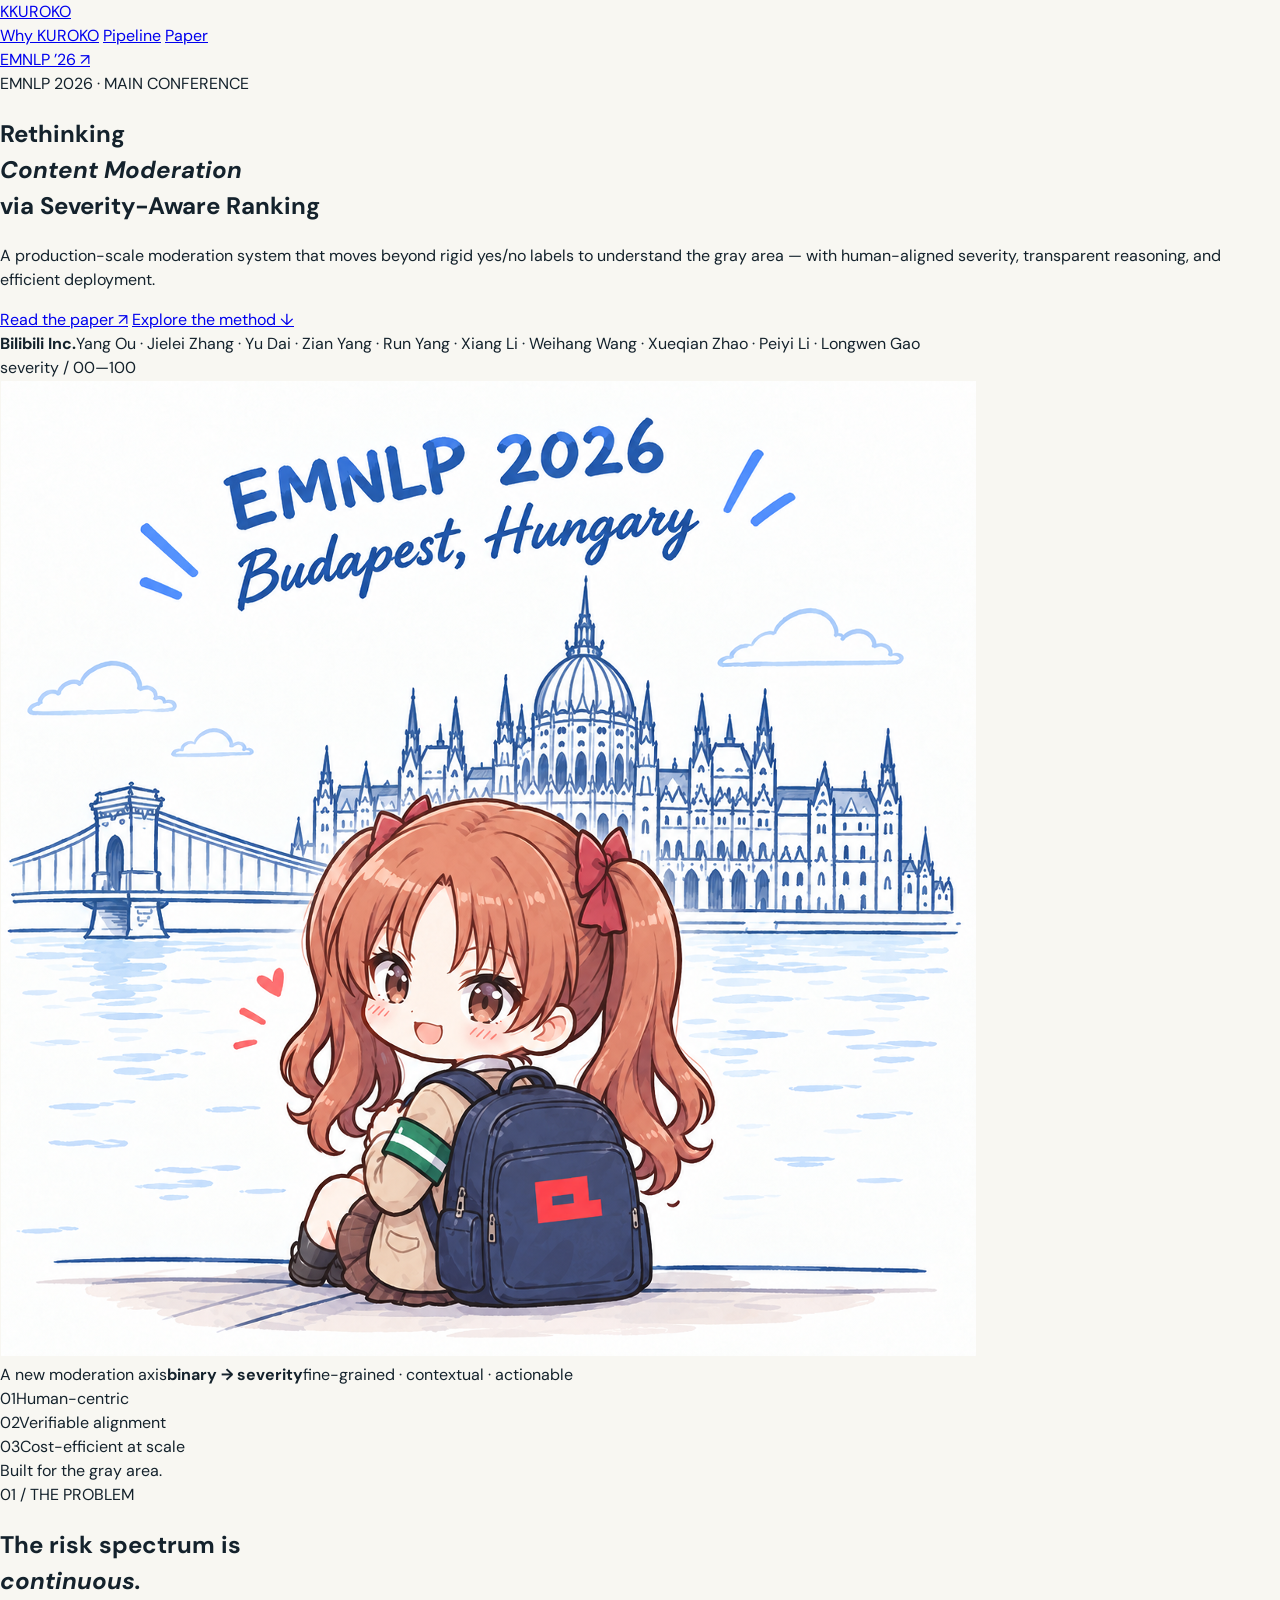
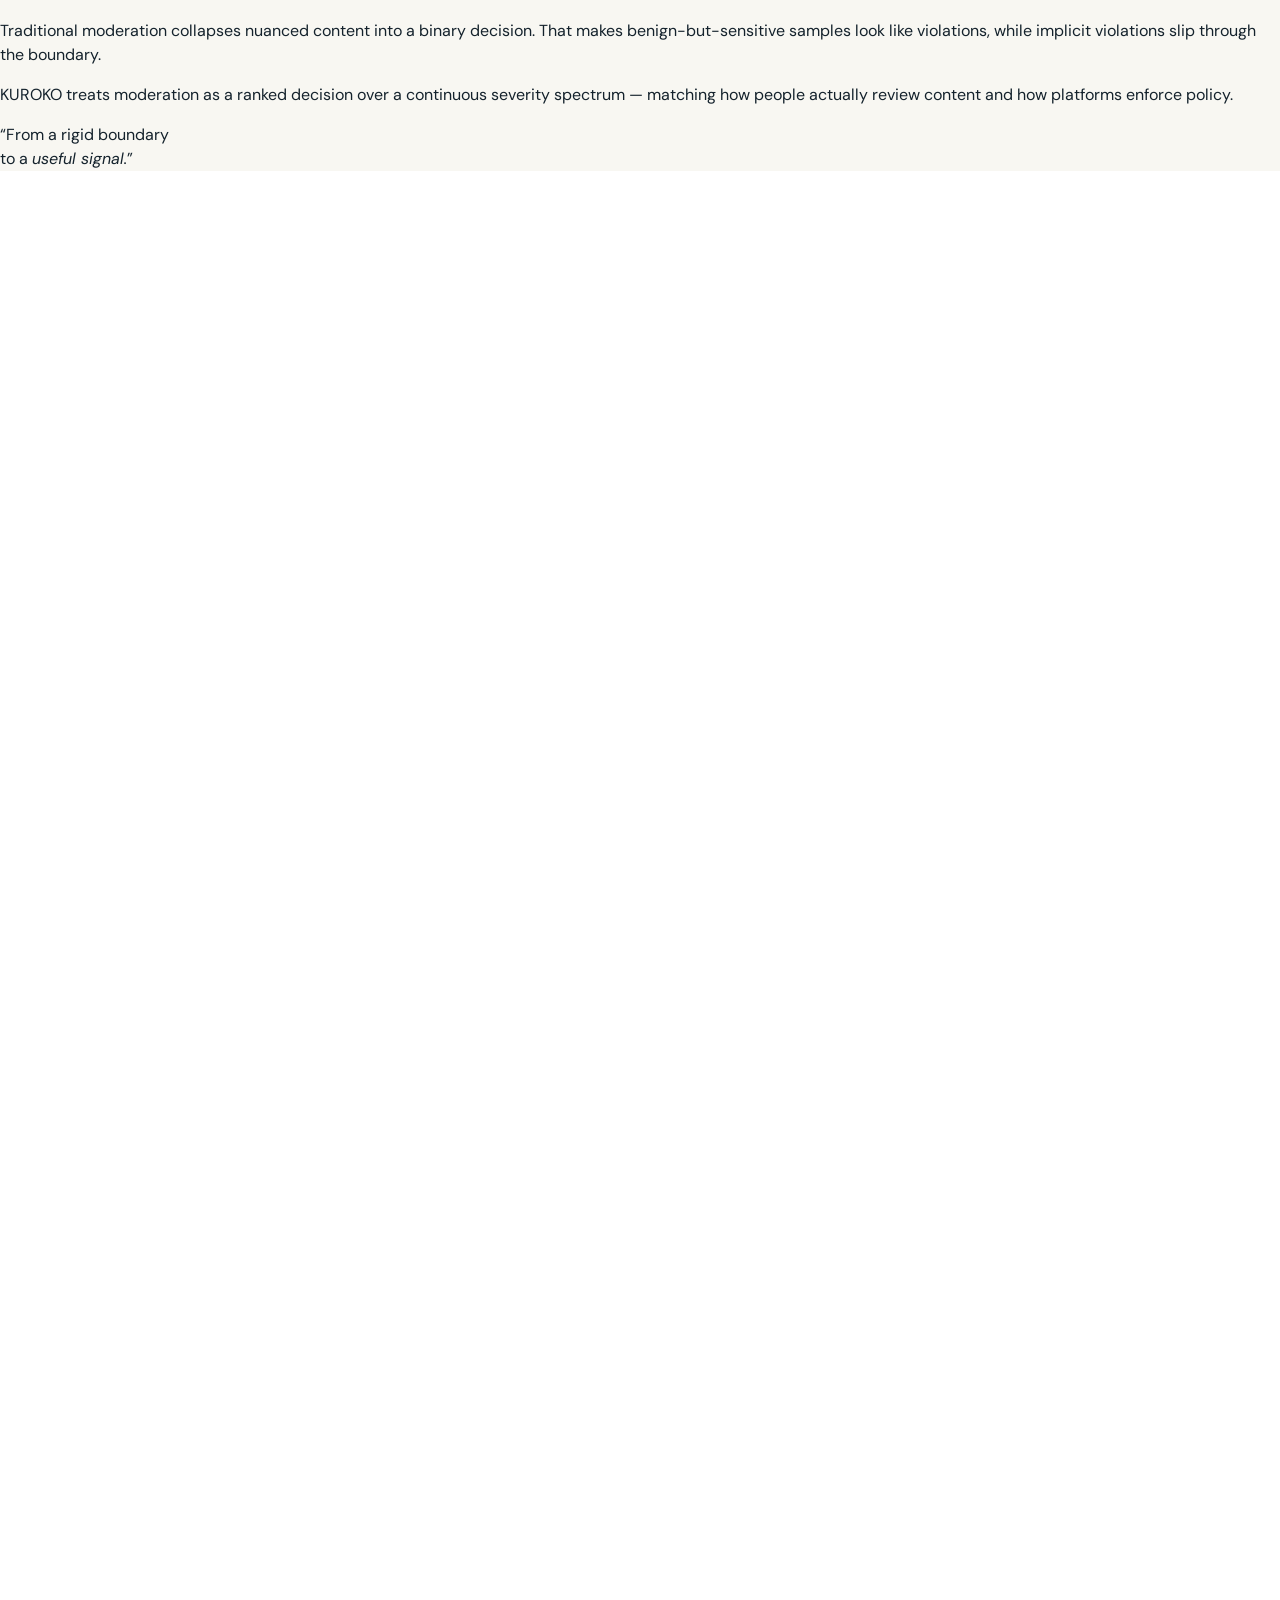
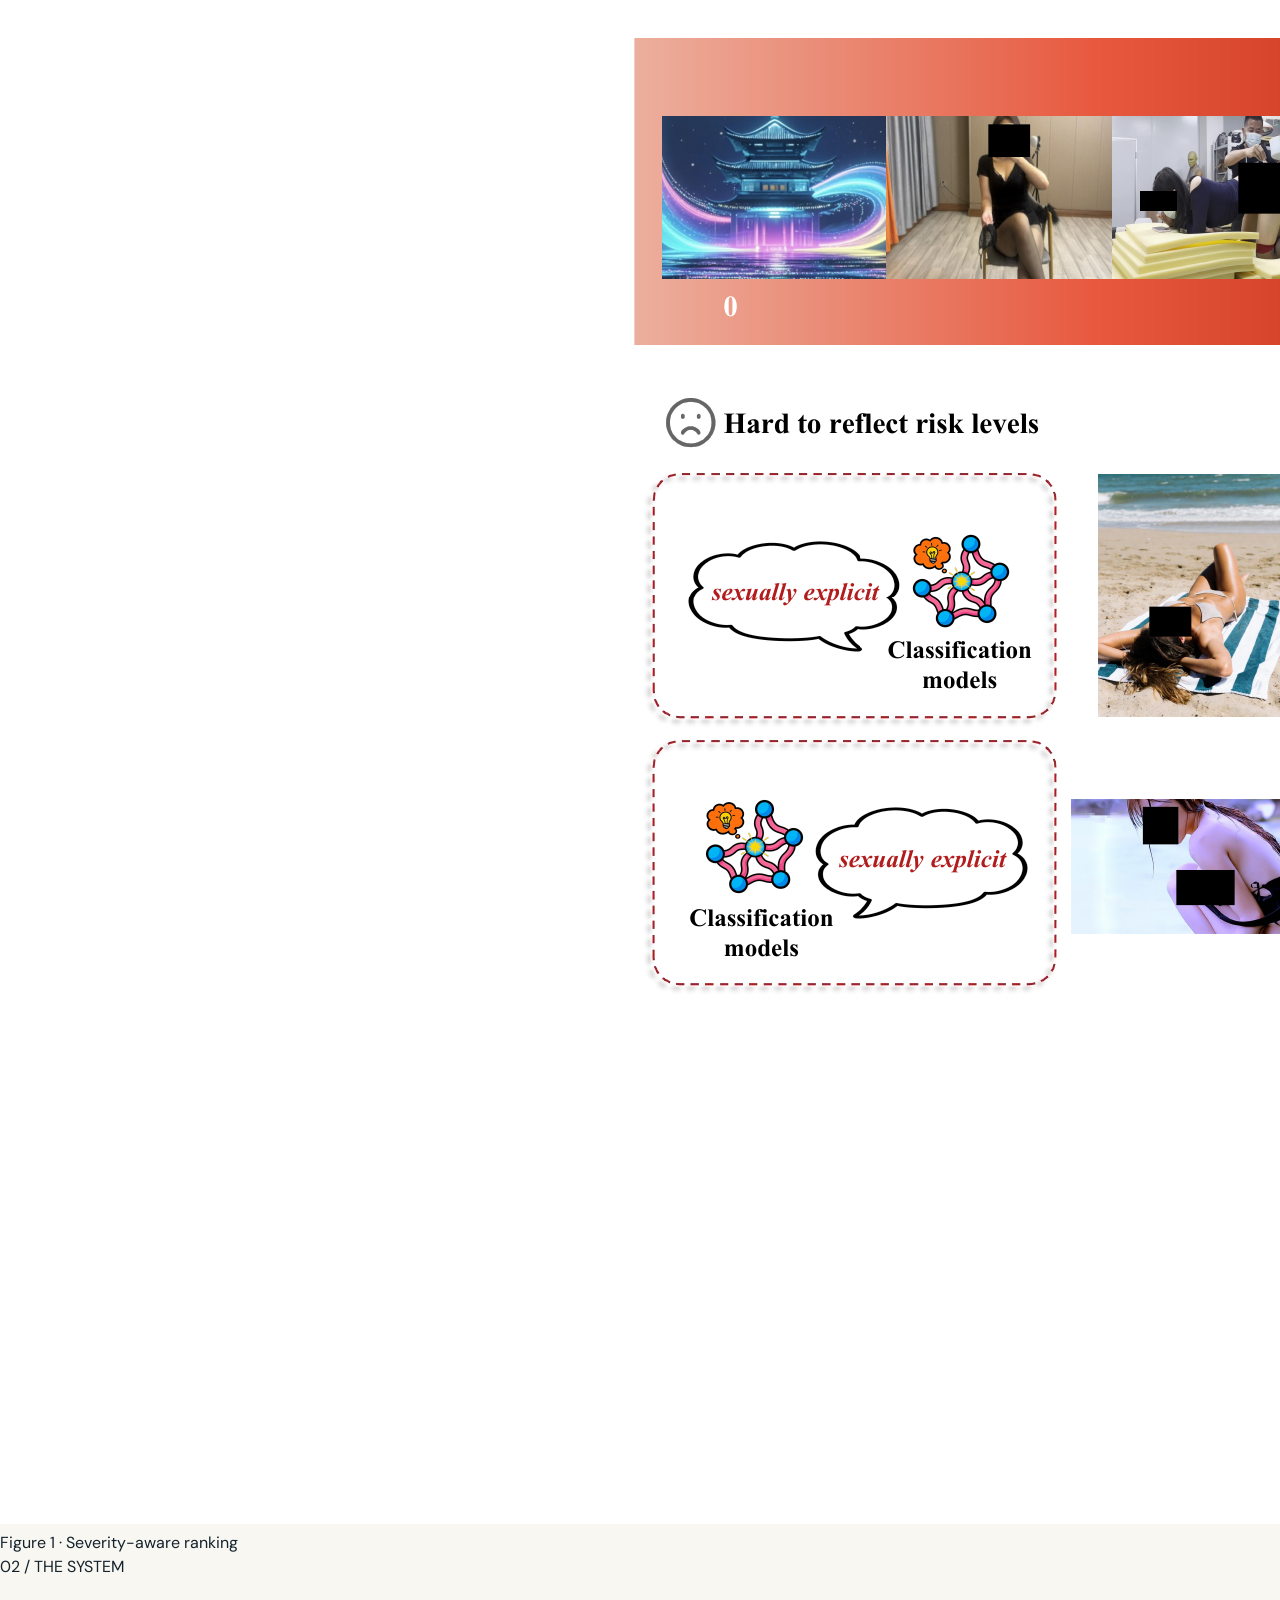
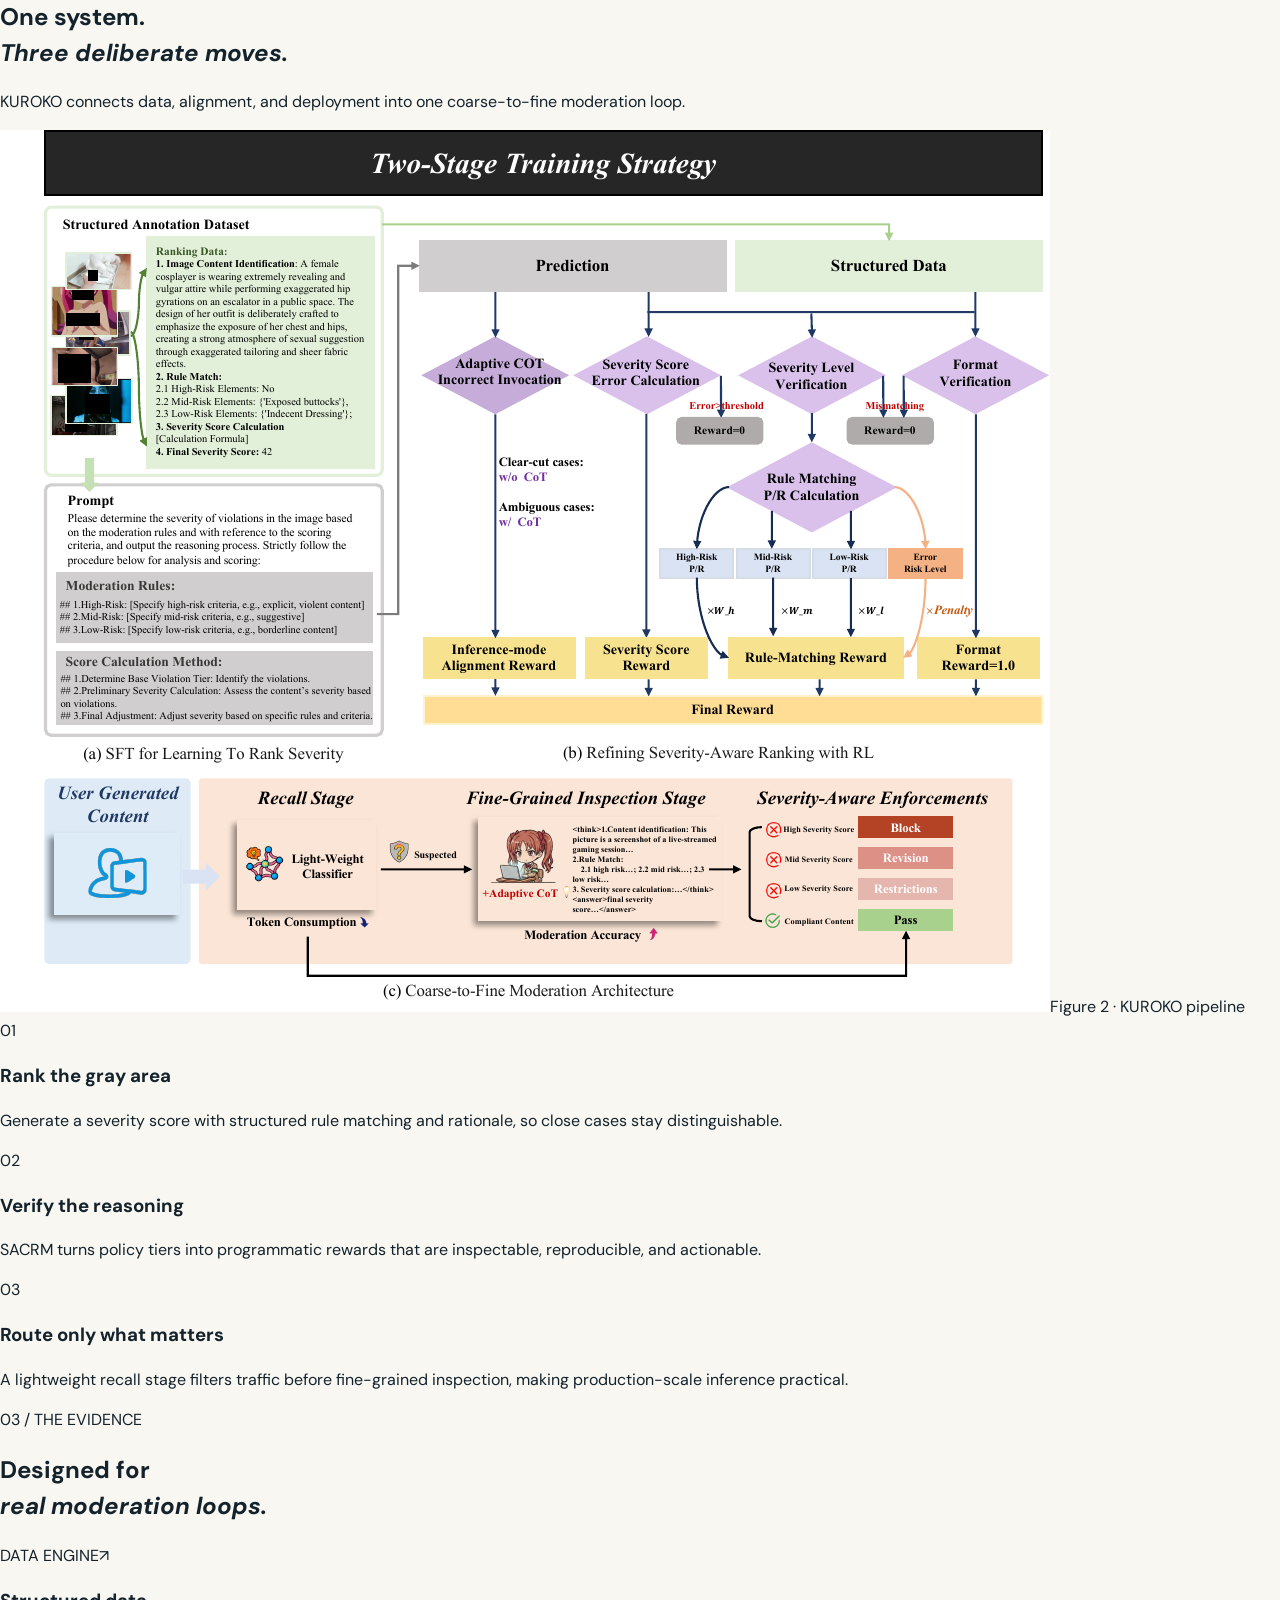
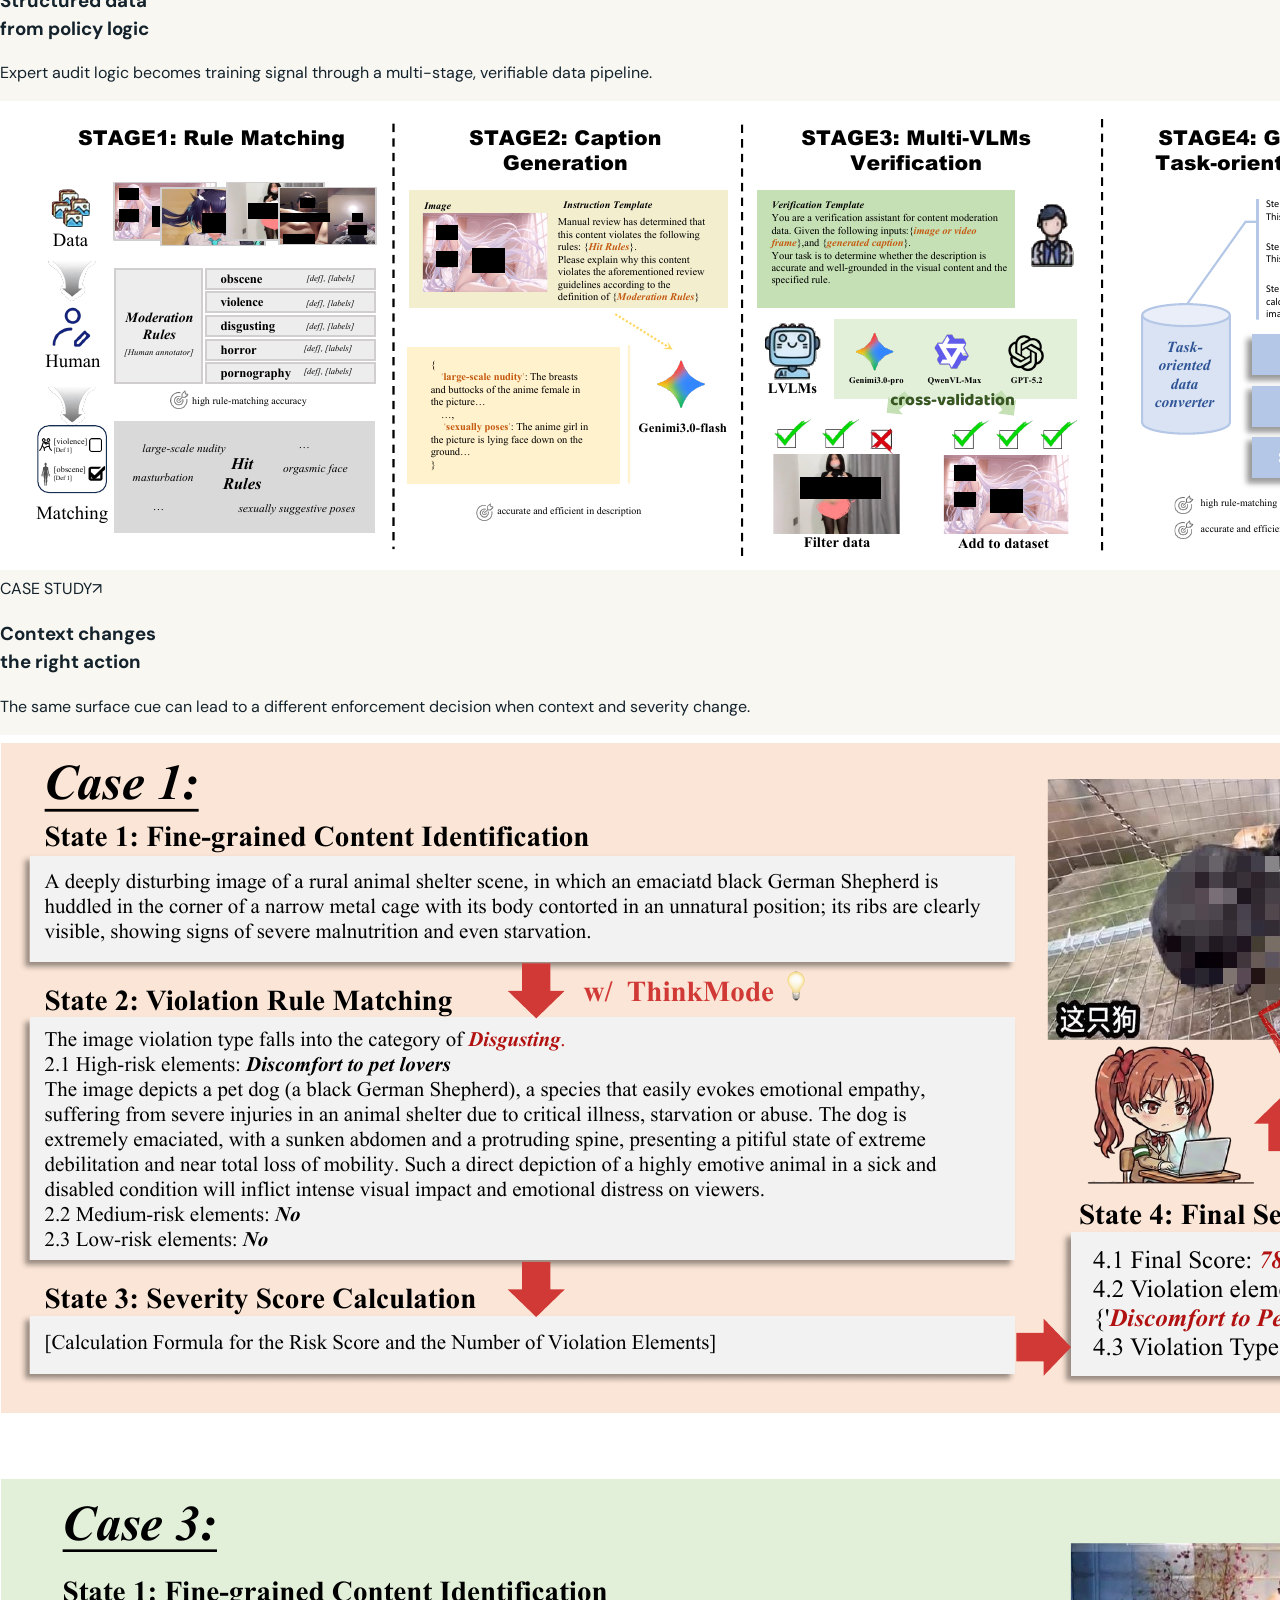
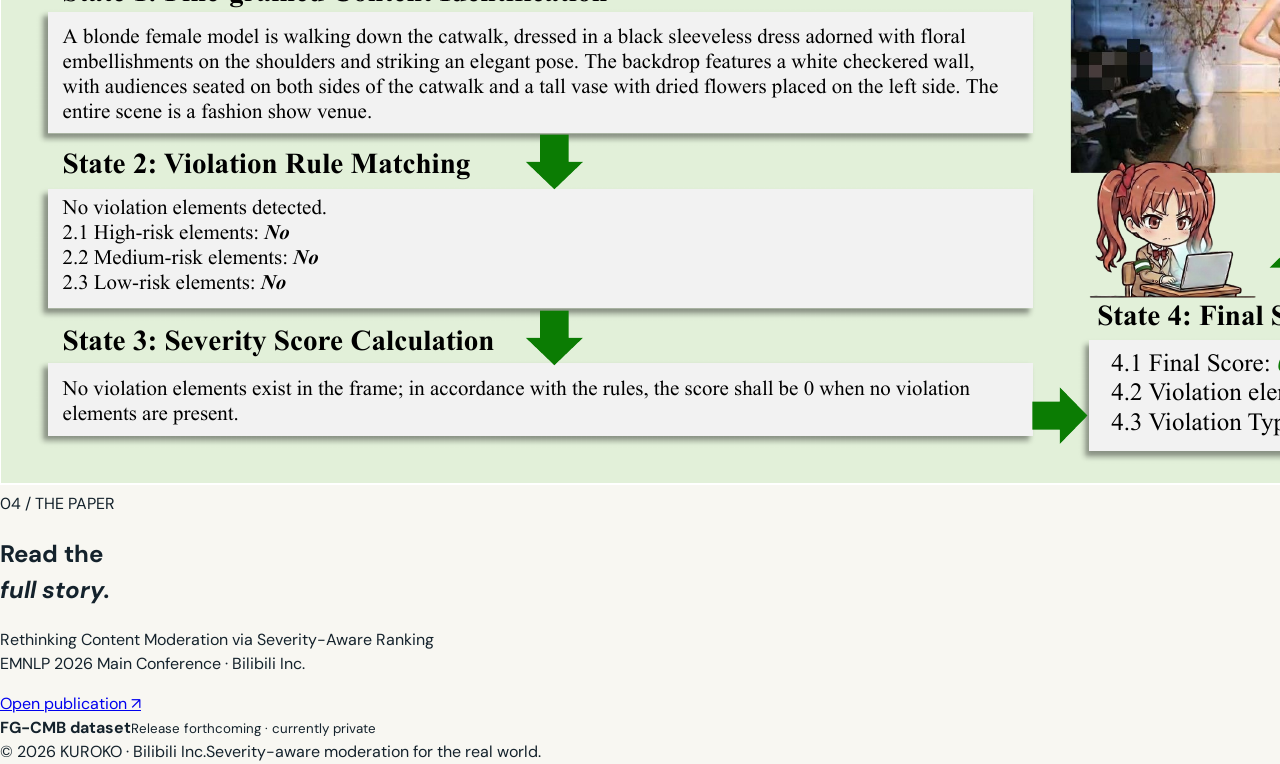
==== index.html @ e73a4240 "[update]" ====
<!doctype html>
<html lang="en">
<head>
  <meta charset="utf-8">
  <meta name="viewport" content="width=device-width, initial-scale=1">
  <meta name="description" content="KUROKO — Rethinking Content Moderation via Severity-Aware Ranking. EMNLP 2026 Main Conference paper by Bilibili Inc.">
  <title>KUROKO · Severity-Aware Content Moderation</title>
  <link rel="preconnect" href="https://fonts.googleapis.com">
  <link rel="preconnect" href="https://fonts.gstatic.com" crossorigin>
  <link href="https://fonts.googleapis.com/css2?family=DM+Mono:wght@400;500&family=DM+Sans:wght@400;500;600;700&family=Space+Grotesk:wght@500;600;700&display=swap" rel="stylesheet">
  <link rel="stylesheet" type="text/css" href="/style.css?v=2"><style id="kuroko-inline-style">:root{--ink:#14222c;--muted:#63727a;--line:#d7ddd9;--paper:#f8f7f2;--cream:#f1eee6;--teal:#0b746d;--teal-dark:#07534f;--coral:#f2765d;--yellow:#f8cf67;--white:#fffdfa}*{box-sizing:border-box}html{scroll-behavior:smooth}body{margin:0;background:var(--paper);color:var(--ink);font-family:'DM Sans',sans-serif;line-height:1.5}.noise{position:fixed;inset:0;pointer-events:none;opacity:.035;z-index:10;background-image:url("data:image/svg+xml,%3Csvg viewBox='0 0 180 180' xmlns='http://www.w3.org/2000/svg'%3E%3Cfilter id='n'%3E%3CfeTurbulence type='fractalNoise' baseFrequency='.9' numOctaves='4' stitchTiles='stitch'/%3E%3C/filter%3E%3Crect width='100%25' height='100%25' filter='url(%23n)' opacity='.55'/%3E%3C/svg%3E')}.section-wrap{width:min(1160px,calc(100% - 64px));margin:0 auto}.site-header{height:78px;display:flex;align-items:center;justify-content:space-between;width:min(1280px,calc(100% - 64px));margin:auto;border-bottom:1px solid var(--line);font-size:13px}.brand{display:flex;align-items:center;gap:10px;text-decoration:none;color:var(--ink);font:700 16px 'Space Grotesk';letter-spacing:.13em}.brand-mark{display:grid;place-items:center;background:var(--teal);color:#fff;width:27px;height:27px;border-radius:50%;font-size:15px;letter-spacing:0}.site-header nav{display:flex;gap:35px}.site-header nav a,.header-cta{color:var(--muted);text-decoration:none}.site-header nav a:hover{color:var(--teal)}.header-cta{border:1px solid #b7c3bd;padding:9px 14px;border-radius:99px;color:var(--ink)}.header-cta span,.button span{margin-left:8px}.hero{min-height:640px;display:grid;grid-template-columns:1.05fr .95fr;align-items:center;padding:68px 0 78px;gap:40px}.eyebrow,.section-index,.evidence-tag{font:500 11px 'DM Mono',monospace;letter-spacing:.12em;color:var(--teal)}.dot{display:inline-block;width:7px;height:7px;background:var(--coral);border-radius:50%;margin-right:8px}.hero h1{font:600 clamp(44px,5.1vw,74px)/1.02 'Space Grotesk';letter-spacing:-.055em;margin:22px 0 25px}.hero h1 em,.section-heading h2 em,.quote em,.paper-inner h2 em{color:var(--teal);font-style:normal}.lede{font-size:17px;line-height:1.65;color:var(--muted);max-width:590px}.hero-actions{display:flex;gap:12px;margin-top:32px}.button{display:inline-flex;align-items:center;text-decoration:none;border-radius:5px;padding:13px 18px;font-weight:600;font-size:14px}.button-primary{background:var(--teal);color:white;box-shadow:0 5px 15px #0b746d2e}.button-primary:hover{background:var(--teal-dark);transform:translateY(-1px)}.button-quiet{color:var(--ink);border:1px solid var(--line)}.button-quiet:hover{border-color:var(--teal);color:var(--teal)}.author-line{display:flex;align-items:center;gap:13px;color:var(--muted);font-size:11px;margin-top:48px;max-width:570px}.author-line strong{color:var(--ink);font-size:12px}.rule{width:1px;height:17px;background:var(--line);flex:none}.hero-art{height:490px;position:relative;display:flex;align-items:center;justify-content:center}.hero-art:before{content:'';position:absolute;width:390px;height:390px;border-radius:50%;background:#f7d88755;right:7%;top:8%;filter:blur(1px)}.orb{position:absolute;border-radius:50%;border:1px solid #0b746d35}.orb-one{width:440px;height:440px}.orb-two{width:315px;height:315px;border-style:dashed}.hero-character{height:420px;max-width:90%;object-fit:contain;position:relative;z-index:1;filter:drop-shadow(0 19px 14px #173b3922)}.art-label{position:absolute;right:3%;top:35px;font:11px 'DM Mono';color:var(--teal);letter-spacing:.09em}.score-card{position:absolute;z-index:2;bottom:20px;left:1%;padding:16px 20px;background:#fffdf8e8;border:1px solid #d0d8d2;border-radius:4px;box-shadow:0 10px 26px #153d3914;display:flex;flex-direction:column}.score-kicker,.score-caption{font:10px 'DM Mono';color:var(--muted);letter-spacing:.08em}.score-card strong{font:600 20px 'Space Grotesk';margin:4px 0}.score-card strong span{color:var(--coral)}.signal-strip{background:var(--teal);color:white}.signal-inner{display:flex;justify-content:space-between;align-items:center;min-height:75px}.signal-inner>div{display:flex;gap:13px;align-items:center;font-size:13px}.signal-number{font:11px 'DM Mono';color:#9bd7c8}.signal-note{font:italic 13px Georgia;color:#d1eee5}.section{padding:120px 0}.section-heading h2{font:600 clamp(38px,4.2vw,59px)/1.04 'Space Grotesk';letter-spacing:-.045em;margin:20px 0 50px}.why-section{padding-bottom:128px}.why-grid{display:grid;grid-template-columns:.75fr 1.25fr;gap:78px;align-items:center}.why-copy>p{font-size:17px;line-height:1.7;color:var(--muted)}.quote{font:500 24px/1.2 'Space Grotesk';padding:22px 0 0;border-top:1px solid var(--line);margin-top:32px}.visual-frame{background:white;border:1px solid var(--line);padding:20px;position:relative}.visual-frame img{display:block;width:100%;height:auto}.frame-caption{display:block;font:10px 'DM Mono';letter-spacing:.06em;color:var(--muted);padding-top:13px}.section-tint{background:var(--cream)}.pipeline-heading{display:flex;align-items:baseline;gap:27px;flex-wrap:wrap}.pipeline-heading h2{margin-bottom:58px}.pipeline-heading p{color:var(--muted);max-width:300px;margin-left:auto}.pipeline-layout{display:grid;grid-template-columns:1.2fr .8fr;gap:62px;align-items:center}.moves{display:flex;flex-direction:column;gap:0}.move{display:grid;grid-template-columns:44px 1fr;gap:15px;padding:23px 0;border-top:1px solid #cbd4ce}.move:last-child{border-bottom:1px solid #cbd4ce}.move-no{font:12px 'DM Mono';color:var(--coral);padding-top:4px}.move h3{font:600 21px 'Space Grotesk';margin:0 0 7px}.move p{font-size:14px;color:var(--muted);margin:0;line-height:1.6}.evidence-section{padding-bottom:132px}.evidence-grid{display:grid;grid-template-columns:.86fr 1.14fr;gap:20px}.evidence-card{background:#fff;border:1px solid var(--line);padding:25px 25px 0;overflow:hidden}.evidence-card-wide{background:#e8f0e9}.evidence-top{display:flex;justify-content:space-between}.evidence-arrow{color:var(--teal);font-size:18px}.evidence-card h3{font:600 29px/1.05 'Space Grotesk';letter-spacing:-.035em;margin:22px 0 13px}.evidence-card p{font-size:14px;color:var(--muted);max-width:380px}.evidence-card img{width:100%;display:block;margin:22px auto 0;mix-blend-mode:multiply}.paper-section{background:var(--teal-dark);color:white;padding:88px 0}.paper-inner{display:flex;justify-content:space-between;align-items:end;gap:40px}.paper-inner .section-index{color:#8fd0c1}.paper-inner h2{font:600 clamp(42px,5vw,67px)/1.02 'Space Grotesk';letter-spacing:-.05em;margin:20px 0 25px}.paper-inner p{color:#c4e0d8;line-height:1.6}.paper-meta{font:11px 'DM Mono';letter-spacing:.04em;color:#90cbbd}.paper-actions{display:flex;flex-direction:column;align-items:flex-start;gap:29px}.paper-actions .button-primary{background:var(--yellow);color:var(--ink);box-shadow:none}.availability{display:flex;gap:10px;align-items:center}.availability-dot{width:8px;height:8px;border:1px solid #8fd0c1;border-radius:50%}.availability strong,.availability small{display:block}.availability strong{font-size:13px}.availability small{font-size:11px;color:#a9cdc4;margin-top:2px}.site-footer{display:flex;justify-content:space-between;padding:22px 0;color:var(--muted);font:10px 'DM Mono';letter-spacing:.03em}@media(max-width:850px){.site-header nav{display:none}.hero{grid-template-columns:1fr;padding-top:53px}.hero-art{height:400px;order:-1}.hero-character{height:350px}.hero h1{font-size:49px}.signal-inner{gap:20px;overflow:auto}.signal-note{display:none}.why-grid,.pipeline-layout,.evidence-grid{grid-template-columns:1fr;gap:35px}.pipeline-heading{display:block}.pipeline-heading p{margin:0}.paper-inner{display:block}.paper-actions{margin-top:35px}.site-footer{gap:20px;flex-direction:column}.section-wrap{width:min(100% - 36px,1160px)}}@media(max-width:480px){.site-header{width:calc(100% - 36px)}.header-cta{font-size:11px;padding:8px 10px}.hero{min-height:0;padding:42px 0 60px}.hero-art{height:325px}.hero-character{height:285px}.orb-one{width:290px;height:290px}.orb-two{width:220px;height:220px}.hero-art:before{width:270px;height:270px}.score-card{bottom:0;left:0;padding:11px 13px}.score-card strong{font-size:16px}.art-label{top:5px}.author-line{align-items:flex-start}.hero-actions{flex-wrap:wrap}.section{padding:78px 0}.section-heading h2{margin-bottom:35px}.signal-inner{min-height:60px}.signal-inner>div{font-size:11px}.visual-frame{padding:10px}.evidence-card h3{font-size:26px}}
</style>
</head>
<body>
  <div class="noise"></div>
  <header class="site-header">
    <a class="brand" href="#top" aria-label="KUROKO home"><span class="brand-mark">K</span><span>KUROKO</span></a>
    <nav>
      <a href="#why">Why KUROKO</a>
      <a href="#pipeline">Pipeline</a>
      <a href="#paper">Paper</a>
    </nav>
    <a class="header-cta" href="paper.pdf" target="_blank" rel="noreferrer">EMNLP ’26 <span>↗</span></a>
  </header>

  <main id="top">
    <section class="hero section-wrap">
      <div class="hero-copy">
        <div class="eyebrow"><span class="dot"></span> EMNLP 2026 · MAIN CONFERENCE</div>
        <h1>Rethinking<br><em>Content Moderation</em><br>via Severity-Aware Ranking</h1>
        <p class="lede">A production-scale moderation system that moves beyond rigid yes/no labels to understand the gray area — with human-aligned severity, transparent reasoning, and efficient deployment.</p>
        <div class="hero-actions">
          <a class="button button-primary" href="#paper">Read the paper <span>↗</span></a>
          <a class="button button-quiet" href="#pipeline">Explore the method <span>↓</span></a>
        </div>
        <div class="author-line"><strong>Bilibili Inc.</strong><span class="rule"></span><span>Yang Ou · Jielei Zhang · Yu Dai · Zian Yang · Run Yang · Xiang Li · Weihang Wang · Xueqian Zhao · Peiyi Li · Longwen Gao</span></div>
      </div>
      <div class="hero-art">
        <div class="orb orb-one"></div><div class="orb orb-two"></div>
        <div class="art-label label-top">severity / 00—100</div>
        <img src="images/kuroko1.png" alt="KUROKO character at EMNLP 2026" class="hero-character">
        <div class="score-card"><span class="score-kicker">A new moderation axis</span><strong><span>binary</span> → severity</strong><span class="score-caption">fine-grained · contextual · actionable</span></div>
      </div>
    </section>

    <section class="signal-strip"><div class="section-wrap signal-inner"><div><span class="signal-number">01</span><span>Human-centric</span></div><div><span class="signal-number">02</span><span>Verifiable alignment</span></div><div><span class="signal-number">03</span><span>Cost-efficient at scale</span></div><div class="signal-note">Built for the gray area.</div></div></section>

    <section id="why" class="section-wrap section why-section">
      <div class="section-heading"><span class="section-index">01 / THE PROBLEM</span><h2>The risk spectrum is<br><em>continuous.</em></h2></div>
      <div class="why-grid"><div class="why-copy"><p>Traditional moderation collapses nuanced content into a binary decision. That makes benign-but-sensitive samples look like violations, while implicit violations slip through the boundary.</p><p>KUROKO treats moderation as a ranked decision over a continuous severity spectrum — matching how people actually review content and how platforms enforce policy.</p><div class="quote">“From a rigid boundary<br>to a <em>useful signal.</em>”</div></div><div class="visual-frame"><img src="images/matters3.png" alt="Severity-aware ranking compared with binary classification"><span class="frame-caption">Figure 1 · Severity-aware ranking</span></div></div>
    </section>

    <section id="pipeline" class="section section-tint">
      <div class="section-wrap"><div class="section-heading pipeline-heading"><span class="section-index">02 / THE SYSTEM</span><h2>One system.<br><em>Three deliberate moves.</em></h2><p>KUROKO connects data, alignment, and deployment into one coarse-to-fine moderation loop.</p></div><div class="pipeline-layout"><div class="pipeline-visual visual-frame"><img src="images/fig2.png" alt="KUROKO two-stage training and coarse-to-fine deployment pipeline"><span class="frame-caption">Figure 2 · KUROKO pipeline</span></div><div class="moves"><article class="move"><span class="move-no">01</span><div><h3>Rank the gray area</h3><p>Generate a severity score with structured rule matching and rationale, so close cases stay distinguishable.</p></div></article><article class="move"><span class="move-no">02</span><div><h3>Verify the reasoning</h3><p>SACRM turns policy tiers into programmatic rewards that are inspectable, reproducible, and actionable.</p></div></article><article class="move"><span class="move-no">03</span><div><h3>Route only what matters</h3><p>A lightweight recall stage filters traffic before fine-grained inspection, making production-scale inference practical.</p></div></article></div></div></div>
    </section>

    <section class="section-wrap section evidence-section"><div class="section-heading"><span class="section-index">03 / THE EVIDENCE</span><h2>Designed for<br><em>real moderation loops.</em></h2></div><div class="evidence-grid"><div class="evidence-card"><div class="evidence-top"><span class="evidence-tag">DATA ENGINE</span><span class="evidence-arrow">↗</span></div><h3>Structured data<br>from policy logic</h3><p>Expert audit logic becomes training signal through a multi-stage, verifiable data pipeline.</p><img src="images/data_pipe.png" alt="KUROKO structured data pipeline"></div><div class="evidence-card evidence-card-wide"><div class="evidence-top"><span class="evidence-tag">CASE STUDY</span><span class="evidence-arrow">↗</span></div><h3>Context changes<br>the right action</h3><p>The same surface cue can lead to a different enforcement decision when context and severity change.</p><img src="images/case_study.png" alt="KUROKO case studies showing different moderation outcomes"></div></div></section>

    <section id="paper" class="paper-section"><div class="section-wrap paper-inner"><div><span class="section-index">04 / THE PAPER</span><h2>Read the<br><em>full story.</em></h2><p>Rethinking Content Moderation via Severity-Aware Ranking<br><span class="paper-meta">EMNLP 2026 Main Conference · Bilibili Inc.</span></p></div><div class="paper-actions"><a class="button button-primary" href="paper.pdf" target="_blank" rel="noreferrer">Open publication <span>↗</span></a><div class="availability"><span class="availability-dot"></span><div><strong>FG-CMB dataset</strong><small>Release forthcoming · currently private</small></div></div></div></div></section>
  </main>
  <footer class="site-footer section-wrap"><span>© 2026 KUROKO · Bilibili Inc.</span><span>Severity-aware moderation for the real world.</span></footer>
</body>
</html>
---- style.css ----
:root{--ink:#14222c;--muted:#63727a;--line:#d7ddd9;--paper:#f8f7f2;--cream:#f1eee6;--teal:#0b746d;--teal-dark:#07534f;--coral:#f2765d;--yellow:#f8cf67;--white:#fffdfa}*{box-sizing:border-box}html{scroll-behavior:smooth}body{margin:0;background:var(--paper);color:var(--ink);font-family:'DM Sans',sans-serif;line-height:1.5}.noise{position:fixed;inset:0;pointer-events:none;opacity:.035;z-index:10;background-image:url("data:image/svg+xml,%3Csvg viewBox='0 0 180 180' xmlns='http://www.w3.org/2000/svg'%3E%3Cfilter id='n'%3E%3CfeTurbulence type='fractalNoise' baseFrequency='.9' numOctaves='4' stitchTiles='stitch'/%3E%3C/filter%3E%3Crect width='100%25' height='100%25' filter='url(%23n)' opacity='.55'/%3E%3C/svg%3E')}.section-wrap{width:min(1160px,calc(100% - 64px));margin:0 auto}.site-header{height:78px;display:flex;align-items:center;justify-content:space-between;width:min(1280px,calc(100% - 64px));margin:auto;border-bottom:1px solid var(--line);font-size:13px}.brand{display:flex;align-items:center;gap:10px;text-decoration:none;color:var(--ink);font:700 16px 'Space Grotesk';letter-spacing:.13em}.brand-mark{display:grid;place-items:center;background:var(--teal);color:#fff;width:27px;height:27px;border-radius:50%;font-size:15px;letter-spacing:0}.site-header nav{display:flex;gap:35px}.site-header nav a,.header-cta{color:var(--muted);text-decoration:none}.site-header nav a:hover{color:var(--teal)}.header-cta{border:1px solid #b7c3bd;padding:9px 14px;border-radius:99px;color:var(--ink)}.header-cta span,.button span{margin-left:8px}.hero{min-height:640px;display:grid;grid-template-columns:1.05fr .95fr;align-items:center;padding:68px 0 78px;gap:40px}.eyebrow,.section-index,.evidence-tag{font:500 11px 'DM Mono',monospace;letter-spacing:.12em;color:var(--teal)}.dot{display:inline-block;width:7px;height:7px;background:var(--coral);border-radius:50%;margin-right:8px}.hero h1{font:600 clamp(44px,5.1vw,74px)/1.02 'Space Grotesk';letter-spacing:-.055em;margin:22px 0 25px}.hero h1 em,.section-heading h2 em,.quote em,.paper-inner h2 em{color:var(--teal);font-style:normal}.lede{font-size:17px;line-height:1.65;color:var(--muted);max-width:590px}.hero-actions{display:flex;gap:12px;margin-top:32px}.button{display:inline-flex;align-items:center;text-decoration:none;border-radius:5px;padding:13px 18px;font-weight:600;font-size:14px}.button-primary{background:var(--teal);color:white;box-shadow:0 5px 15px #0b746d2e}.button-primary:hover{background:var(--teal-dark);transform:translateY(-1px)}.button-quiet{color:var(--ink);border:1px solid var(--line)}.button-quiet:hover{border-color:var(--teal);color:var(--teal)}.author-line{display:flex;align-items:center;gap:13px;color:var(--muted);font-size:11px;margin-top:48px;max-width:570px}.author-line strong{color:var(--ink);font-size:12px}.rule{width:1px;height:17px;background:var(--line);flex:none}.hero-art{height:490px;position:relative;display:flex;align-items:center;justify-content:center}.hero-art:before{content:'';position:absolute;width:390px;height:390px;border-radius:50%;background:#f7d88755;right:7%;top:8%;filter:blur(1px)}.orb{position:absolute;border-radius:50%;border:1px solid #0b746d35}.orb-one{width:440px;height:440px}.orb-two{width:315px;height:315px;border-style:dashed}.hero-character{height:420px;max-width:90%;object-fit:contain;position:relative;z-index:1;filter:drop-shadow(0 19px 14px #173b3922)}.art-label{position:absolute;right:3%;top:35px;font:11px 'DM Mono';color:var(--teal);letter-spacing:.09em}.score-card{position:absolute;z-index:2;bottom:20px;left:1%;padding:16px 20px;background:#fffdf8e8;border:1px solid #d0d8d2;border-radius:4px;box-shadow:0 10px 26px #153d3914;display:flex;flex-direction:column}.score-kicker,.score-caption{font:10px 'DM Mono';color:var(--muted);letter-spacing:.08em}.score-card strong{font:600 20px 'Space Grotesk';margin:4px 0}.score-card strong span{color:var(--coral)}.signal-strip{background:var(--teal);color:white}.signal-inner{display:flex;justify-content:space-between;align-items:center;min-height:75px}.signal-inner>div{display:flex;gap:13px;align-items:center;font-size:13px}.signal-number{font:11px 'DM Mono';color:#9bd7c8}.signal-note{font:italic 13px Georgia;color:#d1eee5}.section{padding:120px 0}.section-heading h2{font:600 clamp(38px,4.2vw,59px)/1.04 'Space Grotesk';letter-spacing:-.045em;margin:20px 0 50px}.why-section{padding-bottom:128px}.why-grid{display:grid;grid-template-columns:.75fr 1.25fr;gap:78px;align-items:center}.why-copy>p{font-size:17px;line-height:1.7;color:var(--muted)}.quote{font:500 24px/1.2 'Space Grotesk';padding:22px 0 0;border-top:1px solid var(--line);margin-top:32px}.visual-frame{background:white;border:1px solid var(--line);padding:20px;position:relative}.visual-frame img{display:block;width:100%;height:auto}.frame-caption{display:block;font:10px 'DM Mono';letter-spacing:.06em;color:var(--muted);padding-top:13px}.section-tint{background:var(--cream)}.pipeline-heading{display:flex;align-items:baseline;gap:27px;flex-wrap:wrap}.pipeline-heading h2{margin-bottom:58px}.pipeline-heading p{color:var(--muted);max-width:300px;margin-left:auto}.pipeline-layout{display:grid;grid-template-columns:1.2fr .8fr;gap:62px;align-items:center}.moves{display:flex;flex-direction:column;gap:0}.move{display:grid;grid-template-columns:44px 1fr;gap:15px;padding:23px 0;border-top:1px solid #cbd4ce}.move:last-child{border-bottom:1px solid #cbd4ce}.move-no{font:12px 'DM Mono';color:var(--coral);padding-top:4px}.move h3{font:600 21px 'Space Grotesk';margin:0 0 7px}.move p{font-size:14px;color:var(--muted);margin:0;line-height:1.6}.evidence-section{padding-bottom:132px}.evidence-grid{display:grid;grid-template-columns:.86fr 1.14fr;gap:20px}.evidence-card{background:#fff;border:1px solid var(--line);padding:25px 25px 0;overflow:hidden}.evidence-card-wide{background:#e8f0e9}.evidence-top{display:flex;justify-content:space-between}.evidence-arrow{color:var(--teal);font-size:18px}.evidence-card h3{font:600 29px/1.05 'Space Grotesk';letter-spacing:-.035em;margin:22px 0 13px}.evidence-card p{font-size:14px;color:var(--muted);max-width:380px}.evidence-card img{width:100%;display:block;margin:22px auto 0;mix-blend-mode:multiply}.paper-section{background:var(--teal-dark);color:white;padding:88px 0}.paper-inner{display:flex;justify-content:space-between;align-items:end;gap:40px}.paper-inner .section-index{color:#8fd0c1}.paper-inner h2{font:600 clamp(42px,5vw,67px)/1.02 'Space Grotesk';letter-spacing:-.05em;margin:20px 0 25px}.paper-inner p{color:#c4e0d8;line-height:1.6}.paper-meta{font:11px 'DM Mono';letter-spacing:.04em;color:#90cbbd}.paper-actions{display:flex;flex-direction:column;align-items:flex-start;gap:29px}.paper-actions .button-primary{background:var(--yellow);color:var(--ink);box-shadow:none}.availability{display:flex;gap:10px;align-items:center}.availability-dot{width:8px;height:8px;border:1px solid #8fd0c1;border-radius:50%}.availability strong,.availability small{display:block}.availability strong{font-size:13px}.availability small{font-size:11px;color:#a9cdc4;margin-top:2px}.site-footer{display:flex;justify-content:space-between;padding:22px 0;color:var(--muted);font:10px 'DM Mono';letter-spacing:.03em}@media(max-width:850px){.site-header nav{display:none}.hero{grid-template-columns:1fr;padding-top:53px}.hero-art{height:400px;order:-1}.hero-character{height:350px}.hero h1{font-size:49px}.signal-inner{gap:20px;overflow:auto}.signal-note{display:none}.why-grid,.pipeline-layout,.evidence-grid{grid-template-columns:1fr;gap:35px}.pipeline-heading{display:block}.pipeline-heading p{margin:0}.paper-inner{display:block}.paper-actions{margin-top:35px}.site-footer{gap:20px;flex-direction:column}.section-wrap{width:min(100% - 36px,1160px)}}@media(max-width:480px){.site-header{width:calc(100% - 36px)}.header-cta{font-size:11px;padding:8px 10px}.hero{min-height:0;padding:42px 0 60px}.hero-art{height:325px}.hero-character{height:285px}.orb-one{width:290px;height:290px}.orb-two{width:220px;height:220px}.hero-art:before{width:270px;height:270px}.score-card{bottom:0;left:0;padding:11px 13px}.score-card strong{font-size:16px}.art-label{top:5px}.author-line{align-items:flex-start}.hero-actions{flex-wrap:wrap}.section{padding:78px 0}.section-heading h2{margin-bottom:35px}.signal-inner{min-height:60px}.signal-inner>div{font-size:11px}.visual-frame{padding:10px}.evidence-card h3{font-size:26px}}
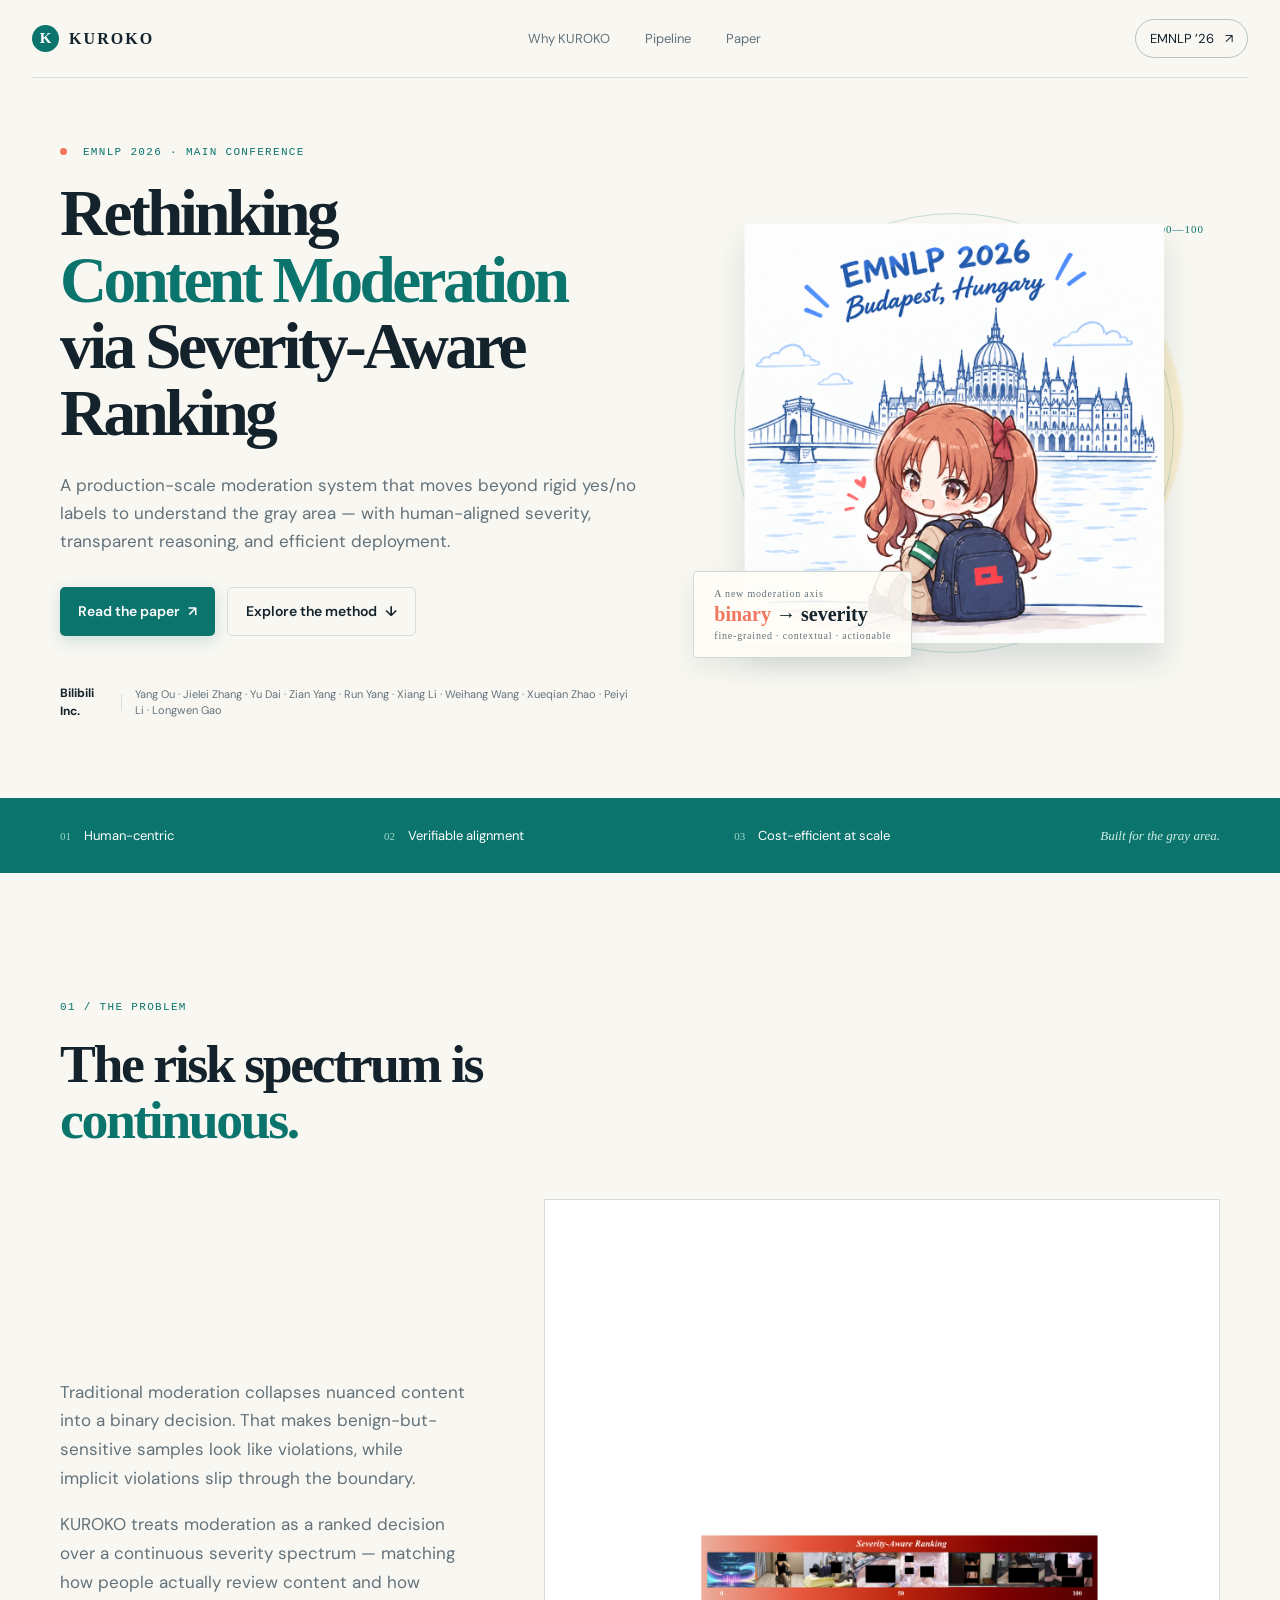
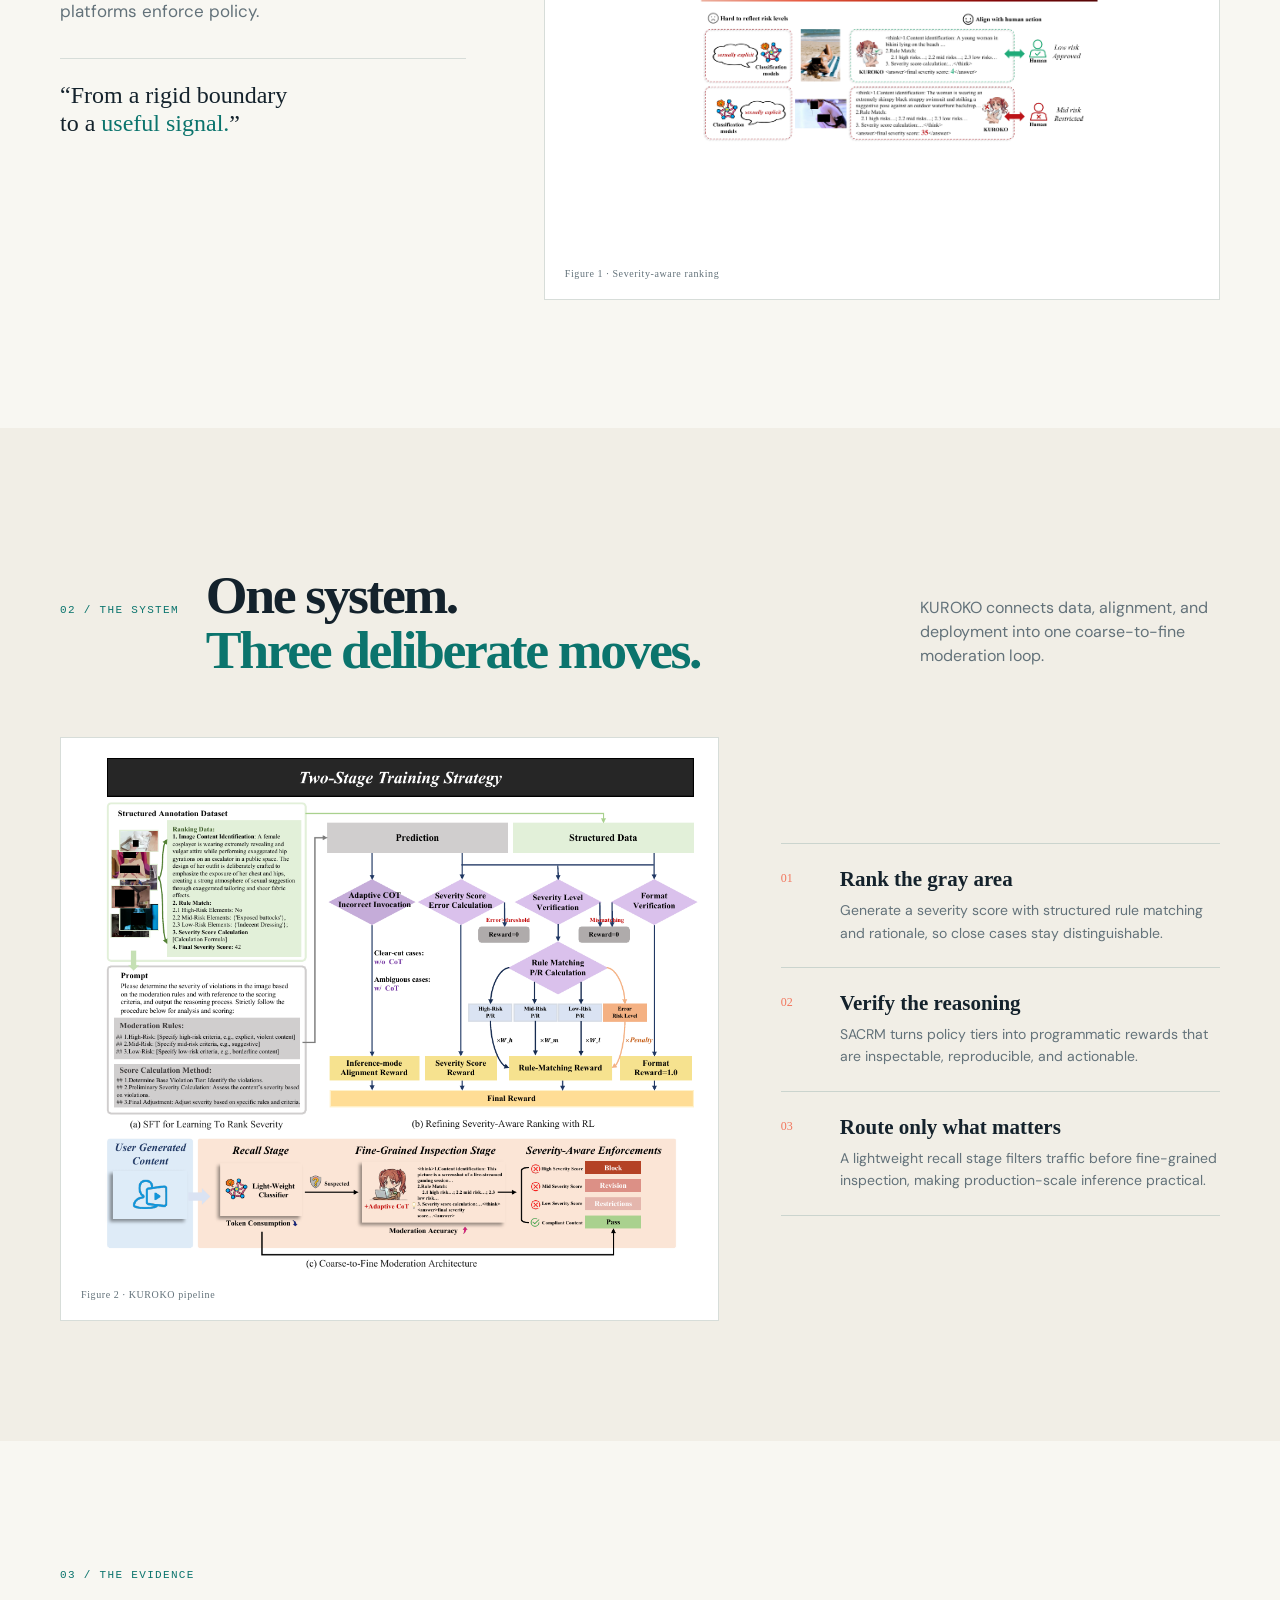
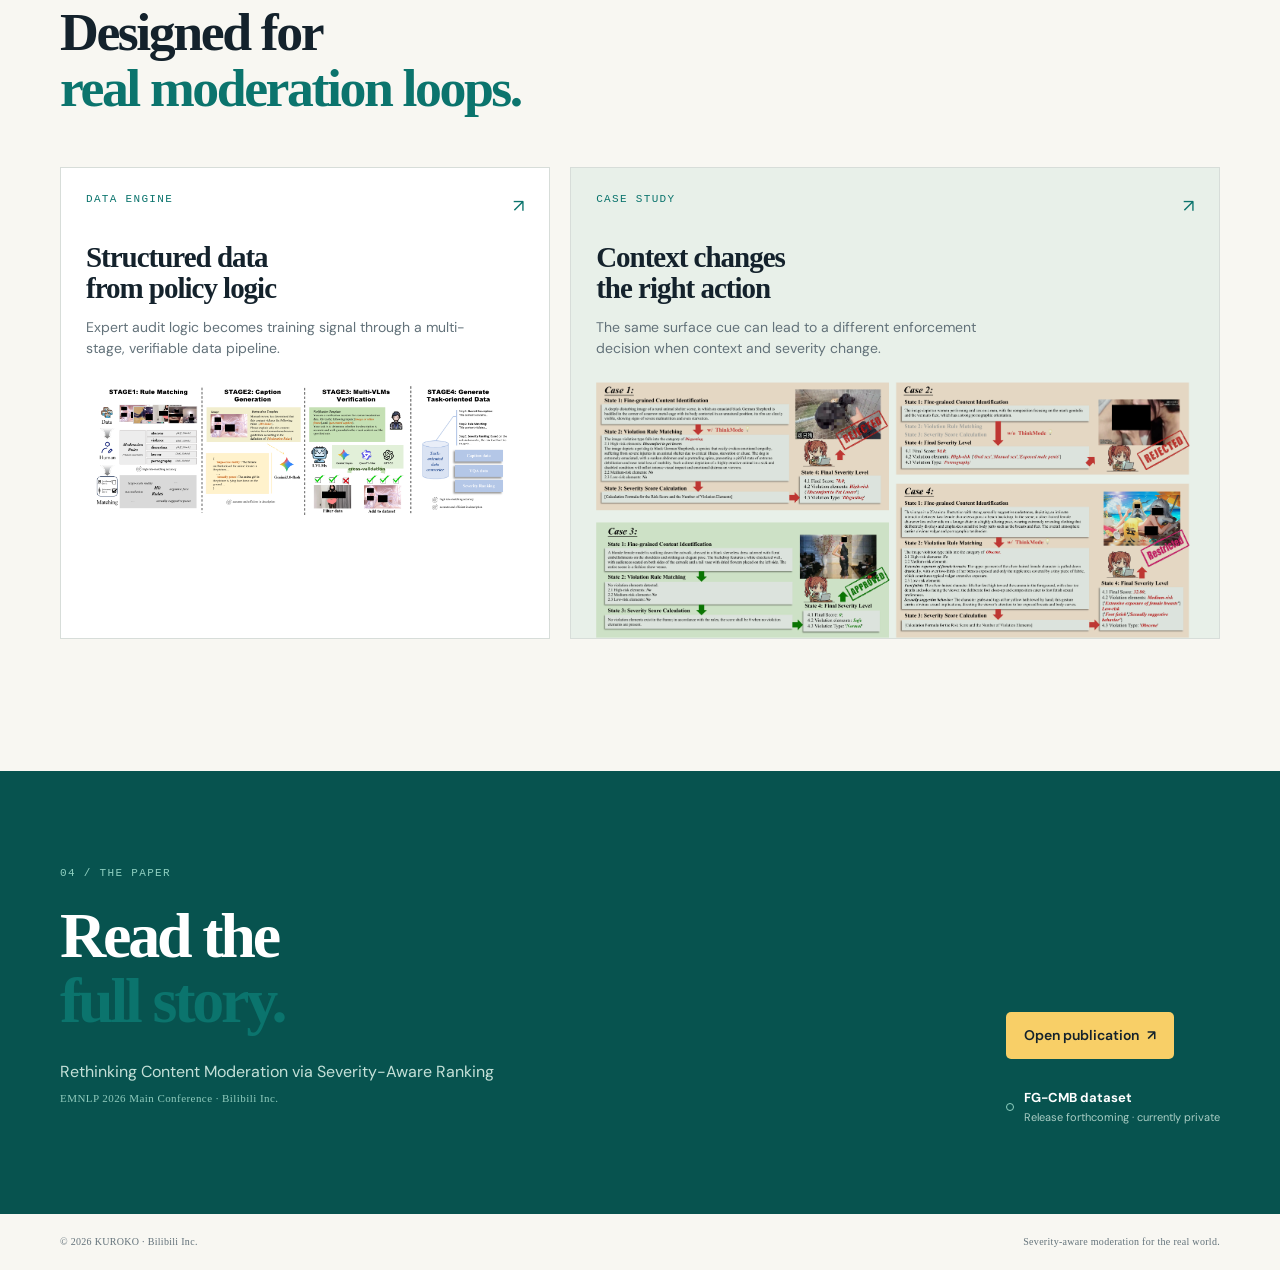
==== commit a542c08f: "Remove invalid noise SVG from stylesheet" ====
--- a/index.html
+++ b/index.html
@@ -8,7 +8,7 @@
   <link rel="preconnect" href="https://fonts.googleapis.com">
   <link rel="preconnect" href="https://fonts.gstatic.com" crossorigin>
   <link href="https://fonts.googleapis.com/css2?family=DM+Mono:wght@400;500&family=DM+Sans:wght@400;500;600;700&family=Space+Grotesk:wght@500;600;700&display=swap" rel="stylesheet">
-  <link rel="stylesheet" type="text/css" href="/style.css?v=2"><style id="kuroko-inline-style">:root{--ink:#14222c;--muted:#63727a;--line:#d7ddd9;--paper:#f8f7f2;--cream:#f1eee6;--teal:#0b746d;--teal-dark:#07534f;--coral:#f2765d;--yellow:#f8cf67;--white:#fffdfa}*{box-sizing:border-box}html{scroll-behavior:smooth}body{margin:0;background:var(--paper);color:var(--ink);font-family:'DM Sans',sans-serif;line-height:1.5}.noise{position:fixed;inset:0;pointer-events:none;opacity:.035;z-index:10;background-image:url("data:image/svg+xml,%3Csvg viewBox='0 0 180 180' xmlns='http://www.w3.org/2000/svg'%3E%3Cfilter id='n'%3E%3CfeTurbulence type='fractalNoise' baseFrequency='.9' numOctaves='4' stitchTiles='stitch'/%3E%3C/filter%3E%3Crect width='100%25' height='100%25' filter='url(%23n)' opacity='.55'/%3E%3C/svg%3E')}.section-wrap{width:min(1160px,calc(100% - 64px));margin:0 auto}.site-header{height:78px;display:flex;align-items:center;justify-content:space-between;width:min(1280px,calc(100% - 64px));margin:auto;border-bottom:1px solid var(--line);font-size:13px}.brand{display:flex;align-items:center;gap:10px;text-decoration:none;color:var(--ink);font:700 16px 'Space Grotesk';letter-spacing:.13em}.brand-mark{display:grid;place-items:center;background:var(--teal);color:#fff;width:27px;height:27px;border-radius:50%;font-size:15px;letter-spacing:0}.site-header nav{display:flex;gap:35px}.site-header nav a,.header-cta{color:var(--muted);text-decoration:none}.site-header nav a:hover{color:var(--teal)}.header-cta{border:1px solid #b7c3bd;padding:9px 14px;border-radius:99px;color:var(--ink)}.header-cta span,.button span{margin-left:8px}.hero{min-height:640px;display:grid;grid-template-columns:1.05fr .95fr;align-items:center;padding:68px 0 78px;gap:40px}.eyebrow,.section-index,.evidence-tag{font:500 11px 'DM Mono',monospace;letter-spacing:.12em;color:var(--teal)}.dot{display:inline-block;width:7px;height:7px;background:var(--coral);border-radius:50%;margin-right:8px}.hero h1{font:600 clamp(44px,5.1vw,74px)/1.02 'Space Grotesk';letter-spacing:-.055em;margin:22px 0 25px}.hero h1 em,.section-heading h2 em,.quote em,.paper-inner h2 em{color:var(--teal);font-style:normal}.lede{font-size:17px;line-height:1.65;color:var(--muted);max-width:590px}.hero-actions{display:flex;gap:12px;margin-top:32px}.button{display:inline-flex;align-items:center;text-decoration:none;border-radius:5px;padding:13px 18px;font-weight:600;font-size:14px}.button-primary{background:var(--teal);color:white;box-shadow:0 5px 15px #0b746d2e}.button-primary:hover{background:var(--teal-dark);transform:translateY(-1px)}.button-quiet{color:var(--ink);border:1px solid var(--line)}.button-quiet:hover{border-color:var(--teal);color:var(--teal)}.author-line{display:flex;align-items:center;gap:13px;color:var(--muted);font-size:11px;margin-top:48px;max-width:570px}.author-line strong{color:var(--ink);font-size:12px}.rule{width:1px;height:17px;background:var(--line);flex:none}.hero-art{height:490px;position:relative;display:flex;align-items:center;justify-content:center}.hero-art:before{content:'';position:absolute;width:390px;height:390px;border-radius:50%;background:#f7d88755;right:7%;top:8%;filter:blur(1px)}.orb{position:absolute;border-radius:50%;border:1px solid #0b746d35}.orb-one{width:440px;height:440px}.orb-two{width:315px;height:315px;border-style:dashed}.hero-character{height:420px;max-width:90%;object-fit:contain;position:relative;z-index:1;filter:drop-shadow(0 19px 14px #173b3922)}.art-label{position:absolute;right:3%;top:35px;font:11px 'DM Mono';color:var(--teal);letter-spacing:.09em}.score-card{position:absolute;z-index:2;bottom:20px;left:1%;padding:16px 20px;background:#fffdf8e8;border:1px solid #d0d8d2;border-radius:4px;box-shadow:0 10px 26px #153d3914;display:flex;flex-direction:column}.score-kicker,.score-caption{font:10px 'DM Mono';color:var(--muted);letter-spacing:.08em}.score-card strong{font:600 20px 'Space Grotesk';margin:4px 0}.score-card strong span{color:var(--coral)}.signal-strip{background:var(--teal);color:white}.signal-inner{display:flex;justify-content:space-between;align-items:center;min-height:75px}.signal-inner>div{display:flex;gap:13px;align-items:center;font-size:13px}.signal-number{font:11px 'DM Mono';color:#9bd7c8}.signal-note{font:italic 13px Georgia;color:#d1eee5}.section{padding:120px 0}.section-heading h2{font:600 clamp(38px,4.2vw,59px)/1.04 'Space Grotesk';letter-spacing:-.045em;margin:20px 0 50px}.why-section{padding-bottom:128px}.why-grid{display:grid;grid-template-columns:.75fr 1.25fr;gap:78px;align-items:center}.why-copy>p{font-size:17px;line-height:1.7;color:var(--muted)}.quote{font:500 24px/1.2 'Space Grotesk';padding:22px 0 0;border-top:1px solid var(--line);margin-top:32px}.visual-frame{background:white;border:1px solid var(--line);padding:20px;position:relative}.visual-frame img{display:block;width:100%;height:auto}.frame-caption{display:block;font:10px 'DM Mono';letter-spacing:.06em;color:var(--muted);padding-top:13px}.section-tint{background:var(--cream)}.pipeline-heading{display:flex;align-items:baseline;gap:27px;flex-wrap:wrap}.pipeline-heading h2{margin-bottom:58px}.pipeline-heading p{color:var(--muted);max-width:300px;margin-left:auto}.pipeline-layout{display:grid;grid-template-columns:1.2fr .8fr;gap:62px;align-items:center}.moves{display:flex;flex-direction:column;gap:0}.move{display:grid;grid-template-columns:44px 1fr;gap:15px;padding:23px 0;border-top:1px solid #cbd4ce}.move:last-child{border-bottom:1px solid #cbd4ce}.move-no{font:12px 'DM Mono';color:var(--coral);padding-top:4px}.move h3{font:600 21px 'Space Grotesk';margin:0 0 7px}.move p{font-size:14px;color:var(--muted);margin:0;line-height:1.6}.evidence-section{padding-bottom:132px}.evidence-grid{display:grid;grid-template-columns:.86fr 1.14fr;gap:20px}.evidence-card{background:#fff;border:1px solid var(--line);padding:25px 25px 0;overflow:hidden}.evidence-card-wide{background:#e8f0e9}.evidence-top{display:flex;justify-content:space-between}.evidence-arrow{color:var(--teal);font-size:18px}.evidence-card h3{font:600 29px/1.05 'Space Grotesk';letter-spacing:-.035em;margin:22px 0 13px}.evidence-card p{font-size:14px;color:var(--muted);max-width:380px}.evidence-card img{width:100%;display:block;margin:22px auto 0;mix-blend-mode:multiply}.paper-section{background:var(--teal-dark);color:white;padding:88px 0}.paper-inner{display:flex;justify-content:space-between;align-items:end;gap:40px}.paper-inner .section-index{color:#8fd0c1}.paper-inner h2{font:600 clamp(42px,5vw,67px)/1.02 'Space Grotesk';letter-spacing:-.05em;margin:20px 0 25px}.paper-inner p{color:#c4e0d8;line-height:1.6}.paper-meta{font:11px 'DM Mono';letter-spacing:.04em;color:#90cbbd}.paper-actions{display:flex;flex-direction:column;align-items:flex-start;gap:29px}.paper-actions .button-primary{background:var(--yellow);color:var(--ink);box-shadow:none}.availability{display:flex;gap:10px;align-items:center}.availability-dot{width:8px;height:8px;border:1px solid #8fd0c1;border-radius:50%}.availability strong,.availability small{display:block}.availability strong{font-size:13px}.availability small{font-size:11px;color:#a9cdc4;margin-top:2px}.site-footer{display:flex;justify-content:space-between;padding:22px 0;color:var(--muted);font:10px 'DM Mono';letter-spacing:.03em}@media(max-width:850px){.site-header nav{display:none}.hero{grid-template-columns:1fr;padding-top:53px}.hero-art{height:400px;order:-1}.hero-character{height:350px}.hero h1{font-size:49px}.signal-inner{gap:20px;overflow:auto}.signal-note{display:none}.why-grid,.pipeline-layout,.evidence-grid{grid-template-columns:1fr;gap:35px}.pipeline-heading{display:block}.pipeline-heading p{margin:0}.paper-inner{display:block}.paper-actions{margin-top:35px}.site-footer{gap:20px;flex-direction:column}.section-wrap{width:min(100% - 36px,1160px)}}@media(max-width:480px){.site-header{width:calc(100% - 36px)}.header-cta{font-size:11px;padding:8px 10px}.hero{min-height:0;padding:42px 0 60px}.hero-art{height:325px}.hero-character{height:285px}.orb-one{width:290px;height:290px}.orb-two{width:220px;height:220px}.hero-art:before{width:270px;height:270px}.score-card{bottom:0;left:0;padding:11px 13px}.score-card strong{font-size:16px}.art-label{top:5px}.author-line{align-items:flex-start}.hero-actions{flex-wrap:wrap}.section{padding:78px 0}.section-heading h2{margin-bottom:35px}.signal-inner{min-height:60px}.signal-inner>div{font-size:11px}.visual-frame{padding:10px}.evidence-card h3{font-size:26px}}
+  <link rel="stylesheet" type="text/css" href="/style.css?v=2"><style id="kuroko-inline-style">:root{--ink:#14222c;--muted:#63727a;--line:#d7ddd9;--paper:#f8f7f2;--cream:#f1eee6;--teal:#0b746d;--teal-dark:#07534f;--coral:#f2765d;--yellow:#f8cf67;--white:#fffdfa}*{box-sizing:border-box}html{scroll-behavior:smooth}body{margin:0;background:var(--paper);color:var(--ink);font-family:'DM Sans',sans-serif;line-height:1.5}.noise{display:none}.section-wrap{width:min(1160px,calc(100% - 64px));margin:0 auto}.site-header{height:78px;display:flex;align-items:center;justify-content:space-between;width:min(1280px,calc(100% - 64px));margin:auto;border-bottom:1px solid var(--line);font-size:13px}.brand{display:flex;align-items:center;gap:10px;text-decoration:none;color:var(--ink);font:700 16px 'Space Grotesk';letter-spacing:.13em}.brand-mark{display:grid;place-items:center;background:var(--teal);color:#fff;width:27px;height:27px;border-radius:50%;font-size:15px;letter-spacing:0}.site-header nav{display:flex;gap:35px}.site-header nav a,.header-cta{color:var(--muted);text-decoration:none}.site-header nav a:hover{color:var(--teal)}.header-cta{border:1px solid #b7c3bd;padding:9px 14px;border-radius:99px;color:var(--ink)}.header-cta span,.button span{margin-left:8px}.hero{min-height:640px;display:grid;grid-template-columns:1.05fr .95fr;align-items:center;padding:68px 0 78px;gap:40px}.eyebrow,.section-index,.evidence-tag{font:500 11px 'DM Mono',monospace;letter-spacing:.12em;color:var(--teal)}.dot{display:inline-block;width:7px;height:7px;background:var(--coral);border-radius:50%;margin-right:8px}.hero h1{font:600 clamp(44px,5.1vw,74px)/1.02 'Space Grotesk';letter-spacing:-.055em;margin:22px 0 25px}.hero h1 em,.section-heading h2 em,.quote em,.paper-inner h2 em{color:var(--teal);font-style:normal}.lede{font-size:17px;line-height:1.65;color:var(--muted);max-width:590px}.hero-actions{display:flex;gap:12px;margin-top:32px}.button{display:inline-flex;align-items:center;text-decoration:none;border-radius:5px;padding:13px 18px;font-weight:600;font-size:14px}.button-primary{background:var(--teal);color:white;box-shadow:0 5px 15px #0b746d2e}.button-primary:hover{background:var(--teal-dark);transform:translateY(-1px)}.button-quiet{color:var(--ink);border:1px solid var(--line)}.button-quiet:hover{border-color:var(--teal);color:var(--teal)}.author-line{display:flex;align-items:center;gap:13px;color:var(--muted);font-size:11px;margin-top:48px;max-width:570px}.author-line strong{color:var(--ink);font-size:12px}.rule{width:1px;height:17px;background:var(--line);flex:none}.hero-art{height:490px;position:relative;display:flex;align-items:center;justify-content:center}.hero-art:before{content:'';position:absolute;width:390px;height:390px;border-radius:50%;background:#f7d88755;right:7%;top:8%;filter:blur(1px)}.orb{position:absolute;border-radius:50%;border:1px solid #0b746d35}.orb-one{width:440px;height:440px}.orb-two{width:315px;height:315px;border-style:dashed}.hero-character{height:420px;max-width:90%;object-fit:contain;position:relative;z-index:1;filter:drop-shadow(0 19px 14px #173b3922)}.art-label{position:absolute;right:3%;top:35px;font:11px 'DM Mono';color:var(--teal);letter-spacing:.09em}.score-card{position:absolute;z-index:2;bottom:20px;left:1%;padding:16px 20px;background:#fffdf8e8;border:1px solid #d0d8d2;border-radius:4px;box-shadow:0 10px 26px #153d3914;display:flex;flex-direction:column}.score-kicker,.score-caption{font:10px 'DM Mono';color:var(--muted);letter-spacing:.08em}.score-card strong{font:600 20px 'Space Grotesk';margin:4px 0}.score-card strong span{color:var(--coral)}.signal-strip{background:var(--teal);color:white}.signal-inner{display:flex;justify-content:space-between;align-items:center;min-height:75px}.signal-inner>div{display:flex;gap:13px;align-items:center;font-size:13px}.signal-number{font:11px 'DM Mono';color:#9bd7c8}.signal-note{font:italic 13px Georgia;color:#d1eee5}.section{padding:120px 0}.section-heading h2{font:600 clamp(38px,4.2vw,59px)/1.04 'Space Grotesk';letter-spacing:-.045em;margin:20px 0 50px}.why-section{padding-bottom:128px}.why-grid{display:grid;grid-template-columns:.75fr 1.25fr;gap:78px;align-items:center}.why-copy>p{font-size:17px;line-height:1.7;color:var(--muted)}.quote{font:500 24px/1.2 'Space Grotesk';padding:22px 0 0;border-top:1px solid var(--line);margin-top:32px}.visual-frame{background:white;border:1px solid var(--line);padding:20px;position:relative}.visual-frame img{display:block;width:100%;height:auto}.frame-caption{display:block;font:10px 'DM Mono';letter-spacing:.06em;color:var(--muted);padding-top:13px}.section-tint{background:var(--cream)}.pipeline-heading{display:flex;align-items:baseline;gap:27px;flex-wrap:wrap}.pipeline-heading h2{margin-bottom:58px}.pipeline-heading p{color:var(--muted);max-width:300px;margin-left:auto}.pipeline-layout{display:grid;grid-template-columns:1.2fr .8fr;gap:62px;align-items:center}.moves{display:flex;flex-direction:column;gap:0}.move{display:grid;grid-template-columns:44px 1fr;gap:15px;padding:23px 0;border-top:1px solid #cbd4ce}.move:last-child{border-bottom:1px solid #cbd4ce}.move-no{font:12px 'DM Mono';color:var(--coral);padding-top:4px}.move h3{font:600 21px 'Space Grotesk';margin:0 0 7px}.move p{font-size:14px;color:var(--muted);margin:0;line-height:1.6}.evidence-section{padding-bottom:132px}.evidence-grid{display:grid;grid-template-columns:.86fr 1.14fr;gap:20px}.evidence-card{background:#fff;border:1px solid var(--line);padding:25px 25px 0;overflow:hidden}.evidence-card-wide{background:#e8f0e9}.evidence-top{display:flex;justify-content:space-between}.evidence-arrow{color:var(--teal);font-size:18px}.evidence-card h3{font:600 29px/1.05 'Space Grotesk';letter-spacing:-.035em;margin:22px 0 13px}.evidence-card p{font-size:14px;color:var(--muted);max-width:380px}.evidence-card img{width:100%;display:block;margin:22px auto 0;mix-blend-mode:multiply}.paper-section{background:var(--teal-dark);color:white;padding:88px 0}.paper-inner{display:flex;justify-content:space-between;align-items:end;gap:40px}.paper-inner .section-index{color:#8fd0c1}.paper-inner h2{font:600 clamp(42px,5vw,67px)/1.02 'Space Grotesk';letter-spacing:-.05em;margin:20px 0 25px}.paper-inner p{color:#c4e0d8;line-height:1.6}.paper-meta{font:11px 'DM Mono';letter-spacing:.04em;color:#90cbbd}.paper-actions{display:flex;flex-direction:column;align-items:flex-start;gap:29px}.paper-actions .button-primary{background:var(--yellow);color:var(--ink);box-shadow:none}.availability{display:flex;gap:10px;align-items:center}.availability-dot{width:8px;height:8px;border:1px solid #8fd0c1;border-radius:50%}.availability strong,.availability small{display:block}.availability strong{font-size:13px}.availability small{font-size:11px;color:#a9cdc4;margin-top:2px}.site-footer{display:flex;justify-content:space-between;padding:22px 0;color:var(--muted);font:10px 'DM Mono';letter-spacing:.03em}@media(max-width:850px){.site-header nav{display:none}.hero{grid-template-columns:1fr;padding-top:53px}.hero-art{height:400px;order:-1}.hero-character{height:350px}.hero h1{font-size:49px}.signal-inner{gap:20px;overflow:auto}.signal-note{display:none}.why-grid,.pipeline-layout,.evidence-grid{grid-template-columns:1fr;gap:35px}.pipeline-heading{display:block}.pipeline-heading p{margin:0}.paper-inner{display:block}.paper-actions{margin-top:35px}.site-footer{gap:20px;flex-direction:column}.section-wrap{width:min(100% - 36px,1160px)}}@media(max-width:480px){.site-header{width:calc(100% - 36px)}.header-cta{font-size:11px;padding:8px 10px}.hero{min-height:0;padding:42px 0 60px}.hero-art{height:325px}.hero-character{height:285px}.orb-one{width:290px;height:290px}.orb-two{width:220px;height:220px}.hero-art:before{width:270px;height:270px}.score-card{bottom:0;left:0;padding:11px 13px}.score-card strong{font-size:16px}.art-label{top:5px}.author-line{align-items:flex-start}.hero-actions{flex-wrap:wrap}.section{padding:78px 0}.section-heading h2{margin-bottom:35px}.signal-inner{min-height:60px}.signal-inner>div{font-size:11px}.visual-frame{padding:10px}.evidence-card h3{font-size:26px}}
 </style>
 </head>
 <body>
--- a/style.css
+++ b/style.css
@@ -1 +1 @@
-:root{--ink:#14222c;--muted:#63727a;--line:#d7ddd9;--paper:#f8f7f2;--cream:#f1eee6;--teal:#0b746d;--teal-dark:#07534f;--coral:#f2765d;--yellow:#f8cf67;--white:#fffdfa}*{box-sizing:border-box}html{scroll-behavior:smooth}body{margin:0;background:var(--paper);color:var(--ink);font-family:'DM Sans',sans-serif;line-height:1.5}.noise{position:fixed;inset:0;pointer-events:none;opacity:.035;z-index:10;background-image:url("data:image/svg+xml,%3Csvg viewBox='0 0 180 180' xmlns='http://www.w3.org/2000/svg'%3E%3Cfilter id='n'%3E%3CfeTurbulence type='fractalNoise' baseFrequency='.9' numOctaves='4' stitchTiles='stitch'/%3E%3C/filter%3E%3Crect width='100%25' height='100%25' filter='url(%23n)' opacity='.55'/%3E%3C/svg%3E')}.section-wrap{width:min(1160px,calc(100% - 64px));margin:0 auto}.site-header{height:78px;display:flex;align-items:center;justify-content:space-between;width:min(1280px,calc(100% - 64px));margin:auto;border-bottom:1px solid var(--line);font-size:13px}.brand{display:flex;align-items:center;gap:10px;text-decoration:none;color:var(--ink);font:700 16px 'Space Grotesk';letter-spacing:.13em}.brand-mark{display:grid;place-items:center;background:var(--teal);color:#fff;width:27px;height:27px;border-radius:50%;font-size:15px;letter-spacing:0}.site-header nav{display:flex;gap:35px}.site-header nav a,.header-cta{color:var(--muted);text-decoration:none}.site-header nav a:hover{color:var(--teal)}.header-cta{border:1px solid #b7c3bd;padding:9px 14px;border-radius:99px;color:var(--ink)}.header-cta span,.button span{margin-left:8px}.hero{min-height:640px;display:grid;grid-template-columns:1.05fr .95fr;align-items:center;padding:68px 0 78px;gap:40px}.eyebrow,.section-index,.evidence-tag{font:500 11px 'DM Mono',monospace;letter-spacing:.12em;color:var(--teal)}.dot{display:inline-block;width:7px;height:7px;background:var(--coral);border-radius:50%;margin-right:8px}.hero h1{font:600 clamp(44px,5.1vw,74px)/1.02 'Space Grotesk';letter-spacing:-.055em;margin:22px 0 25px}.hero h1 em,.section-heading h2 em,.quote em,.paper-inner h2 em{color:var(--teal);font-style:normal}.lede{font-size:17px;line-height:1.65;color:var(--muted);max-width:590px}.hero-actions{display:flex;gap:12px;margin-top:32px}.button{display:inline-flex;align-items:center;text-decoration:none;border-radius:5px;padding:13px 18px;font-weight:600;font-size:14px}.button-primary{background:var(--teal);color:white;box-shadow:0 5px 15px #0b746d2e}.button-primary:hover{background:var(--teal-dark);transform:translateY(-1px)}.button-quiet{color:var(--ink);border:1px solid var(--line)}.button-quiet:hover{border-color:var(--teal);color:var(--teal)}.author-line{display:flex;align-items:center;gap:13px;color:var(--muted);font-size:11px;margin-top:48px;max-width:570px}.author-line strong{color:var(--ink);font-size:12px}.rule{width:1px;height:17px;background:var(--line);flex:none}.hero-art{height:490px;position:relative;display:flex;align-items:center;justify-content:center}.hero-art:before{content:'';position:absolute;width:390px;height:390px;border-radius:50%;background:#f7d88755;right:7%;top:8%;filter:blur(1px)}.orb{position:absolute;border-radius:50%;border:1px solid #0b746d35}.orb-one{width:440px;height:440px}.orb-two{width:315px;height:315px;border-style:dashed}.hero-character{height:420px;max-width:90%;object-fit:contain;position:relative;z-index:1;filter:drop-shadow(0 19px 14px #173b3922)}.art-label{position:absolute;right:3%;top:35px;font:11px 'DM Mono';color:var(--teal);letter-spacing:.09em}.score-card{position:absolute;z-index:2;bottom:20px;left:1%;padding:16px 20px;background:#fffdf8e8;border:1px solid #d0d8d2;border-radius:4px;box-shadow:0 10px 26px #153d3914;display:flex;flex-direction:column}.score-kicker,.score-caption{font:10px 'DM Mono';color:var(--muted);letter-spacing:.08em}.score-card strong{font:600 20px 'Space Grotesk';margin:4px 0}.score-card strong span{color:var(--coral)}.signal-strip{background:var(--teal);color:white}.signal-inner{display:flex;justify-content:space-between;align-items:center;min-height:75px}.signal-inner>div{display:flex;gap:13px;align-items:center;font-size:13px}.signal-number{font:11px 'DM Mono';color:#9bd7c8}.signal-note{font:italic 13px Georgia;color:#d1eee5}.section{padding:120px 0}.section-heading h2{font:600 clamp(38px,4.2vw,59px)/1.04 'Space Grotesk';letter-spacing:-.045em;margin:20px 0 50px}.why-section{padding-bottom:128px}.why-grid{display:grid;grid-template-columns:.75fr 1.25fr;gap:78px;align-items:center}.why-copy>p{font-size:17px;line-height:1.7;color:var(--muted)}.quote{font:500 24px/1.2 'Space Grotesk';padding:22px 0 0;border-top:1px solid var(--line);margin-top:32px}.visual-frame{background:white;border:1px solid var(--line);padding:20px;position:relative}.visual-frame img{display:block;width:100%;height:auto}.frame-caption{display:block;font:10px 'DM Mono';letter-spacing:.06em;color:var(--muted);padding-top:13px}.section-tint{background:var(--cream)}.pipeline-heading{display:flex;align-items:baseline;gap:27px;flex-wrap:wrap}.pipeline-heading h2{margin-bottom:58px}.pipeline-heading p{color:var(--muted);max-width:300px;margin-left:auto}.pipeline-layout{display:grid;grid-template-columns:1.2fr .8fr;gap:62px;align-items:center}.moves{display:flex;flex-direction:column;gap:0}.move{display:grid;grid-template-columns:44px 1fr;gap:15px;padding:23px 0;border-top:1px solid #cbd4ce}.move:last-child{border-bottom:1px solid #cbd4ce}.move-no{font:12px 'DM Mono';color:var(--coral);padding-top:4px}.move h3{font:600 21px 'Space Grotesk';margin:0 0 7px}.move p{font-size:14px;color:var(--muted);margin:0;line-height:1.6}.evidence-section{padding-bottom:132px}.evidence-grid{display:grid;grid-template-columns:.86fr 1.14fr;gap:20px}.evidence-card{background:#fff;border:1px solid var(--line);padding:25px 25px 0;overflow:hidden}.evidence-card-wide{background:#e8f0e9}.evidence-top{display:flex;justify-content:space-between}.evidence-arrow{color:var(--teal);font-size:18px}.evidence-card h3{font:600 29px/1.05 'Space Grotesk';letter-spacing:-.035em;margin:22px 0 13px}.evidence-card p{font-size:14px;color:var(--muted);max-width:380px}.evidence-card img{width:100%;display:block;margin:22px auto 0;mix-blend-mode:multiply}.paper-section{background:var(--teal-dark);color:white;padding:88px 0}.paper-inner{display:flex;justify-content:space-between;align-items:end;gap:40px}.paper-inner .section-index{color:#8fd0c1}.paper-inner h2{font:600 clamp(42px,5vw,67px)/1.02 'Space Grotesk';letter-spacing:-.05em;margin:20px 0 25px}.paper-inner p{color:#c4e0d8;line-height:1.6}.paper-meta{font:11px 'DM Mono';letter-spacing:.04em;color:#90cbbd}.paper-actions{display:flex;flex-direction:column;align-items:flex-start;gap:29px}.paper-actions .button-primary{background:var(--yellow);color:var(--ink);box-shadow:none}.availability{display:flex;gap:10px;align-items:center}.availability-dot{width:8px;height:8px;border:1px solid #8fd0c1;border-radius:50%}.availability strong,.availability small{display:block}.availability strong{font-size:13px}.availability small{font-size:11px;color:#a9cdc4;margin-top:2px}.site-footer{display:flex;justify-content:space-between;padding:22px 0;color:var(--muted);font:10px 'DM Mono';letter-spacing:.03em}@media(max-width:850px){.site-header nav{display:none}.hero{grid-template-columns:1fr;padding-top:53px}.hero-art{height:400px;order:-1}.hero-character{height:350px}.hero h1{font-size:49px}.signal-inner{gap:20px;overflow:auto}.signal-note{display:none}.why-grid,.pipeline-layout,.evidence-grid{grid-template-columns:1fr;gap:35px}.pipeline-heading{display:block}.pipeline-heading p{margin:0}.paper-inner{display:block}.paper-actions{margin-top:35px}.site-footer{gap:20px;flex-direction:column}.section-wrap{width:min(100% - 36px,1160px)}}@media(max-width:480px){.site-header{width:calc(100% - 36px)}.header-cta{font-size:11px;padding:8px 10px}.hero{min-height:0;padding:42px 0 60px}.hero-art{height:325px}.hero-character{height:285px}.orb-one{width:290px;height:290px}.orb-two{width:220px;height:220px}.hero-art:before{width:270px;height:270px}.score-card{bottom:0;left:0;padding:11px 13px}.score-card strong{font-size:16px}.art-label{top:5px}.author-line{align-items:flex-start}.hero-actions{flex-wrap:wrap}.section{padding:78px 0}.section-heading h2{margin-bottom:35px}.signal-inner{min-height:60px}.signal-inner>div{font-size:11px}.visual-frame{padding:10px}.evidence-card h3{font-size:26px}}
+:root{--ink:#14222c;--muted:#63727a;--line:#d7ddd9;--paper:#f8f7f2;--cream:#f1eee6;--teal:#0b746d;--teal-dark:#07534f;--coral:#f2765d;--yellow:#f8cf67;--white:#fffdfa}*{box-sizing:border-box}html{scroll-behavior:smooth}body{margin:0;background:var(--paper);color:var(--ink);font-family:'DM Sans',sans-serif;line-height:1.5}.noise{display:none}.section-wrap{width:min(1160px,calc(100% - 64px));margin:0 auto}.site-header{height:78px;display:flex;align-items:center;justify-content:space-between;width:min(1280px,calc(100% - 64px));margin:auto;border-bottom:1px solid var(--line);font-size:13px}.brand{display:flex;align-items:center;gap:10px;text-decoration:none;color:var(--ink);font:700 16px 'Space Grotesk';letter-spacing:.13em}.brand-mark{display:grid;place-items:center;background:var(--teal);color:#fff;width:27px;height:27px;border-radius:50%;font-size:15px;letter-spacing:0}.site-header nav{display:flex;gap:35px}.site-header nav a,.header-cta{color:var(--muted);text-decoration:none}.site-header nav a:hover{color:var(--teal)}.header-cta{border:1px solid #b7c3bd;padding:9px 14px;border-radius:99px;color:var(--ink)}.header-cta span,.button span{margin-left:8px}.hero{min-height:640px;display:grid;grid-template-columns:1.05fr .95fr;align-items:center;padding:68px 0 78px;gap:40px}.eyebrow,.section-index,.evidence-tag{font:500 11px 'DM Mono',monospace;letter-spacing:.12em;color:var(--teal)}.dot{display:inline-block;width:7px;height:7px;background:var(--coral);border-radius:50%;margin-right:8px}.hero h1{font:600 clamp(44px,5.1vw,74px)/1.02 'Space Grotesk';letter-spacing:-.055em;margin:22px 0 25px}.hero h1 em,.section-heading h2 em,.quote em,.paper-inner h2 em{color:var(--teal);font-style:normal}.lede{font-size:17px;line-height:1.65;color:var(--muted);max-width:590px}.hero-actions{display:flex;gap:12px;margin-top:32px}.button{display:inline-flex;align-items:center;text-decoration:none;border-radius:5px;padding:13px 18px;font-weight:600;font-size:14px}.button-primary{background:var(--teal);color:white;box-shadow:0 5px 15px #0b746d2e}.button-primary:hover{background:var(--teal-dark);transform:translateY(-1px)}.button-quiet{color:var(--ink);border:1px solid var(--line)}.button-quiet:hover{border-color:var(--teal);color:var(--teal)}.author-line{display:flex;align-items:center;gap:13px;color:var(--muted);font-size:11px;margin-top:48px;max-width:570px}.author-line strong{color:var(--ink);font-size:12px}.rule{width:1px;height:17px;background:var(--line);flex:none}.hero-art{height:490px;position:relative;display:flex;align-items:center;justify-content:center}.hero-art:before{content:'';position:absolute;width:390px;height:390px;border-radius:50%;background:#f7d88755;right:7%;top:8%;filter:blur(1px)}.orb{position:absolute;border-radius:50%;border:1px solid #0b746d35}.orb-one{width:440px;height:440px}.orb-two{width:315px;height:315px;border-style:dashed}.hero-character{height:420px;max-width:90%;object-fit:contain;position:relative;z-index:1;filter:drop-shadow(0 19px 14px #173b3922)}.art-label{position:absolute;right:3%;top:35px;font:11px 'DM Mono';color:var(--teal);letter-spacing:.09em}.score-card{position:absolute;z-index:2;bottom:20px;left:1%;padding:16px 20px;background:#fffdf8e8;border:1px solid #d0d8d2;border-radius:4px;box-shadow:0 10px 26px #153d3914;display:flex;flex-direction:column}.score-kicker,.score-caption{font:10px 'DM Mono';color:var(--muted);letter-spacing:.08em}.score-card strong{font:600 20px 'Space Grotesk';margin:4px 0}.score-card strong span{color:var(--coral)}.signal-strip{background:var(--teal);color:white}.signal-inner{display:flex;justify-content:space-between;align-items:center;min-height:75px}.signal-inner>div{display:flex;gap:13px;align-items:center;font-size:13px}.signal-number{font:11px 'DM Mono';color:#9bd7c8}.signal-note{font:italic 13px Georgia;color:#d1eee5}.section{padding:120px 0}.section-heading h2{font:600 clamp(38px,4.2vw,59px)/1.04 'Space Grotesk';letter-spacing:-.045em;margin:20px 0 50px}.why-section{padding-bottom:128px}.why-grid{display:grid;grid-template-columns:.75fr 1.25fr;gap:78px;align-items:center}.why-copy>p{font-size:17px;line-height:1.7;color:var(--muted)}.quote{font:500 24px/1.2 'Space Grotesk';padding:22px 0 0;border-top:1px solid var(--line);margin-top:32px}.visual-frame{background:white;border:1px solid var(--line);padding:20px;position:relative}.visual-frame img{display:block;width:100%;height:auto}.frame-caption{display:block;font:10px 'DM Mono';letter-spacing:.06em;color:var(--muted);padding-top:13px}.section-tint{background:var(--cream)}.pipeline-heading{display:flex;align-items:baseline;gap:27px;flex-wrap:wrap}.pipeline-heading h2{margin-bottom:58px}.pipeline-heading p{color:var(--muted);max-width:300px;margin-left:auto}.pipeline-layout{display:grid;grid-template-columns:1.2fr .8fr;gap:62px;align-items:center}.moves{display:flex;flex-direction:column;gap:0}.move{display:grid;grid-template-columns:44px 1fr;gap:15px;padding:23px 0;border-top:1px solid #cbd4ce}.move:last-child{border-bottom:1px solid #cbd4ce}.move-no{font:12px 'DM Mono';color:var(--coral);padding-top:4px}.move h3{font:600 21px 'Space Grotesk';margin:0 0 7px}.move p{font-size:14px;color:var(--muted);margin:0;line-height:1.6}.evidence-section{padding-bottom:132px}.evidence-grid{display:grid;grid-template-columns:.86fr 1.14fr;gap:20px}.evidence-card{background:#fff;border:1px solid var(--line);padding:25px 25px 0;overflow:hidden}.evidence-card-wide{background:#e8f0e9}.evidence-top{display:flex;justify-content:space-between}.evidence-arrow{color:var(--teal);font-size:18px}.evidence-card h3{font:600 29px/1.05 'Space Grotesk';letter-spacing:-.035em;margin:22px 0 13px}.evidence-card p{font-size:14px;color:var(--muted);max-width:380px}.evidence-card img{width:100%;display:block;margin:22px auto 0;mix-blend-mode:multiply}.paper-section{background:var(--teal-dark);color:white;padding:88px 0}.paper-inner{display:flex;justify-content:space-between;align-items:end;gap:40px}.paper-inner .section-index{color:#8fd0c1}.paper-inner h2{font:600 clamp(42px,5vw,67px)/1.02 'Space Grotesk';letter-spacing:-.05em;margin:20px 0 25px}.paper-inner p{color:#c4e0d8;line-height:1.6}.paper-meta{font:11px 'DM Mono';letter-spacing:.04em;color:#90cbbd}.paper-actions{display:flex;flex-direction:column;align-items:flex-start;gap:29px}.paper-actions .button-primary{background:var(--yellow);color:var(--ink);box-shadow:none}.availability{display:flex;gap:10px;align-items:center}.availability-dot{width:8px;height:8px;border:1px solid #8fd0c1;border-radius:50%}.availability strong,.availability small{display:block}.availability strong{font-size:13px}.availability small{font-size:11px;color:#a9cdc4;margin-top:2px}.site-footer{display:flex;justify-content:space-between;padding:22px 0;color:var(--muted);font:10px 'DM Mono';letter-spacing:.03em}@media(max-width:850px){.site-header nav{display:none}.hero{grid-template-columns:1fr;padding-top:53px}.hero-art{height:400px;order:-1}.hero-character{height:350px}.hero h1{font-size:49px}.signal-inner{gap:20px;overflow:auto}.signal-note{display:none}.why-grid,.pipeline-layout,.evidence-grid{grid-template-columns:1fr;gap:35px}.pipeline-heading{display:block}.pipeline-heading p{margin:0}.paper-inner{display:block}.paper-actions{margin-top:35px}.site-footer{gap:20px;flex-direction:column}.section-wrap{width:min(100% - 36px,1160px)}}@media(max-width:480px){.site-header{width:calc(100% - 36px)}.header-cta{font-size:11px;padding:8px 10px}.hero{min-height:0;padding:42px 0 60px}.hero-art{height:325px}.hero-character{height:285px}.orb-one{width:290px;height:290px}.orb-two{width:220px;height:220px}.hero-art:before{width:270px;height:270px}.score-card{bottom:0;left:0;padding:11px 13px}.score-card strong{font-size:16px}.art-label{top:5px}.author-line{align-items:flex-start}.hero-actions{flex-wrap:wrap}.section{padding:78px 0}.section-heading h2{margin-bottom:35px}.signal-inner{min-height:60px}.signal-inner>div{font-size:11px}.visual-frame{padding:10px}.evidence-card h3{font-size:26px}}
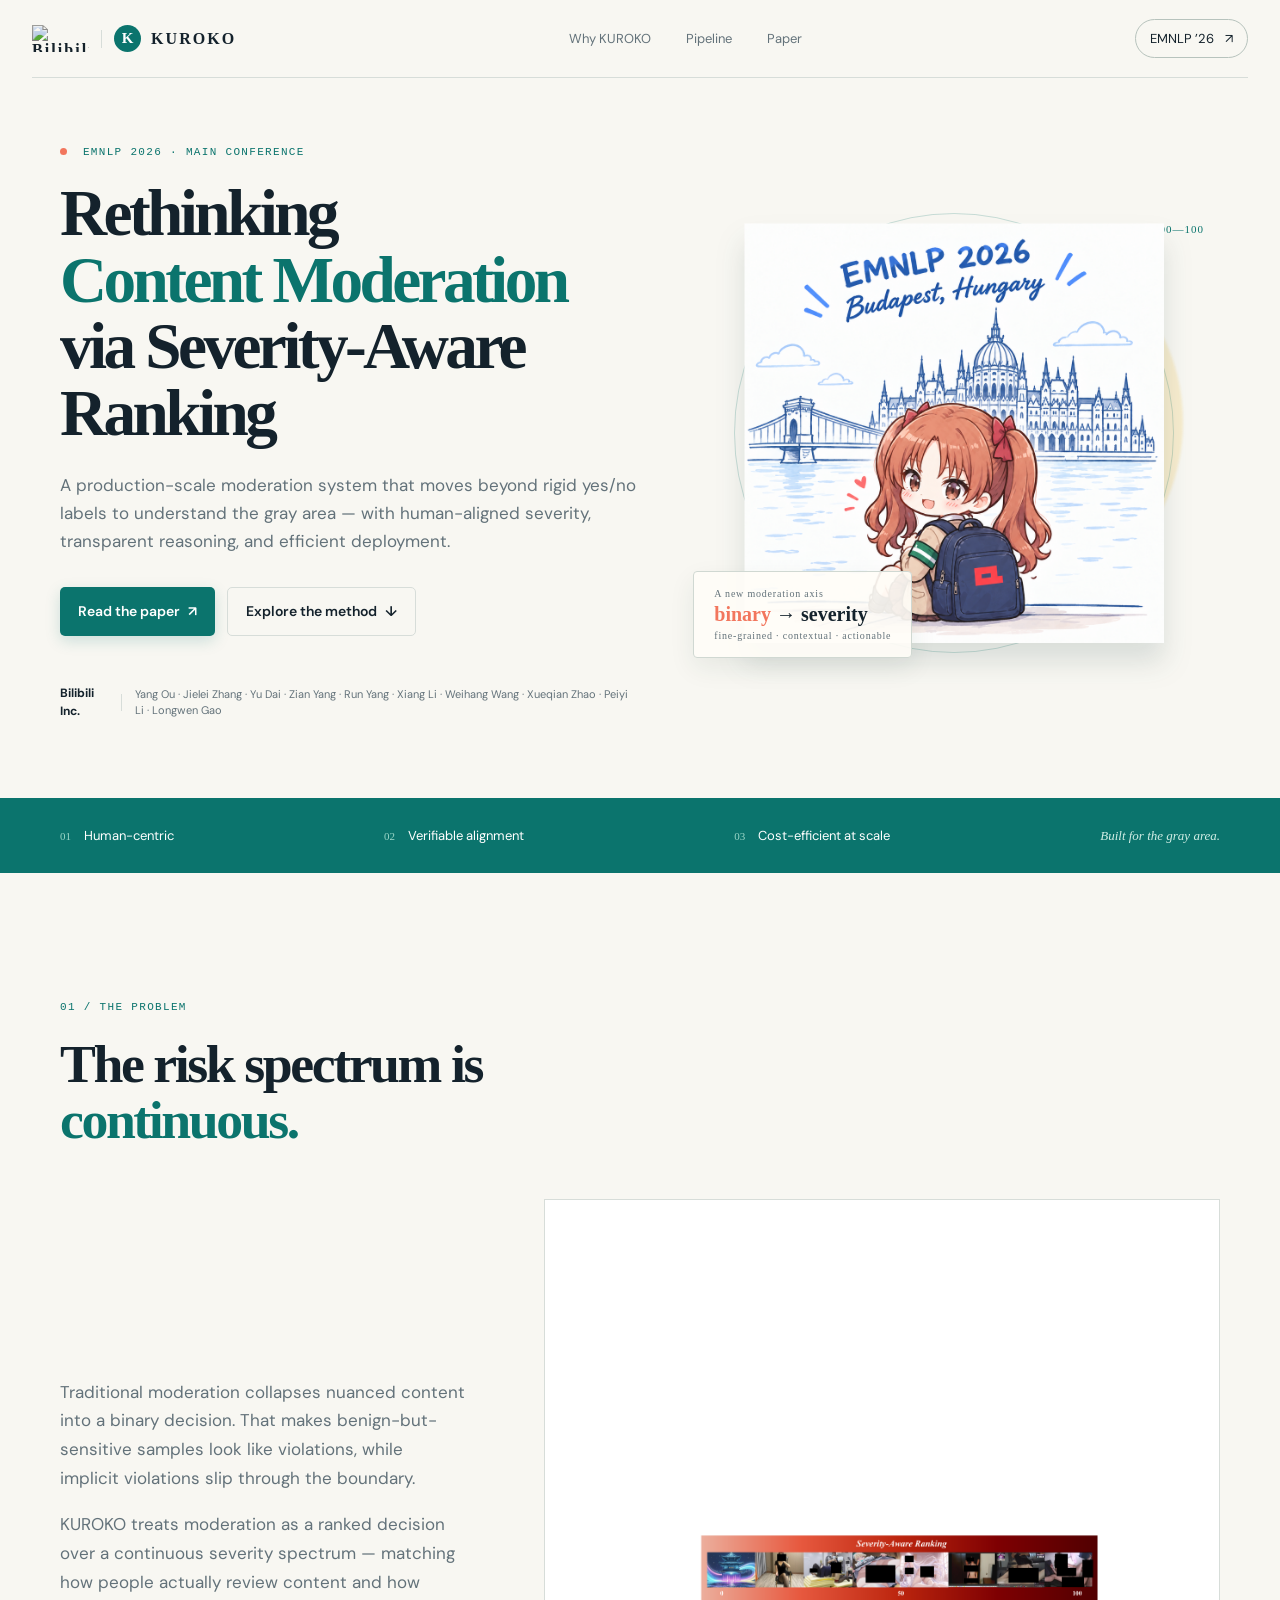
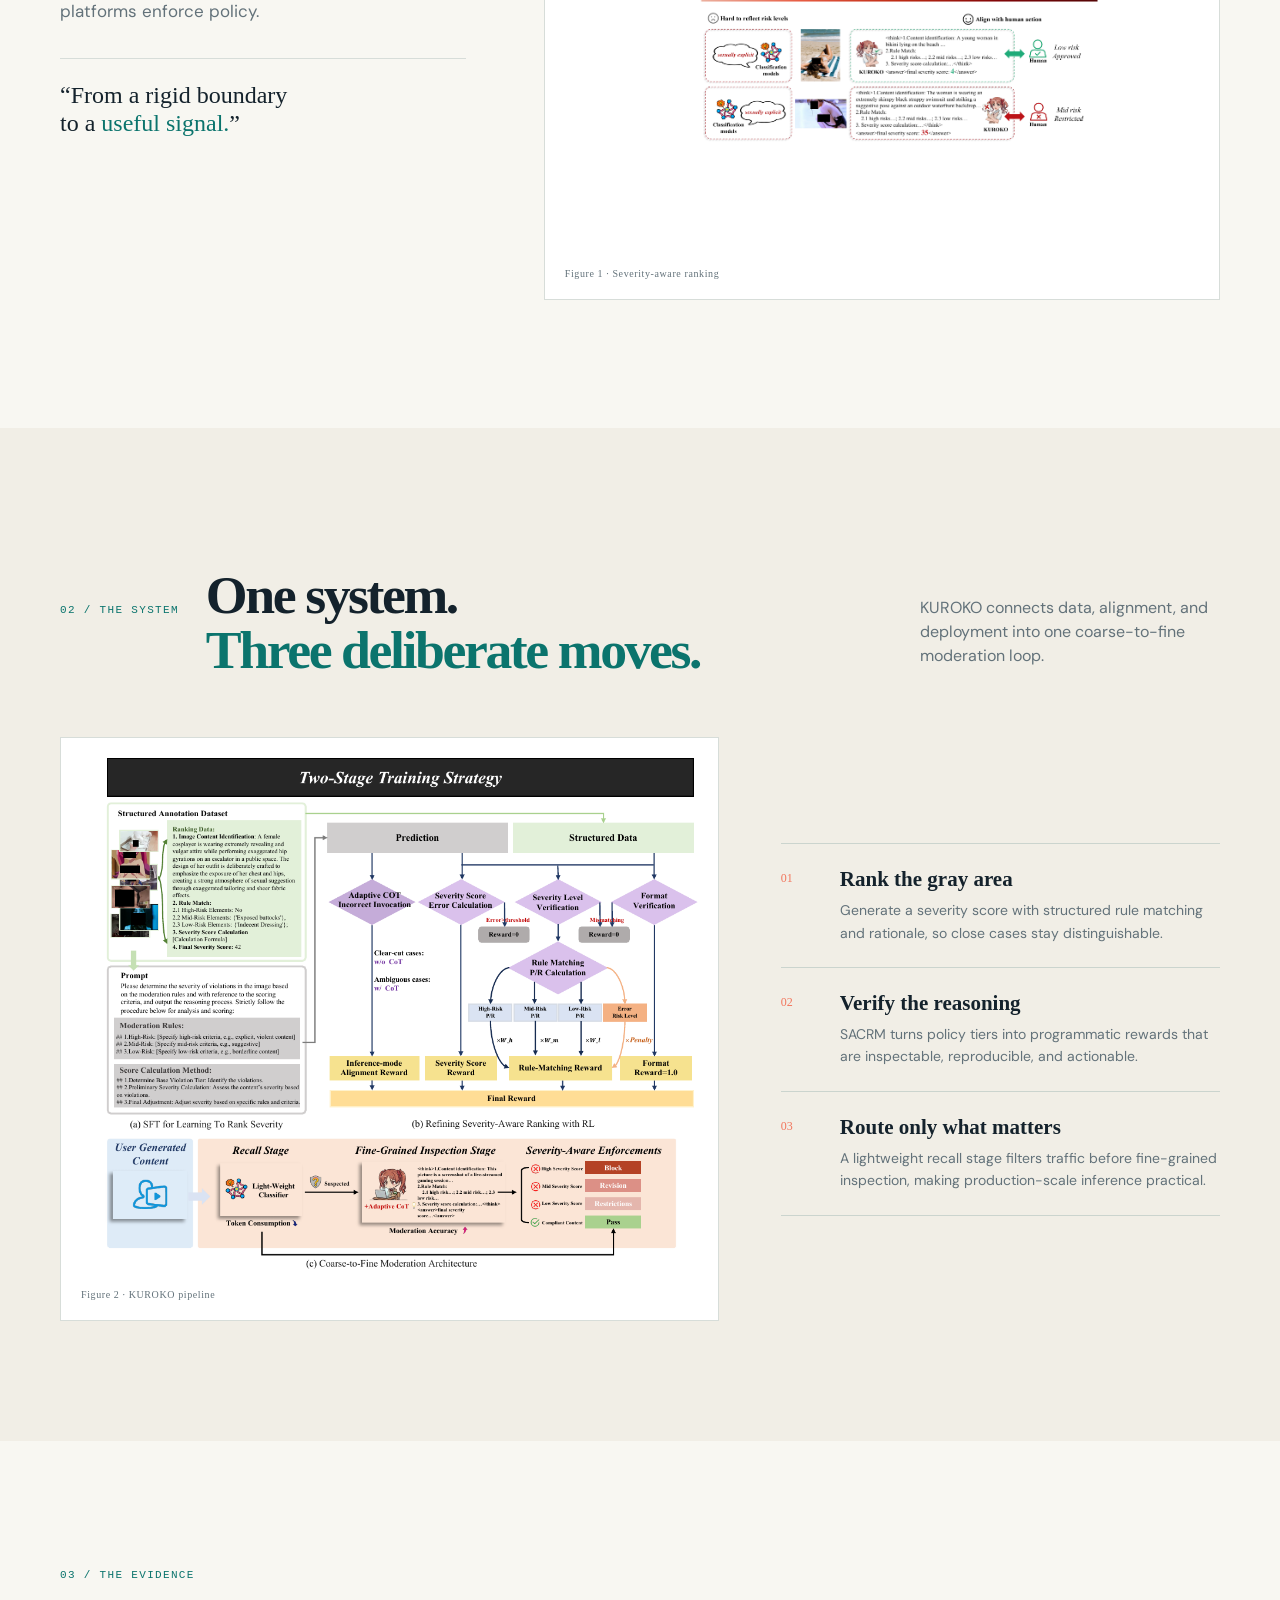
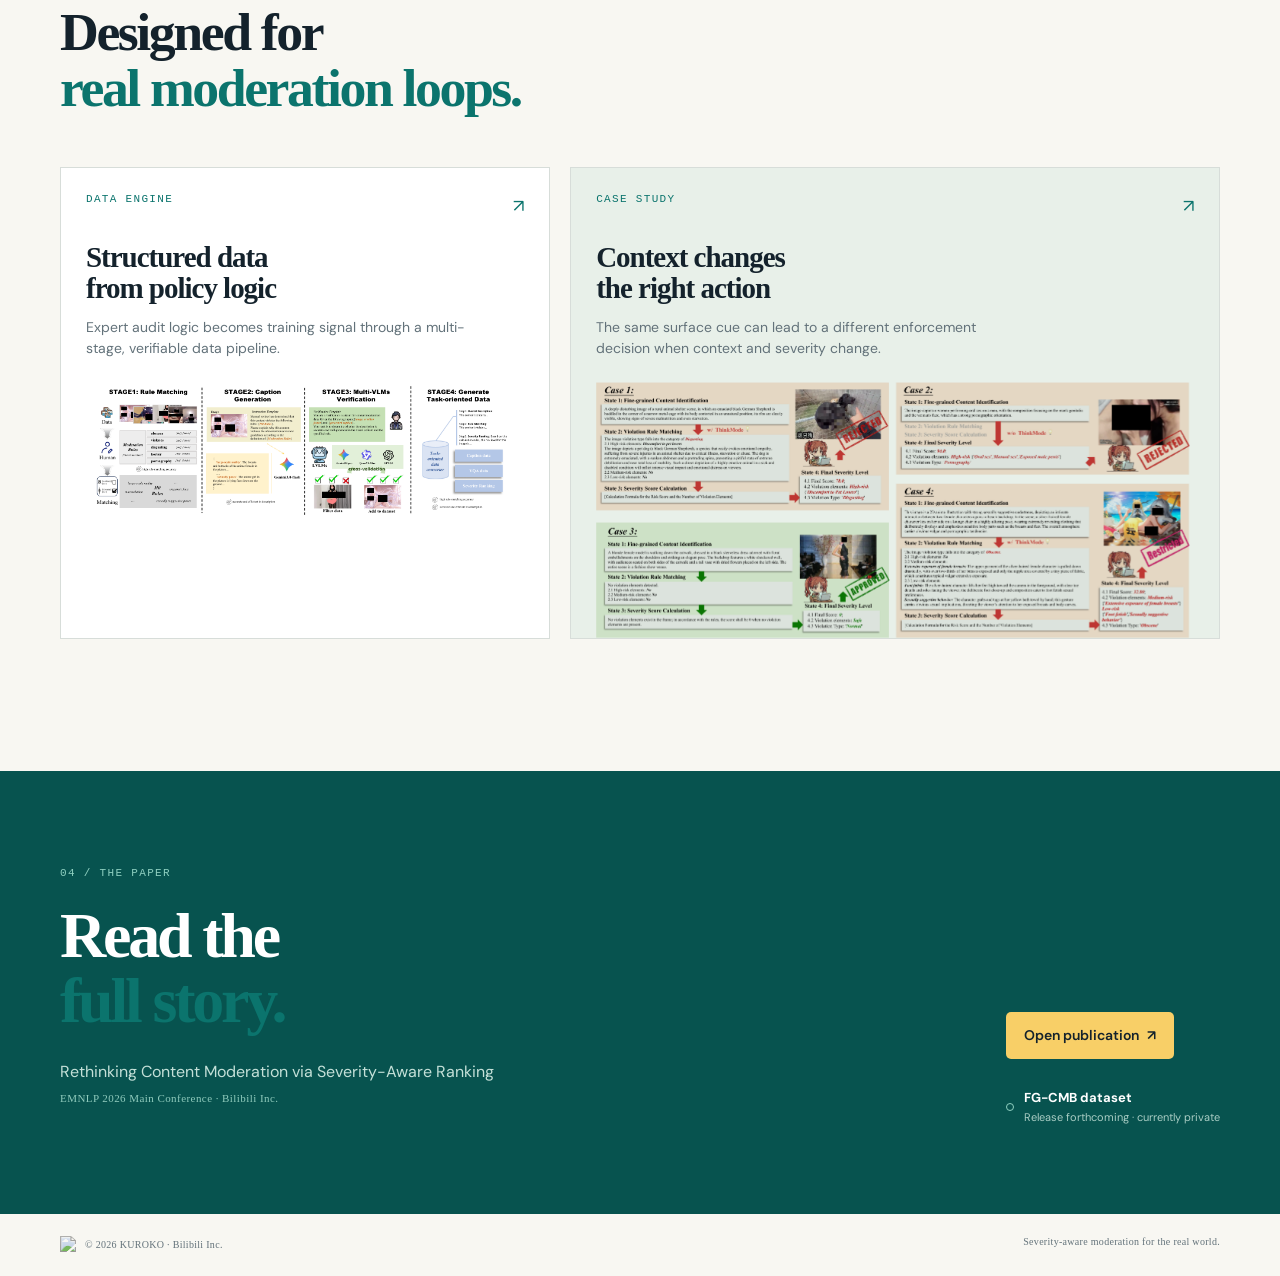
==== commit 7f82361f: "Add Bilibili identity to project page" ====
--- a/index.html
+++ b/index.html
@@ -8,13 +8,13 @@
   <link rel="preconnect" href="https://fonts.googleapis.com">
   <link rel="preconnect" href="https://fonts.gstatic.com" crossorigin>
   <link href="https://fonts.googleapis.com/css2?family=DM+Mono:wght@400;500&family=DM+Sans:wght@400;500;600;700&family=Space+Grotesk:wght@500;600;700&display=swap" rel="stylesheet">
-  <link rel="stylesheet" type="text/css" href="/style.css?v=2"><style id="kuroko-inline-style">:root{--ink:#14222c;--muted:#63727a;--line:#d7ddd9;--paper:#f8f7f2;--cream:#f1eee6;--teal:#0b746d;--teal-dark:#07534f;--coral:#f2765d;--yellow:#f8cf67;--white:#fffdfa}*{box-sizing:border-box}html{scroll-behavior:smooth}body{margin:0;background:var(--paper);color:var(--ink);font-family:'DM Sans',sans-serif;line-height:1.5}.noise{display:none}.section-wrap{width:min(1160px,calc(100% - 64px));margin:0 auto}.site-header{height:78px;display:flex;align-items:center;justify-content:space-between;width:min(1280px,calc(100% - 64px));margin:auto;border-bottom:1px solid var(--line);font-size:13px}.brand{display:flex;align-items:center;gap:10px;text-decoration:none;color:var(--ink);font:700 16px 'Space Grotesk';letter-spacing:.13em}.brand-mark{display:grid;place-items:center;background:var(--teal);color:#fff;width:27px;height:27px;border-radius:50%;font-size:15px;letter-spacing:0}.site-header nav{display:flex;gap:35px}.site-header nav a,.header-cta{color:var(--muted);text-decoration:none}.site-header nav a:hover{color:var(--teal)}.header-cta{border:1px solid #b7c3bd;padding:9px 14px;border-radius:99px;color:var(--ink)}.header-cta span,.button span{margin-left:8px}.hero{min-height:640px;display:grid;grid-template-columns:1.05fr .95fr;align-items:center;padding:68px 0 78px;gap:40px}.eyebrow,.section-index,.evidence-tag{font:500 11px 'DM Mono',monospace;letter-spacing:.12em;color:var(--teal)}.dot{display:inline-block;width:7px;height:7px;background:var(--coral);border-radius:50%;margin-right:8px}.hero h1{font:600 clamp(44px,5.1vw,74px)/1.02 'Space Grotesk';letter-spacing:-.055em;margin:22px 0 25px}.hero h1 em,.section-heading h2 em,.quote em,.paper-inner h2 em{color:var(--teal);font-style:normal}.lede{font-size:17px;line-height:1.65;color:var(--muted);max-width:590px}.hero-actions{display:flex;gap:12px;margin-top:32px}.button{display:inline-flex;align-items:center;text-decoration:none;border-radius:5px;padding:13px 18px;font-weight:600;font-size:14px}.button-primary{background:var(--teal);color:white;box-shadow:0 5px 15px #0b746d2e}.button-primary:hover{background:var(--teal-dark);transform:translateY(-1px)}.button-quiet{color:var(--ink);border:1px solid var(--line)}.button-quiet:hover{border-color:var(--teal);color:var(--teal)}.author-line{display:flex;align-items:center;gap:13px;color:var(--muted);font-size:11px;margin-top:48px;max-width:570px}.author-line strong{color:var(--ink);font-size:12px}.rule{width:1px;height:17px;background:var(--line);flex:none}.hero-art{height:490px;position:relative;display:flex;align-items:center;justify-content:center}.hero-art:before{content:'';position:absolute;width:390px;height:390px;border-radius:50%;background:#f7d88755;right:7%;top:8%;filter:blur(1px)}.orb{position:absolute;border-radius:50%;border:1px solid #0b746d35}.orb-one{width:440px;height:440px}.orb-two{width:315px;height:315px;border-style:dashed}.hero-character{height:420px;max-width:90%;object-fit:contain;position:relative;z-index:1;filter:drop-shadow(0 19px 14px #173b3922)}.art-label{position:absolute;right:3%;top:35px;font:11px 'DM Mono';color:var(--teal);letter-spacing:.09em}.score-card{position:absolute;z-index:2;bottom:20px;left:1%;padding:16px 20px;background:#fffdf8e8;border:1px solid #d0d8d2;border-radius:4px;box-shadow:0 10px 26px #153d3914;display:flex;flex-direction:column}.score-kicker,.score-caption{font:10px 'DM Mono';color:var(--muted);letter-spacing:.08em}.score-card strong{font:600 20px 'Space Grotesk';margin:4px 0}.score-card strong span{color:var(--coral)}.signal-strip{background:var(--teal);color:white}.signal-inner{display:flex;justify-content:space-between;align-items:center;min-height:75px}.signal-inner>div{display:flex;gap:13px;align-items:center;font-size:13px}.signal-number{font:11px 'DM Mono';color:#9bd7c8}.signal-note{font:italic 13px Georgia;color:#d1eee5}.section{padding:120px 0}.section-heading h2{font:600 clamp(38px,4.2vw,59px)/1.04 'Space Grotesk';letter-spacing:-.045em;margin:20px 0 50px}.why-section{padding-bottom:128px}.why-grid{display:grid;grid-template-columns:.75fr 1.25fr;gap:78px;align-items:center}.why-copy>p{font-size:17px;line-height:1.7;color:var(--muted)}.quote{font:500 24px/1.2 'Space Grotesk';padding:22px 0 0;border-top:1px solid var(--line);margin-top:32px}.visual-frame{background:white;border:1px solid var(--line);padding:20px;position:relative}.visual-frame img{display:block;width:100%;height:auto}.frame-caption{display:block;font:10px 'DM Mono';letter-spacing:.06em;color:var(--muted);padding-top:13px}.section-tint{background:var(--cream)}.pipeline-heading{display:flex;align-items:baseline;gap:27px;flex-wrap:wrap}.pipeline-heading h2{margin-bottom:58px}.pipeline-heading p{color:var(--muted);max-width:300px;margin-left:auto}.pipeline-layout{display:grid;grid-template-columns:1.2fr .8fr;gap:62px;align-items:center}.moves{display:flex;flex-direction:column;gap:0}.move{display:grid;grid-template-columns:44px 1fr;gap:15px;padding:23px 0;border-top:1px solid #cbd4ce}.move:last-child{border-bottom:1px solid #cbd4ce}.move-no{font:12px 'DM Mono';color:var(--coral);padding-top:4px}.move h3{font:600 21px 'Space Grotesk';margin:0 0 7px}.move p{font-size:14px;color:var(--muted);margin:0;line-height:1.6}.evidence-section{padding-bottom:132px}.evidence-grid{display:grid;grid-template-columns:.86fr 1.14fr;gap:20px}.evidence-card{background:#fff;border:1px solid var(--line);padding:25px 25px 0;overflow:hidden}.evidence-card-wide{background:#e8f0e9}.evidence-top{display:flex;justify-content:space-between}.evidence-arrow{color:var(--teal);font-size:18px}.evidence-card h3{font:600 29px/1.05 'Space Grotesk';letter-spacing:-.035em;margin:22px 0 13px}.evidence-card p{font-size:14px;color:var(--muted);max-width:380px}.evidence-card img{width:100%;display:block;margin:22px auto 0;mix-blend-mode:multiply}.paper-section{background:var(--teal-dark);color:white;padding:88px 0}.paper-inner{display:flex;justify-content:space-between;align-items:end;gap:40px}.paper-inner .section-index{color:#8fd0c1}.paper-inner h2{font:600 clamp(42px,5vw,67px)/1.02 'Space Grotesk';letter-spacing:-.05em;margin:20px 0 25px}.paper-inner p{color:#c4e0d8;line-height:1.6}.paper-meta{font:11px 'DM Mono';letter-spacing:.04em;color:#90cbbd}.paper-actions{display:flex;flex-direction:column;align-items:flex-start;gap:29px}.paper-actions .button-primary{background:var(--yellow);color:var(--ink);box-shadow:none}.availability{display:flex;gap:10px;align-items:center}.availability-dot{width:8px;height:8px;border:1px solid #8fd0c1;border-radius:50%}.availability strong,.availability small{display:block}.availability strong{font-size:13px}.availability small{font-size:11px;color:#a9cdc4;margin-top:2px}.site-footer{display:flex;justify-content:space-between;padding:22px 0;color:var(--muted);font:10px 'DM Mono';letter-spacing:.03em}@media(max-width:850px){.site-header nav{display:none}.hero{grid-template-columns:1fr;padding-top:53px}.hero-art{height:400px;order:-1}.hero-character{height:350px}.hero h1{font-size:49px}.signal-inner{gap:20px;overflow:auto}.signal-note{display:none}.why-grid,.pipeline-layout,.evidence-grid{grid-template-columns:1fr;gap:35px}.pipeline-heading{display:block}.pipeline-heading p{margin:0}.paper-inner{display:block}.paper-actions{margin-top:35px}.site-footer{gap:20px;flex-direction:column}.section-wrap{width:min(100% - 36px,1160px)}}@media(max-width:480px){.site-header{width:calc(100% - 36px)}.header-cta{font-size:11px;padding:8px 10px}.hero{min-height:0;padding:42px 0 60px}.hero-art{height:325px}.hero-character{height:285px}.orb-one{width:290px;height:290px}.orb-two{width:220px;height:220px}.hero-art:before{width:270px;height:270px}.score-card{bottom:0;left:0;padding:11px 13px}.score-card strong{font-size:16px}.art-label{top:5px}.author-line{align-items:flex-start}.hero-actions{flex-wrap:wrap}.section{padding:78px 0}.section-heading h2{margin-bottom:35px}.signal-inner{min-height:60px}.signal-inner>div{font-size:11px}.visual-frame{padding:10px}.evidence-card h3{font-size:26px}}
+  <link rel="stylesheet" type="text/css" href="/style.css?v=2"><style id="kuroko-inline-style">:root{--ink:#14222c;--muted:#63727a;--line:#d7ddd9;--paper:#f8f7f2;--cream:#f1eee6;--teal:#0b746d;--teal-dark:#07534f;--coral:#f2765d;--yellow:#f8cf67;--white:#fffdfa}*{box-sizing:border-box}html{scroll-behavior:smooth}body{margin:0;background:var(--paper);color:var(--ink);font-family:'DM Sans',sans-serif;line-height:1.5}.noise{display:none}.section-wrap{width:min(1160px,calc(100% - 64px));margin:0 auto}.site-header{height:78px;display:flex;align-items:center;justify-content:space-between;width:min(1280px,calc(100% - 64px));margin:auto;border-bottom:1px solid var(--line);font-size:13px}.brand{display:flex;align-items:center;gap:10px;text-decoration:none;color:var(--ink);font:700 16px 'Space Grotesk';letter-spacing:.13em}.bili-wordmark{width:57px;height:27px;object-fit:contain;object-position:center;mix-blend-mode:multiply}.brand-separator{width:1px;height:18px;background:var(--line);margin:0 2px}.brand-mark{display:grid;place-items:center;background:var(--teal);color:#fff;width:27px;height:27px;border-radius:50%;font-size:15px;letter-spacing:0}.site-header nav{display:flex;gap:35px}.site-header nav a,.header-cta{color:var(--muted);text-decoration:none}.site-header nav a:hover{color:var(--teal)}.header-cta{border:1px solid #b7c3bd;padding:9px 14px;border-radius:99px;color:var(--ink)}.header-cta span,.button span{margin-left:8px}.hero{min-height:640px;display:grid;grid-template-columns:1.05fr .95fr;align-items:center;padding:68px 0 78px;gap:40px}.eyebrow,.section-index,.evidence-tag{font:500 11px 'DM Mono',monospace;letter-spacing:.12em;color:var(--teal)}.dot{display:inline-block;width:7px;height:7px;background:var(--coral);border-radius:50%;margin-right:8px}.hero h1{font:600 clamp(44px,5.1vw,74px)/1.02 'Space Grotesk';letter-spacing:-.055em;margin:22px 0 25px}.hero h1 em,.section-heading h2 em,.quote em,.paper-inner h2 em{color:var(--teal);font-style:normal}.lede{font-size:17px;line-height:1.65;color:var(--muted);max-width:590px}.hero-actions{display:flex;gap:12px;margin-top:32px}.button{display:inline-flex;align-items:center;text-decoration:none;border-radius:5px;padding:13px 18px;font-weight:600;font-size:14px}.button-primary{background:var(--teal);color:white;box-shadow:0 5px 15px #0b746d2e}.button-primary:hover{background:var(--teal-dark);transform:translateY(-1px)}.button-quiet{color:var(--ink);border:1px solid var(--line)}.button-quiet:hover{border-color:var(--teal);color:var(--teal)}.author-line{display:flex;align-items:center;gap:13px;color:var(--muted);font-size:11px;margin-top:48px;max-width:570px}.author-line strong{color:var(--ink);font-size:12px}.rule{width:1px;height:17px;background:var(--line);flex:none}.hero-art{height:490px;position:relative;display:flex;align-items:center;justify-content:center}.hero-art:before{content:'';position:absolute;width:390px;height:390px;border-radius:50%;background:#f7d88755;right:7%;top:8%;filter:blur(1px)}.orb{position:absolute;border-radius:50%;border:1px solid #0b746d35}.orb-one{width:440px;height:440px}.orb-two{width:315px;height:315px;border-style:dashed}.hero-character{height:420px;max-width:90%;object-fit:contain;position:relative;z-index:1;filter:drop-shadow(0 19px 14px #173b3922)}.art-label{position:absolute;right:3%;top:35px;font:11px 'DM Mono';color:var(--teal);letter-spacing:.09em}.score-card{position:absolute;z-index:2;bottom:20px;left:1%;padding:16px 20px;background:#fffdf8e8;border:1px solid #d0d8d2;border-radius:4px;box-shadow:0 10px 26px #153d3914;display:flex;flex-direction:column}.score-kicker,.score-caption{font:10px 'DM Mono';color:var(--muted);letter-spacing:.08em}.score-card strong{font:600 20px 'Space Grotesk';margin:4px 0}.score-card strong span{color:var(--coral)}.signal-strip{background:var(--teal);color:white}.signal-inner{display:flex;justify-content:space-between;align-items:center;min-height:75px}.signal-inner>div{display:flex;gap:13px;align-items:center;font-size:13px}.signal-number{font:11px 'DM Mono';color:#9bd7c8}.signal-note{font:italic 13px Georgia;color:#d1eee5}.section{padding:120px 0}.section-heading h2{font:600 clamp(38px,4.2vw,59px)/1.04 'Space Grotesk';letter-spacing:-.045em;margin:20px 0 50px}.why-section{padding-bottom:128px}.why-grid{display:grid;grid-template-columns:.75fr 1.25fr;gap:78px;align-items:center}.why-copy>p{font-size:17px;line-height:1.7;color:var(--muted)}.quote{font:500 24px/1.2 'Space Grotesk';padding:22px 0 0;border-top:1px solid var(--line);margin-top:32px}.visual-frame{background:white;border:1px solid var(--line);padding:20px;position:relative}.visual-frame img{display:block;width:100%;height:auto}.frame-caption{display:block;font:10px 'DM Mono';letter-spacing:.06em;color:var(--muted);padding-top:13px}.section-tint{background:var(--cream)}.pipeline-heading{display:flex;align-items:baseline;gap:27px;flex-wrap:wrap}.pipeline-heading h2{margin-bottom:58px}.pipeline-heading p{color:var(--muted);max-width:300px;margin-left:auto}.pipeline-layout{display:grid;grid-template-columns:1.2fr .8fr;gap:62px;align-items:center}.moves{display:flex;flex-direction:column;gap:0}.move{display:grid;grid-template-columns:44px 1fr;gap:15px;padding:23px 0;border-top:1px solid #cbd4ce}.move:last-child{border-bottom:1px solid #cbd4ce}.move-no{font:12px 'DM Mono';color:var(--coral);padding-top:4px}.move h3{font:600 21px 'Space Grotesk';margin:0 0 7px}.move p{font-size:14px;color:var(--muted);margin:0;line-height:1.6}.evidence-section{padding-bottom:132px}.evidence-grid{display:grid;grid-template-columns:.86fr 1.14fr;gap:20px}.evidence-card{background:#fff;border:1px solid var(--line);padding:25px 25px 0;overflow:hidden}.evidence-card-wide{background:#e8f0e9}.evidence-top{display:flex;justify-content:space-between}.evidence-arrow{color:var(--teal);font-size:18px}.evidence-card h3{font:600 29px/1.05 'Space Grotesk';letter-spacing:-.035em;margin:22px 0 13px}.evidence-card p{font-size:14px;color:var(--muted);max-width:380px}.evidence-card img{width:100%;display:block;margin:22px auto 0;mix-blend-mode:multiply}.paper-section{background:var(--teal-dark);color:white;padding:88px 0}.paper-inner{display:flex;justify-content:space-between;align-items:end;gap:40px}.paper-inner .section-index{color:#8fd0c1}.paper-inner h2{font:600 clamp(42px,5vw,67px)/1.02 'Space Grotesk';letter-spacing:-.05em;margin:20px 0 25px}.paper-inner p{color:#c4e0d8;line-height:1.6}.paper-meta{font:11px 'DM Mono';letter-spacing:.04em;color:#90cbbd}.paper-actions{display:flex;flex-direction:column;align-items:flex-start;gap:29px}.paper-actions .button-primary{background:var(--yellow);color:var(--ink);box-shadow:none}.availability{display:flex;gap:10px;align-items:center}.availability-dot{width:8px;height:8px;border:1px solid #8fd0c1;border-radius:50%}.availability strong,.availability small{display:block}.availability strong{font-size:13px}.availability small{font-size:11px;color:#a9cdc4;margin-top:2px}.site-footer{display:flex;justify-content:space-between;padding:22px 0;color:var(--muted);font:10px 'DM Mono';letter-spacing:.03em}.footer-org{display:flex;align-items:center;gap:8px}.footer-org img{width:17px;height:17px;object-fit:contain;mix-blend-mode:multiply;opacity:.8}@media(max-width:850px){.site-header nav{display:none}.hero{grid-template-columns:1fr;padding-top:53px}.hero-art{height:400px;order:-1}.hero-character{height:350px}.hero h1{font-size:49px}.signal-inner{gap:20px;overflow:auto}.signal-note{display:none}.why-grid,.pipeline-layout,.evidence-grid{grid-template-columns:1fr;gap:35px}.pipeline-heading{display:block}.pipeline-heading p{margin:0}.paper-inner{display:block}.paper-actions{margin-top:35px}.site-footer{gap:20px;flex-direction:column}.section-wrap{width:min(100% - 36px,1160px)}}@media(max-width:480px){.site-header{width:calc(100% - 36px)}.header-cta{font-size:11px;padding:8px 10px}.hero{min-height:0;padding:42px 0 60px}.hero-art{height:325px}.hero-character{height:285px}.orb-one{width:290px;height:290px}.orb-two{width:220px;height:220px}.hero-art:before{width:270px;height:270px}.score-card{bottom:0;left:0;padding:11px 13px}.score-card strong{font-size:16px}.art-label{top:5px}.author-line{align-items:flex-start}.hero-actions{flex-wrap:wrap}.section{padding:78px 0}.section-heading h2{margin-bottom:35px}.signal-inner{min-height:60px}.signal-inner>div{font-size:11px}.visual-frame{padding:10px}.evidence-card h3{font-size:26px}}
 </style>
 </head>
 <body>
   <div class="noise"></div>
   <header class="site-header">
-    <a class="brand" href="#top" aria-label="KUROKO home"><span class="brand-mark">K</span><span>KUROKO</span></a>
+    <a class="brand" href="#top" aria-label="KUROKO home"><img class="bili-wordmark" src="images/bilibili.png" alt="Bilibili"><span class="brand-separator"></span><span class="brand-mark">K</span><span>KUROKO</span></a>
     <nav>
       <a href="#why">Why KUROKO</a>
       <a href="#pipeline">Pipeline</a>
@@ -58,6 +58,6 @@
 
     <section id="paper" class="paper-section"><div class="section-wrap paper-inner"><div><span class="section-index">04 / THE PAPER</span><h2>Read the<br><em>full story.</em></h2><p>Rethinking Content Moderation via Severity-Aware Ranking<br><span class="paper-meta">EMNLP 2026 Main Conference · Bilibili Inc.</span></p></div><div class="paper-actions"><a class="button button-primary" href="paper.pdf" target="_blank" rel="noreferrer">Open publication <span>↗</span></a><div class="availability"><span class="availability-dot"></span><div><strong>FG-CMB dataset</strong><small>Release forthcoming · currently private</small></div></div></div></div></section>
   </main>
-  <footer class="site-footer section-wrap"><span>© 2026 KUROKO · Bilibili Inc.</span><span>Severity-aware moderation for the real world.</span></footer>
+  <footer class="site-footer section-wrap"><span class="footer-org"><img src="images/bilibili2.png" alt="Bilibili"> <span>© 2026 KUROKO · Bilibili Inc.</span></span><span>Severity-aware moderation for the real world.</span></footer>
 </body>
 </html>
--- a/style.css
+++ b/style.css
@@ -1 +1 @@
-:root{--ink:#14222c;--muted:#63727a;--line:#d7ddd9;--paper:#f8f7f2;--cream:#f1eee6;--teal:#0b746d;--teal-dark:#07534f;--coral:#f2765d;--yellow:#f8cf67;--white:#fffdfa}*{box-sizing:border-box}html{scroll-behavior:smooth}body{margin:0;background:var(--paper);color:var(--ink);font-family:'DM Sans',sans-serif;line-height:1.5}.noise{display:none}.section-wrap{width:min(1160px,calc(100% - 64px));margin:0 auto}.site-header{height:78px;display:flex;align-items:center;justify-content:space-between;width:min(1280px,calc(100% - 64px));margin:auto;border-bottom:1px solid var(--line);font-size:13px}.brand{display:flex;align-items:center;gap:10px;text-decoration:none;color:var(--ink);font:700 16px 'Space Grotesk';letter-spacing:.13em}.brand-mark{display:grid;place-items:center;background:var(--teal);color:#fff;width:27px;height:27px;border-radius:50%;font-size:15px;letter-spacing:0}.site-header nav{display:flex;gap:35px}.site-header nav a,.header-cta{color:var(--muted);text-decoration:none}.site-header nav a:hover{color:var(--teal)}.header-cta{border:1px solid #b7c3bd;padding:9px 14px;border-radius:99px;color:var(--ink)}.header-cta span,.button span{margin-left:8px}.hero{min-height:640px;display:grid;grid-template-columns:1.05fr .95fr;align-items:center;padding:68px 0 78px;gap:40px}.eyebrow,.section-index,.evidence-tag{font:500 11px 'DM Mono',monospace;letter-spacing:.12em;color:var(--teal)}.dot{display:inline-block;width:7px;height:7px;background:var(--coral);border-radius:50%;margin-right:8px}.hero h1{font:600 clamp(44px,5.1vw,74px)/1.02 'Space Grotesk';letter-spacing:-.055em;margin:22px 0 25px}.hero h1 em,.section-heading h2 em,.quote em,.paper-inner h2 em{color:var(--teal);font-style:normal}.lede{font-size:17px;line-height:1.65;color:var(--muted);max-width:590px}.hero-actions{display:flex;gap:12px;margin-top:32px}.button{display:inline-flex;align-items:center;text-decoration:none;border-radius:5px;padding:13px 18px;font-weight:600;font-size:14px}.button-primary{background:var(--teal);color:white;box-shadow:0 5px 15px #0b746d2e}.button-primary:hover{background:var(--teal-dark);transform:translateY(-1px)}.button-quiet{color:var(--ink);border:1px solid var(--line)}.button-quiet:hover{border-color:var(--teal);color:var(--teal)}.author-line{display:flex;align-items:center;gap:13px;color:var(--muted);font-size:11px;margin-top:48px;max-width:570px}.author-line strong{color:var(--ink);font-size:12px}.rule{width:1px;height:17px;background:var(--line);flex:none}.hero-art{height:490px;position:relative;display:flex;align-items:center;justify-content:center}.hero-art:before{content:'';position:absolute;width:390px;height:390px;border-radius:50%;background:#f7d88755;right:7%;top:8%;filter:blur(1px)}.orb{position:absolute;border-radius:50%;border:1px solid #0b746d35}.orb-one{width:440px;height:440px}.orb-two{width:315px;height:315px;border-style:dashed}.hero-character{height:420px;max-width:90%;object-fit:contain;position:relative;z-index:1;filter:drop-shadow(0 19px 14px #173b3922)}.art-label{position:absolute;right:3%;top:35px;font:11px 'DM Mono';color:var(--teal);letter-spacing:.09em}.score-card{position:absolute;z-index:2;bottom:20px;left:1%;padding:16px 20px;background:#fffdf8e8;border:1px solid #d0d8d2;border-radius:4px;box-shadow:0 10px 26px #153d3914;display:flex;flex-direction:column}.score-kicker,.score-caption{font:10px 'DM Mono';color:var(--muted);letter-spacing:.08em}.score-card strong{font:600 20px 'Space Grotesk';margin:4px 0}.score-card strong span{color:var(--coral)}.signal-strip{background:var(--teal);color:white}.signal-inner{display:flex;justify-content:space-between;align-items:center;min-height:75px}.signal-inner>div{display:flex;gap:13px;align-items:center;font-size:13px}.signal-number{font:11px 'DM Mono';color:#9bd7c8}.signal-note{font:italic 13px Georgia;color:#d1eee5}.section{padding:120px 0}.section-heading h2{font:600 clamp(38px,4.2vw,59px)/1.04 'Space Grotesk';letter-spacing:-.045em;margin:20px 0 50px}.why-section{padding-bottom:128px}.why-grid{display:grid;grid-template-columns:.75fr 1.25fr;gap:78px;align-items:center}.why-copy>p{font-size:17px;line-height:1.7;color:var(--muted)}.quote{font:500 24px/1.2 'Space Grotesk';padding:22px 0 0;border-top:1px solid var(--line);margin-top:32px}.visual-frame{background:white;border:1px solid var(--line);padding:20px;position:relative}.visual-frame img{display:block;width:100%;height:auto}.frame-caption{display:block;font:10px 'DM Mono';letter-spacing:.06em;color:var(--muted);padding-top:13px}.section-tint{background:var(--cream)}.pipeline-heading{display:flex;align-items:baseline;gap:27px;flex-wrap:wrap}.pipeline-heading h2{margin-bottom:58px}.pipeline-heading p{color:var(--muted);max-width:300px;margin-left:auto}.pipeline-layout{display:grid;grid-template-columns:1.2fr .8fr;gap:62px;align-items:center}.moves{display:flex;flex-direction:column;gap:0}.move{display:grid;grid-template-columns:44px 1fr;gap:15px;padding:23px 0;border-top:1px solid #cbd4ce}.move:last-child{border-bottom:1px solid #cbd4ce}.move-no{font:12px 'DM Mono';color:var(--coral);padding-top:4px}.move h3{font:600 21px 'Space Grotesk';margin:0 0 7px}.move p{font-size:14px;color:var(--muted);margin:0;line-height:1.6}.evidence-section{padding-bottom:132px}.evidence-grid{display:grid;grid-template-columns:.86fr 1.14fr;gap:20px}.evidence-card{background:#fff;border:1px solid var(--line);padding:25px 25px 0;overflow:hidden}.evidence-card-wide{background:#e8f0e9}.evidence-top{display:flex;justify-content:space-between}.evidence-arrow{color:var(--teal);font-size:18px}.evidence-card h3{font:600 29px/1.05 'Space Grotesk';letter-spacing:-.035em;margin:22px 0 13px}.evidence-card p{font-size:14px;color:var(--muted);max-width:380px}.evidence-card img{width:100%;display:block;margin:22px auto 0;mix-blend-mode:multiply}.paper-section{background:var(--teal-dark);color:white;padding:88px 0}.paper-inner{display:flex;justify-content:space-between;align-items:end;gap:40px}.paper-inner .section-index{color:#8fd0c1}.paper-inner h2{font:600 clamp(42px,5vw,67px)/1.02 'Space Grotesk';letter-spacing:-.05em;margin:20px 0 25px}.paper-inner p{color:#c4e0d8;line-height:1.6}.paper-meta{font:11px 'DM Mono';letter-spacing:.04em;color:#90cbbd}.paper-actions{display:flex;flex-direction:column;align-items:flex-start;gap:29px}.paper-actions .button-primary{background:var(--yellow);color:var(--ink);box-shadow:none}.availability{display:flex;gap:10px;align-items:center}.availability-dot{width:8px;height:8px;border:1px solid #8fd0c1;border-radius:50%}.availability strong,.availability small{display:block}.availability strong{font-size:13px}.availability small{font-size:11px;color:#a9cdc4;margin-top:2px}.site-footer{display:flex;justify-content:space-between;padding:22px 0;color:var(--muted);font:10px 'DM Mono';letter-spacing:.03em}@media(max-width:850px){.site-header nav{display:none}.hero{grid-template-columns:1fr;padding-top:53px}.hero-art{height:400px;order:-1}.hero-character{height:350px}.hero h1{font-size:49px}.signal-inner{gap:20px;overflow:auto}.signal-note{display:none}.why-grid,.pipeline-layout,.evidence-grid{grid-template-columns:1fr;gap:35px}.pipeline-heading{display:block}.pipeline-heading p{margin:0}.paper-inner{display:block}.paper-actions{margin-top:35px}.site-footer{gap:20px;flex-direction:column}.section-wrap{width:min(100% - 36px,1160px)}}@media(max-width:480px){.site-header{width:calc(100% - 36px)}.header-cta{font-size:11px;padding:8px 10px}.hero{min-height:0;padding:42px 0 60px}.hero-art{height:325px}.hero-character{height:285px}.orb-one{width:290px;height:290px}.orb-two{width:220px;height:220px}.hero-art:before{width:270px;height:270px}.score-card{bottom:0;left:0;padding:11px 13px}.score-card strong{font-size:16px}.art-label{top:5px}.author-line{align-items:flex-start}.hero-actions{flex-wrap:wrap}.section{padding:78px 0}.section-heading h2{margin-bottom:35px}.signal-inner{min-height:60px}.signal-inner>div{font-size:11px}.visual-frame{padding:10px}.evidence-card h3{font-size:26px}}
+:root{--ink:#14222c;--muted:#63727a;--line:#d7ddd9;--paper:#f8f7f2;--cream:#f1eee6;--teal:#0b746d;--teal-dark:#07534f;--coral:#f2765d;--yellow:#f8cf67;--white:#fffdfa}*{box-sizing:border-box}html{scroll-behavior:smooth}body{margin:0;background:var(--paper);color:var(--ink);font-family:'DM Sans',sans-serif;line-height:1.5}.noise{display:none}.section-wrap{width:min(1160px,calc(100% - 64px));margin:0 auto}.site-header{height:78px;display:flex;align-items:center;justify-content:space-between;width:min(1280px,calc(100% - 64px));margin:auto;border-bottom:1px solid var(--line);font-size:13px}.brand{display:flex;align-items:center;gap:10px;text-decoration:none;color:var(--ink);font:700 16px 'Space Grotesk';letter-spacing:.13em}.bili-wordmark{width:57px;height:27px;object-fit:contain;object-position:center;mix-blend-mode:multiply}.brand-separator{width:1px;height:18px;background:var(--line);margin:0 2px}.brand-mark{display:grid;place-items:center;background:var(--teal);color:#fff;width:27px;height:27px;border-radius:50%;font-size:15px;letter-spacing:0}.site-header nav{display:flex;gap:35px}.site-header nav a,.header-cta{color:var(--muted);text-decoration:none}.site-header nav a:hover{color:var(--teal)}.header-cta{border:1px solid #b7c3bd;padding:9px 14px;border-radius:99px;color:var(--ink)}.header-cta span,.button span{margin-left:8px}.hero{min-height:640px;display:grid;grid-template-columns:1.05fr .95fr;align-items:center;padding:68px 0 78px;gap:40px}.eyebrow,.section-index,.evidence-tag{font:500 11px 'DM Mono',monospace;letter-spacing:.12em;color:var(--teal)}.dot{display:inline-block;width:7px;height:7px;background:var(--coral);border-radius:50%;margin-right:8px}.hero h1{font:600 clamp(44px,5.1vw,74px)/1.02 'Space Grotesk';letter-spacing:-.055em;margin:22px 0 25px}.hero h1 em,.section-heading h2 em,.quote em,.paper-inner h2 em{color:var(--teal);font-style:normal}.lede{font-size:17px;line-height:1.65;color:var(--muted);max-width:590px}.hero-actions{display:flex;gap:12px;margin-top:32px}.button{display:inline-flex;align-items:center;text-decoration:none;border-radius:5px;padding:13px 18px;font-weight:600;font-size:14px}.button-primary{background:var(--teal);color:white;box-shadow:0 5px 15px #0b746d2e}.button-primary:hover{background:var(--teal-dark);transform:translateY(-1px)}.button-quiet{color:var(--ink);border:1px solid var(--line)}.button-quiet:hover{border-color:var(--teal);color:var(--teal)}.author-line{display:flex;align-items:center;gap:13px;color:var(--muted);font-size:11px;margin-top:48px;max-width:570px}.author-line strong{color:var(--ink);font-size:12px}.rule{width:1px;height:17px;background:var(--line);flex:none}.hero-art{height:490px;position:relative;display:flex;align-items:center;justify-content:center}.hero-art:before{content:'';position:absolute;width:390px;height:390px;border-radius:50%;background:#f7d88755;right:7%;top:8%;filter:blur(1px)}.orb{position:absolute;border-radius:50%;border:1px solid #0b746d35}.orb-one{width:440px;height:440px}.orb-two{width:315px;height:315px;border-style:dashed}.hero-character{height:420px;max-width:90%;object-fit:contain;position:relative;z-index:1;filter:drop-shadow(0 19px 14px #173b3922)}.art-label{position:absolute;right:3%;top:35px;font:11px 'DM Mono';color:var(--teal);letter-spacing:.09em}.score-card{position:absolute;z-index:2;bottom:20px;left:1%;padding:16px 20px;background:#fffdf8e8;border:1px solid #d0d8d2;border-radius:4px;box-shadow:0 10px 26px #153d3914;display:flex;flex-direction:column}.score-kicker,.score-caption{font:10px 'DM Mono';color:var(--muted);letter-spacing:.08em}.score-card strong{font:600 20px 'Space Grotesk';margin:4px 0}.score-card strong span{color:var(--coral)}.signal-strip{background:var(--teal);color:white}.signal-inner{display:flex;justify-content:space-between;align-items:center;min-height:75px}.signal-inner>div{display:flex;gap:13px;align-items:center;font-size:13px}.signal-number{font:11px 'DM Mono';color:#9bd7c8}.signal-note{font:italic 13px Georgia;color:#d1eee5}.section{padding:120px 0}.section-heading h2{font:600 clamp(38px,4.2vw,59px)/1.04 'Space Grotesk';letter-spacing:-.045em;margin:20px 0 50px}.why-section{padding-bottom:128px}.why-grid{display:grid;grid-template-columns:.75fr 1.25fr;gap:78px;align-items:center}.why-copy>p{font-size:17px;line-height:1.7;color:var(--muted)}.quote{font:500 24px/1.2 'Space Grotesk';padding:22px 0 0;border-top:1px solid var(--line);margin-top:32px}.visual-frame{background:white;border:1px solid var(--line);padding:20px;position:relative}.visual-frame img{display:block;width:100%;height:auto}.frame-caption{display:block;font:10px 'DM Mono';letter-spacing:.06em;color:var(--muted);padding-top:13px}.section-tint{background:var(--cream)}.pipeline-heading{display:flex;align-items:baseline;gap:27px;flex-wrap:wrap}.pipeline-heading h2{margin-bottom:58px}.pipeline-heading p{color:var(--muted);max-width:300px;margin-left:auto}.pipeline-layout{display:grid;grid-template-columns:1.2fr .8fr;gap:62px;align-items:center}.moves{display:flex;flex-direction:column;gap:0}.move{display:grid;grid-template-columns:44px 1fr;gap:15px;padding:23px 0;border-top:1px solid #cbd4ce}.move:last-child{border-bottom:1px solid #cbd4ce}.move-no{font:12px 'DM Mono';color:var(--coral);padding-top:4px}.move h3{font:600 21px 'Space Grotesk';margin:0 0 7px}.move p{font-size:14px;color:var(--muted);margin:0;line-height:1.6}.evidence-section{padding-bottom:132px}.evidence-grid{display:grid;grid-template-columns:.86fr 1.14fr;gap:20px}.evidence-card{background:#fff;border:1px solid var(--line);padding:25px 25px 0;overflow:hidden}.evidence-card-wide{background:#e8f0e9}.evidence-top{display:flex;justify-content:space-between}.evidence-arrow{color:var(--teal);font-size:18px}.evidence-card h3{font:600 29px/1.05 'Space Grotesk';letter-spacing:-.035em;margin:22px 0 13px}.evidence-card p{font-size:14px;color:var(--muted);max-width:380px}.evidence-card img{width:100%;display:block;margin:22px auto 0;mix-blend-mode:multiply}.paper-section{background:var(--teal-dark);color:white;padding:88px 0}.paper-inner{display:flex;justify-content:space-between;align-items:end;gap:40px}.paper-inner .section-index{color:#8fd0c1}.paper-inner h2{font:600 clamp(42px,5vw,67px)/1.02 'Space Grotesk';letter-spacing:-.05em;margin:20px 0 25px}.paper-inner p{color:#c4e0d8;line-height:1.6}.paper-meta{font:11px 'DM Mono';letter-spacing:.04em;color:#90cbbd}.paper-actions{display:flex;flex-direction:column;align-items:flex-start;gap:29px}.paper-actions .button-primary{background:var(--yellow);color:var(--ink);box-shadow:none}.availability{display:flex;gap:10px;align-items:center}.availability-dot{width:8px;height:8px;border:1px solid #8fd0c1;border-radius:50%}.availability strong,.availability small{display:block}.availability strong{font-size:13px}.availability small{font-size:11px;color:#a9cdc4;margin-top:2px}.site-footer{display:flex;justify-content:space-between;padding:22px 0;color:var(--muted);font:10px 'DM Mono';letter-spacing:.03em}.footer-org{display:flex;align-items:center;gap:8px}.footer-org img{width:17px;height:17px;object-fit:contain;mix-blend-mode:multiply;opacity:.8}@media(max-width:850px){.site-header nav{display:none}.hero{grid-template-columns:1fr;padding-top:53px}.hero-art{height:400px;order:-1}.hero-character{height:350px}.hero h1{font-size:49px}.signal-inner{gap:20px;overflow:auto}.signal-note{display:none}.why-grid,.pipeline-layout,.evidence-grid{grid-template-columns:1fr;gap:35px}.pipeline-heading{display:block}.pipeline-heading p{margin:0}.paper-inner{display:block}.paper-actions{margin-top:35px}.site-footer{gap:20px;flex-direction:column}.section-wrap{width:min(100% - 36px,1160px)}}@media(max-width:480px){.site-header{width:calc(100% - 36px)}.header-cta{font-size:11px;padding:8px 10px}.hero{min-height:0;padding:42px 0 60px}.hero-art{height:325px}.hero-character{height:285px}.orb-one{width:290px;height:290px}.orb-two{width:220px;height:220px}.hero-art:before{width:270px;height:270px}.score-card{bottom:0;left:0;padding:11px 13px}.score-card strong{font-size:16px}.art-label{top:5px}.author-line{align-items:flex-start}.hero-actions{flex-wrap:wrap}.section{padding:78px 0}.section-heading h2{margin-bottom:35px}.signal-inner{min-height:60px}.signal-inner>div{font-size:11px}.visual-frame{padding:10px}.evidence-card h3{font-size:26px}}
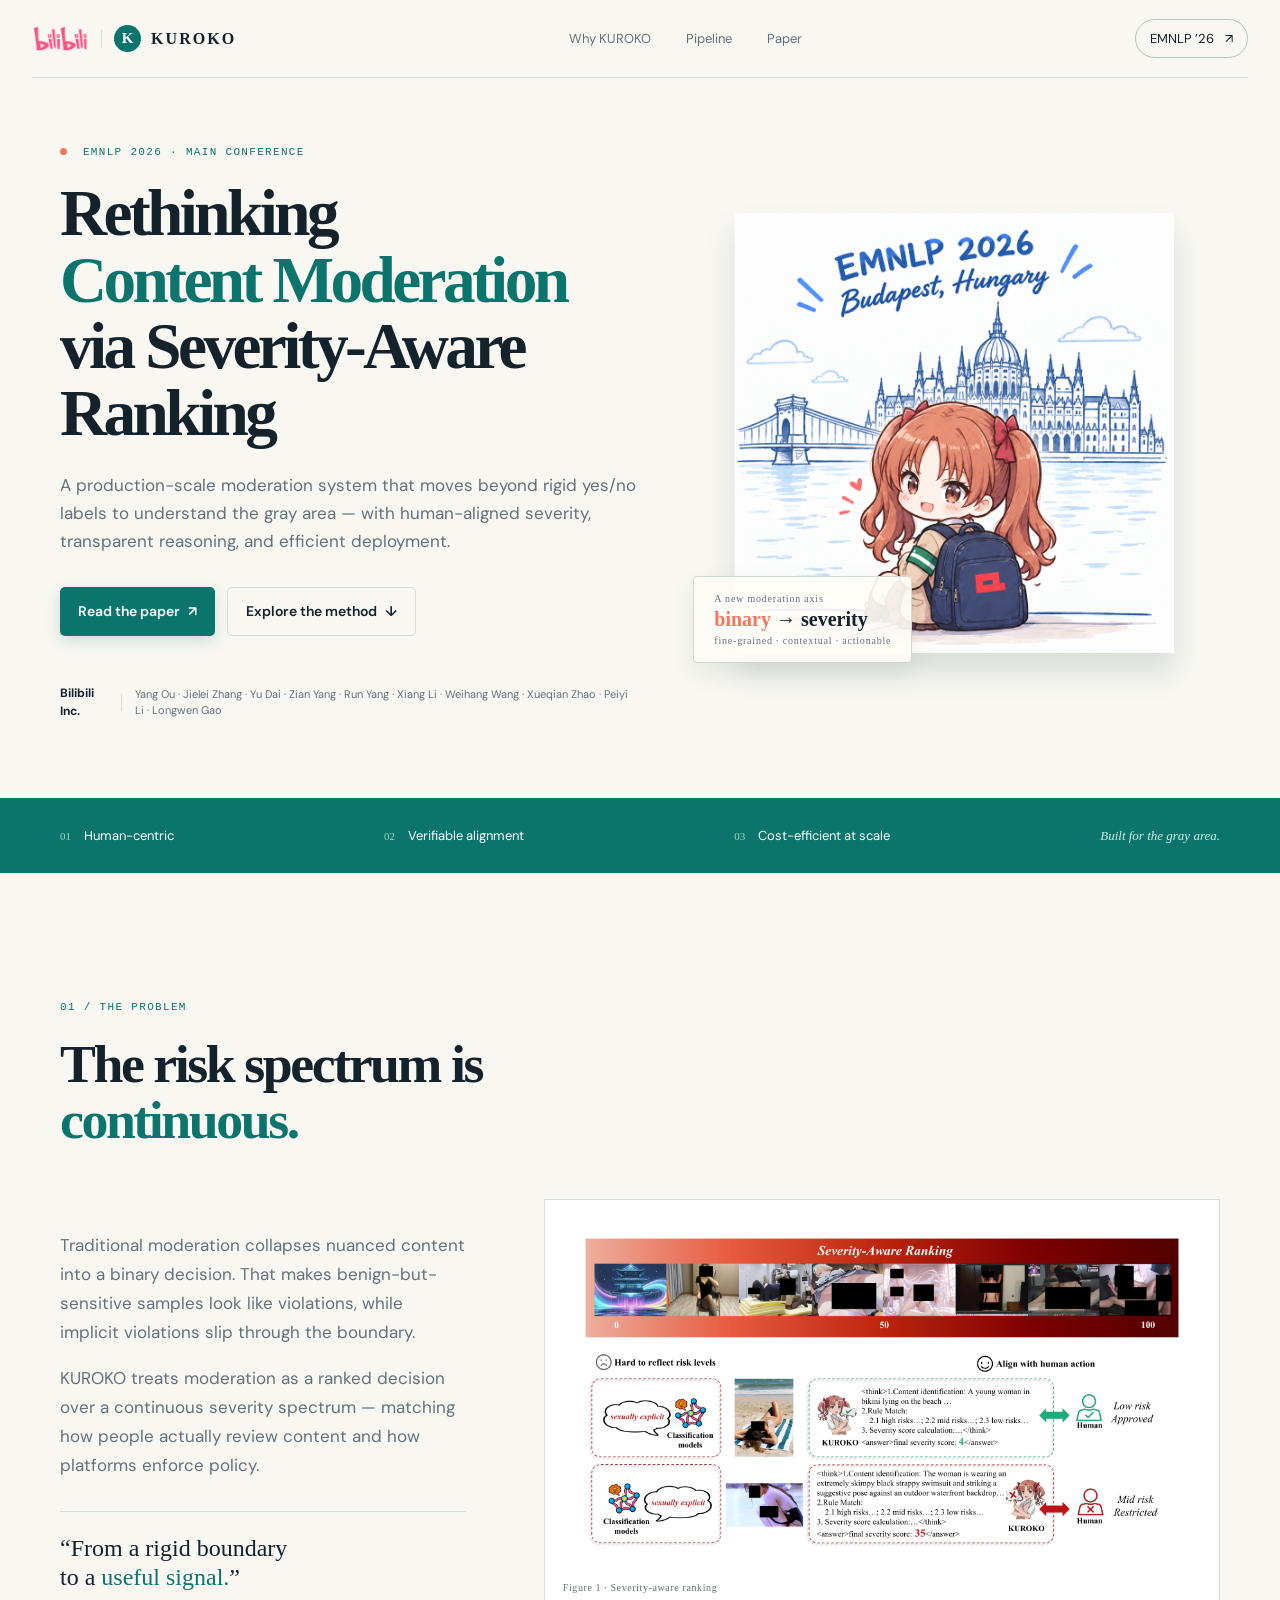
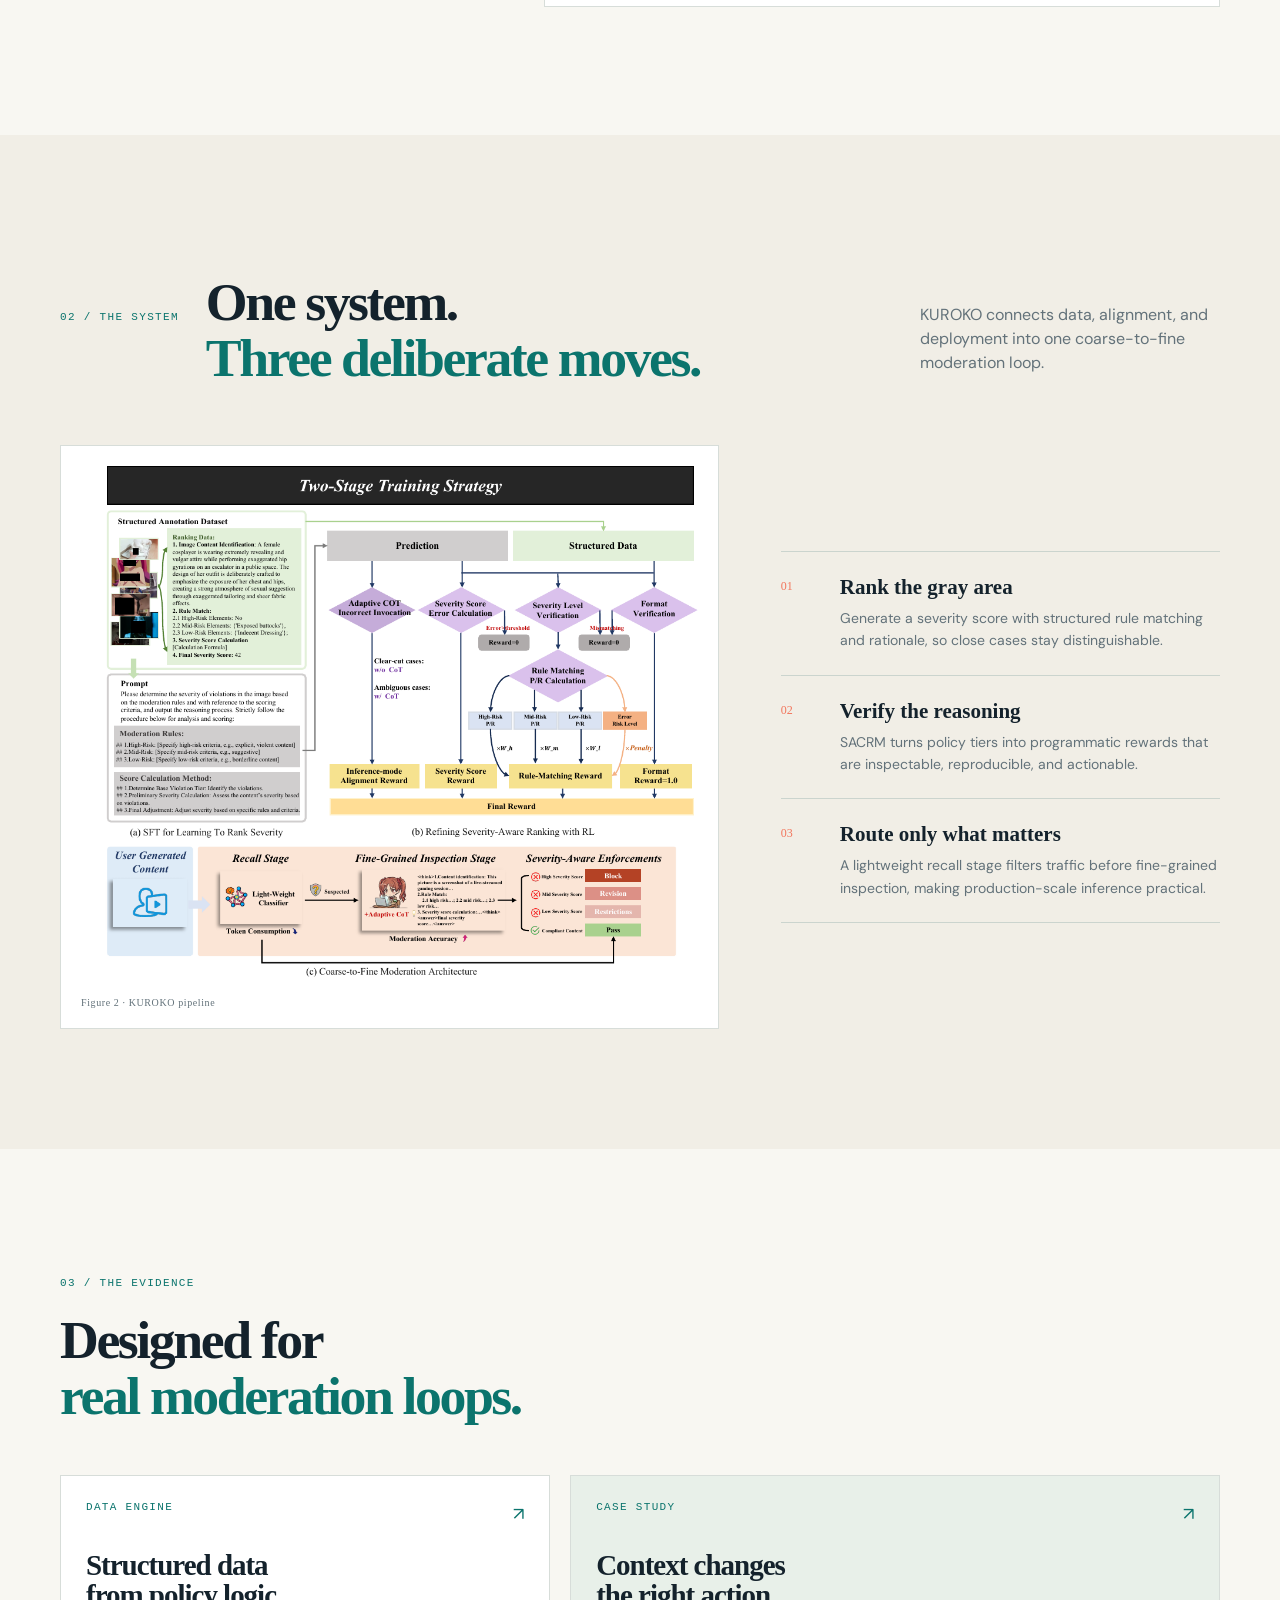
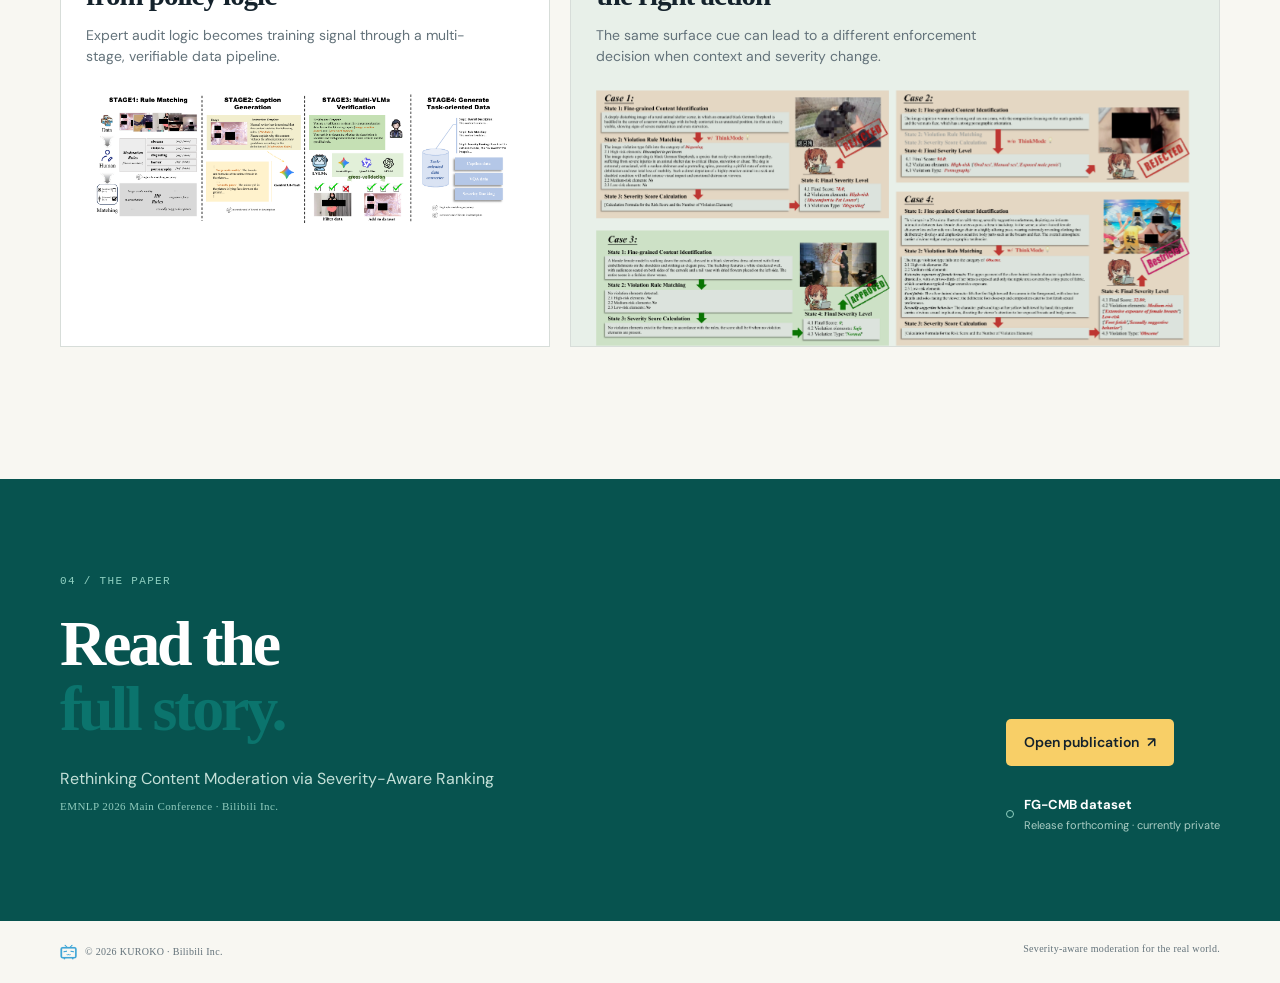
==== commit 30b2cacc: "Refine hero art and crop ranking figure" ====
--- a/index.html
+++ b/index.html
@@ -8,7 +8,7 @@
   <link rel="preconnect" href="https://fonts.googleapis.com">
   <link rel="preconnect" href="https://fonts.gstatic.com" crossorigin>
   <link href="https://fonts.googleapis.com/css2?family=DM+Mono:wght@400;500&family=DM+Sans:wght@400;500;600;700&family=Space+Grotesk:wght@500;600;700&display=swap" rel="stylesheet">
-  <link rel="stylesheet" type="text/css" href="/style.css?v=2"><style id="kuroko-inline-style">:root{--ink:#14222c;--muted:#63727a;--line:#d7ddd9;--paper:#f8f7f2;--cream:#f1eee6;--teal:#0b746d;--teal-dark:#07534f;--coral:#f2765d;--yellow:#f8cf67;--white:#fffdfa}*{box-sizing:border-box}html{scroll-behavior:smooth}body{margin:0;background:var(--paper);color:var(--ink);font-family:'DM Sans',sans-serif;line-height:1.5}.noise{display:none}.section-wrap{width:min(1160px,calc(100% - 64px));margin:0 auto}.site-header{height:78px;display:flex;align-items:center;justify-content:space-between;width:min(1280px,calc(100% - 64px));margin:auto;border-bottom:1px solid var(--line);font-size:13px}.brand{display:flex;align-items:center;gap:10px;text-decoration:none;color:var(--ink);font:700 16px 'Space Grotesk';letter-spacing:.13em}.bili-wordmark{width:57px;height:27px;object-fit:contain;object-position:center;mix-blend-mode:multiply}.brand-separator{width:1px;height:18px;background:var(--line);margin:0 2px}.brand-mark{display:grid;place-items:center;background:var(--teal);color:#fff;width:27px;height:27px;border-radius:50%;font-size:15px;letter-spacing:0}.site-header nav{display:flex;gap:35px}.site-header nav a,.header-cta{color:var(--muted);text-decoration:none}.site-header nav a:hover{color:var(--teal)}.header-cta{border:1px solid #b7c3bd;padding:9px 14px;border-radius:99px;color:var(--ink)}.header-cta span,.button span{margin-left:8px}.hero{min-height:640px;display:grid;grid-template-columns:1.05fr .95fr;align-items:center;padding:68px 0 78px;gap:40px}.eyebrow,.section-index,.evidence-tag{font:500 11px 'DM Mono',monospace;letter-spacing:.12em;color:var(--teal)}.dot{display:inline-block;width:7px;height:7px;background:var(--coral);border-radius:50%;margin-right:8px}.hero h1{font:600 clamp(44px,5.1vw,74px)/1.02 'Space Grotesk';letter-spacing:-.055em;margin:22px 0 25px}.hero h1 em,.section-heading h2 em,.quote em,.paper-inner h2 em{color:var(--teal);font-style:normal}.lede{font-size:17px;line-height:1.65;color:var(--muted);max-width:590px}.hero-actions{display:flex;gap:12px;margin-top:32px}.button{display:inline-flex;align-items:center;text-decoration:none;border-radius:5px;padding:13px 18px;font-weight:600;font-size:14px}.button-primary{background:var(--teal);color:white;box-shadow:0 5px 15px #0b746d2e}.button-primary:hover{background:var(--teal-dark);transform:translateY(-1px)}.button-quiet{color:var(--ink);border:1px solid var(--line)}.button-quiet:hover{border-color:var(--teal);color:var(--teal)}.author-line{display:flex;align-items:center;gap:13px;color:var(--muted);font-size:11px;margin-top:48px;max-width:570px}.author-line strong{color:var(--ink);font-size:12px}.rule{width:1px;height:17px;background:var(--line);flex:none}.hero-art{height:490px;position:relative;display:flex;align-items:center;justify-content:center}.hero-art:before{content:'';position:absolute;width:390px;height:390px;border-radius:50%;background:#f7d88755;right:7%;top:8%;filter:blur(1px)}.orb{position:absolute;border-radius:50%;border:1px solid #0b746d35}.orb-one{width:440px;height:440px}.orb-two{width:315px;height:315px;border-style:dashed}.hero-character{height:420px;max-width:90%;object-fit:contain;position:relative;z-index:1;filter:drop-shadow(0 19px 14px #173b3922)}.art-label{position:absolute;right:3%;top:35px;font:11px 'DM Mono';color:var(--teal);letter-spacing:.09em}.score-card{position:absolute;z-index:2;bottom:20px;left:1%;padding:16px 20px;background:#fffdf8e8;border:1px solid #d0d8d2;border-radius:4px;box-shadow:0 10px 26px #153d3914;display:flex;flex-direction:column}.score-kicker,.score-caption{font:10px 'DM Mono';color:var(--muted);letter-spacing:.08em}.score-card strong{font:600 20px 'Space Grotesk';margin:4px 0}.score-card strong span{color:var(--coral)}.signal-strip{background:var(--teal);color:white}.signal-inner{display:flex;justify-content:space-between;align-items:center;min-height:75px}.signal-inner>div{display:flex;gap:13px;align-items:center;font-size:13px}.signal-number{font:11px 'DM Mono';color:#9bd7c8}.signal-note{font:italic 13px Georgia;color:#d1eee5}.section{padding:120px 0}.section-heading h2{font:600 clamp(38px,4.2vw,59px)/1.04 'Space Grotesk';letter-spacing:-.045em;margin:20px 0 50px}.why-section{padding-bottom:128px}.why-grid{display:grid;grid-template-columns:.75fr 1.25fr;gap:78px;align-items:center}.why-copy>p{font-size:17px;line-height:1.7;color:var(--muted)}.quote{font:500 24px/1.2 'Space Grotesk';padding:22px 0 0;border-top:1px solid var(--line);margin-top:32px}.visual-frame{background:white;border:1px solid var(--line);padding:20px;position:relative}.visual-frame img{display:block;width:100%;height:auto}.frame-caption{display:block;font:10px 'DM Mono';letter-spacing:.06em;color:var(--muted);padding-top:13px}.section-tint{background:var(--cream)}.pipeline-heading{display:flex;align-items:baseline;gap:27px;flex-wrap:wrap}.pipeline-heading h2{margin-bottom:58px}.pipeline-heading p{color:var(--muted);max-width:300px;margin-left:auto}.pipeline-layout{display:grid;grid-template-columns:1.2fr .8fr;gap:62px;align-items:center}.moves{display:flex;flex-direction:column;gap:0}.move{display:grid;grid-template-columns:44px 1fr;gap:15px;padding:23px 0;border-top:1px solid #cbd4ce}.move:last-child{border-bottom:1px solid #cbd4ce}.move-no{font:12px 'DM Mono';color:var(--coral);padding-top:4px}.move h3{font:600 21px 'Space Grotesk';margin:0 0 7px}.move p{font-size:14px;color:var(--muted);margin:0;line-height:1.6}.evidence-section{padding-bottom:132px}.evidence-grid{display:grid;grid-template-columns:.86fr 1.14fr;gap:20px}.evidence-card{background:#fff;border:1px solid var(--line);padding:25px 25px 0;overflow:hidden}.evidence-card-wide{background:#e8f0e9}.evidence-top{display:flex;justify-content:space-between}.evidence-arrow{color:var(--teal);font-size:18px}.evidence-card h3{font:600 29px/1.05 'Space Grotesk';letter-spacing:-.035em;margin:22px 0 13px}.evidence-card p{font-size:14px;color:var(--muted);max-width:380px}.evidence-card img{width:100%;display:block;margin:22px auto 0;mix-blend-mode:multiply}.paper-section{background:var(--teal-dark);color:white;padding:88px 0}.paper-inner{display:flex;justify-content:space-between;align-items:end;gap:40px}.paper-inner .section-index{color:#8fd0c1}.paper-inner h2{font:600 clamp(42px,5vw,67px)/1.02 'Space Grotesk';letter-spacing:-.05em;margin:20px 0 25px}.paper-inner p{color:#c4e0d8;line-height:1.6}.paper-meta{font:11px 'DM Mono';letter-spacing:.04em;color:#90cbbd}.paper-actions{display:flex;flex-direction:column;align-items:flex-start;gap:29px}.paper-actions .button-primary{background:var(--yellow);color:var(--ink);box-shadow:none}.availability{display:flex;gap:10px;align-items:center}.availability-dot{width:8px;height:8px;border:1px solid #8fd0c1;border-radius:50%}.availability strong,.availability small{display:block}.availability strong{font-size:13px}.availability small{font-size:11px;color:#a9cdc4;margin-top:2px}.site-footer{display:flex;justify-content:space-between;padding:22px 0;color:var(--muted);font:10px 'DM Mono';letter-spacing:.03em}.footer-org{display:flex;align-items:center;gap:8px}.footer-org img{width:17px;height:17px;object-fit:contain;mix-blend-mode:multiply;opacity:.8}@media(max-width:850px){.site-header nav{display:none}.hero{grid-template-columns:1fr;padding-top:53px}.hero-art{height:400px;order:-1}.hero-character{height:350px}.hero h1{font-size:49px}.signal-inner{gap:20px;overflow:auto}.signal-note{display:none}.why-grid,.pipeline-layout,.evidence-grid{grid-template-columns:1fr;gap:35px}.pipeline-heading{display:block}.pipeline-heading p{margin:0}.paper-inner{display:block}.paper-actions{margin-top:35px}.site-footer{gap:20px;flex-direction:column}.section-wrap{width:min(100% - 36px,1160px)}}@media(max-width:480px){.site-header{width:calc(100% - 36px)}.header-cta{font-size:11px;padding:8px 10px}.hero{min-height:0;padding:42px 0 60px}.hero-art{height:325px}.hero-character{height:285px}.orb-one{width:290px;height:290px}.orb-two{width:220px;height:220px}.hero-art:before{width:270px;height:270px}.score-card{bottom:0;left:0;padding:11px 13px}.score-card strong{font-size:16px}.art-label{top:5px}.author-line{align-items:flex-start}.hero-actions{flex-wrap:wrap}.section{padding:78px 0}.section-heading h2{margin-bottom:35px}.signal-inner{min-height:60px}.signal-inner>div{font-size:11px}.visual-frame{padding:10px}.evidence-card h3{font-size:26px}}
+  <link rel="stylesheet" type="text/css" href="/style.css?v=2"><style id="kuroko-inline-style">:root{--ink:#14222c;--muted:#63727a;--line:#d7ddd9;--paper:#f8f7f2;--cream:#f1eee6;--teal:#0b746d;--teal-dark:#07534f;--coral:#f2765d;--yellow:#f8cf67;--white:#fffdfa}*{box-sizing:border-box}html{scroll-behavior:smooth}body{margin:0;background:var(--paper);color:var(--ink);font-family:'DM Sans',sans-serif;line-height:1.5}.noise{display:none}.section-wrap{width:min(1160px,calc(100% - 64px));margin:0 auto}.site-header{height:78px;display:flex;align-items:center;justify-content:space-between;width:min(1280px,calc(100% - 64px));margin:auto;border-bottom:1px solid var(--line);font-size:13px}.brand{display:flex;align-items:center;gap:10px;text-decoration:none;color:var(--ink);font:700 16px 'Space Grotesk';letter-spacing:.13em}.bili-wordmark{width:57px;height:27px;object-fit:contain;object-position:center;mix-blend-mode:multiply}.brand-separator{width:1px;height:18px;background:var(--line);margin:0 2px}.brand-mark{display:grid;place-items:center;background:var(--teal);color:#fff;width:27px;height:27px;border-radius:50%;font-size:15px;letter-spacing:0}.site-header nav{display:flex;gap:35px}.site-header nav a,.header-cta{color:var(--muted);text-decoration:none}.site-header nav a:hover{color:var(--teal)}.header-cta{border:1px solid #b7c3bd;padding:9px 14px;border-radius:99px;color:var(--ink)}.header-cta span,.button span{margin-left:8px}.hero{min-height:640px;display:grid;grid-template-columns:1.05fr .95fr;align-items:center;padding:68px 0 78px;gap:40px}.eyebrow,.section-index,.evidence-tag{font:500 11px 'DM Mono',monospace;letter-spacing:.12em;color:var(--teal)}.dot{display:inline-block;width:7px;height:7px;background:var(--coral);border-radius:50%;margin-right:8px}.hero h1{font:600 clamp(44px,5.1vw,74px)/1.02 'Space Grotesk';letter-spacing:-.055em;margin:22px 0 25px}.hero h1 em,.section-heading h2 em,.quote em,.paper-inner h2 em{color:var(--teal);font-style:normal}.lede{font-size:17px;line-height:1.65;color:var(--muted);max-width:590px}.hero-actions{display:flex;gap:12px;margin-top:32px}.button{display:inline-flex;align-items:center;text-decoration:none;border-radius:5px;padding:13px 18px;font-weight:600;font-size:14px}.button-primary{background:var(--teal);color:white;box-shadow:0 5px 15px #0b746d2e}.button-primary:hover{background:var(--teal-dark);transform:translateY(-1px)}.button-quiet{color:var(--ink);border:1px solid var(--line)}.button-quiet:hover{border-color:var(--teal);color:var(--teal)}.author-line{display:flex;align-items:center;gap:13px;color:var(--muted);font-size:11px;margin-top:48px;max-width:570px}.author-line strong{color:var(--ink);font-size:12px}.rule{width:1px;height:17px;background:var(--line);flex:none}.hero-art{height:500px;position:relative;display:flex;align-items:center;justify-content:center}.hero-art:before{content:'';position:absolute;width:310px;height:310px;border-radius:50%;background:#f7d88735;right:12%;top:14%;filter:blur(1px)}.hero-character{height:440px;max-width:90%;object-fit:contain;position:relative;z-index:1;filter:drop-shadow(0 19px 14px #173b3922)}.art-label{display:none}.score-card{position:absolute;z-index:2;bottom:20px;left:1%;padding:16px 20px;background:#fffdf8e8;border:1px solid #d0d8d2;border-radius:4px;box-shadow:0 10px 26px #153d3914;display:flex;flex-direction:column}.score-kicker,.score-caption{font:10px 'DM Mono';color:var(--muted);letter-spacing:.08em}.score-card strong{font:600 20px 'Space Grotesk';margin:4px 0}.score-card strong span{color:var(--coral)}.signal-strip{background:var(--teal);color:white}.signal-inner{display:flex;justify-content:space-between;align-items:center;min-height:75px}.signal-inner>div{display:flex;gap:13px;align-items:center;font-size:13px}.signal-number{font:11px 'DM Mono';color:#9bd7c8}.signal-note{font:italic 13px Georgia;color:#d1eee5}.section{padding:120px 0}.section-heading h2{font:600 clamp(38px,4.2vw,59px)/1.04 'Space Grotesk';letter-spacing:-.045em;margin:20px 0 50px}.why-section{padding-bottom:128px}.why-grid{display:grid;grid-template-columns:.75fr 1.25fr;gap:78px;align-items:center}.why-copy>p{font-size:17px;line-height:1.7;color:var(--muted)}.quote{font:500 24px/1.2 'Space Grotesk';padding:22px 0 0;border-top:1px solid var(--line);margin-top:32px}.visual-frame{background:white;border:1px solid var(--line);padding:20px;position:relative}.visual-frame img{display:block;width:100%;height:auto}.why-section .visual-frame{padding:16px 18px 13px}.why-section .visual-frame img{max-height:410px;object-fit:contain}.frame-caption{display:block;font:10px 'DM Mono';letter-spacing:.06em;color:var(--muted);padding-top:13px}.section-tint{background:var(--cream)}.pipeline-heading{display:flex;align-items:baseline;gap:27px;flex-wrap:wrap}.pipeline-heading h2{margin-bottom:58px}.pipeline-heading p{color:var(--muted);max-width:300px;margin-left:auto}.pipeline-layout{display:grid;grid-template-columns:1.2fr .8fr;gap:62px;align-items:center}.moves{display:flex;flex-direction:column;gap:0}.move{display:grid;grid-template-columns:44px 1fr;gap:15px;padding:23px 0;border-top:1px solid #cbd4ce}.move:last-child{border-bottom:1px solid #cbd4ce}.move-no{font:12px 'DM Mono';color:var(--coral);padding-top:4px}.move h3{font:600 21px 'Space Grotesk';margin:0 0 7px}.move p{font-size:14px;color:var(--muted);margin:0;line-height:1.6}.evidence-section{padding-bottom:132px}.evidence-grid{display:grid;grid-template-columns:.86fr 1.14fr;gap:20px}.evidence-card{background:#fff;border:1px solid var(--line);padding:25px 25px 0;overflow:hidden}.evidence-card-wide{background:#e8f0e9}.evidence-top{display:flex;justify-content:space-between}.evidence-arrow{color:var(--teal);font-size:18px}.evidence-card h3{font:600 29px/1.05 'Space Grotesk';letter-spacing:-.035em;margin:22px 0 13px}.evidence-card p{font-size:14px;color:var(--muted);max-width:380px}.evidence-card img{width:100%;display:block;margin:22px auto 0;mix-blend-mode:multiply}.paper-section{background:var(--teal-dark);color:white;padding:88px 0}.paper-inner{display:flex;justify-content:space-between;align-items:end;gap:40px}.paper-inner .section-index{color:#8fd0c1}.paper-inner h2{font:600 clamp(42px,5vw,67px)/1.02 'Space Grotesk';letter-spacing:-.05em;margin:20px 0 25px}.paper-inner p{color:#c4e0d8;line-height:1.6}.paper-meta{font:11px 'DM Mono';letter-spacing:.04em;color:#90cbbd}.paper-actions{display:flex;flex-direction:column;align-items:flex-start;gap:29px}.paper-actions .button-primary{background:var(--yellow);color:var(--ink);box-shadow:none}.availability{display:flex;gap:10px;align-items:center}.availability-dot{width:8px;height:8px;border:1px solid #8fd0c1;border-radius:50%}.availability strong,.availability small{display:block}.availability strong{font-size:13px}.availability small{font-size:11px;color:#a9cdc4;margin-top:2px}.site-footer{display:flex;justify-content:space-between;padding:22px 0;color:var(--muted);font:10px 'DM Mono';letter-spacing:.03em}.footer-org{display:flex;align-items:center;gap:8px}.footer-org img{width:17px;height:17px;object-fit:contain;mix-blend-mode:multiply;opacity:.8}@media(max-width:850px){.site-header nav{display:none}.hero{grid-template-columns:1fr;padding-top:53px}.hero-art{height:400px;order:-1}.hero-character{height:350px}.hero h1{font-size:49px}.signal-inner{gap:20px;overflow:auto}.signal-note{display:none}.why-grid,.pipeline-layout,.evidence-grid{grid-template-columns:1fr;gap:35px}.pipeline-heading{display:block}.pipeline-heading p{margin:0}.paper-inner{display:block}.paper-actions{margin-top:35px}.site-footer{gap:20px;flex-direction:column}.section-wrap{width:min(100% - 36px,1160px)}}@media(max-width:480px){.site-header{width:calc(100% - 36px)}.header-cta{font-size:11px;padding:8px 10px}.hero{min-height:0;padding:42px 0 60px}.hero-art{height:325px}.hero-character{height:285px}.hero-art:before{width:240px;height:240px}.score-card{bottom:0;left:0;padding:11px 13px}.score-card strong{font-size:16px}.art-label{top:5px}.author-line{align-items:flex-start}.hero-actions{flex-wrap:wrap}.section{padding:78px 0}.section-heading h2{margin-bottom:35px}.signal-inner{min-height:60px}.signal-inner>div{font-size:11px}.visual-frame{padding:10px}.evidence-card h3{font-size:26px}}
 </style>
 </head>
 <body>
@@ -36,8 +36,6 @@
         <div class="author-line"><strong>Bilibili Inc.</strong><span class="rule"></span><span>Yang Ou · Jielei Zhang · Yu Dai · Zian Yang · Run Yang · Xiang Li · Weihang Wang · Xueqian Zhao · Peiyi Li · Longwen Gao</span></div>
       </div>
       <div class="hero-art">
-        <div class="orb orb-one"></div><div class="orb orb-two"></div>
-        <div class="art-label label-top">severity / 00—100</div>
         <img src="images/kuroko1.png" alt="KUROKO character at EMNLP 2026" class="hero-character">
         <div class="score-card"><span class="score-kicker">A new moderation axis</span><strong><span>binary</span> → severity</strong><span class="score-caption">fine-grained · contextual · actionable</span></div>
       </div>
@@ -47,7 +45,7 @@
 
     <section id="why" class="section-wrap section why-section">
       <div class="section-heading"><span class="section-index">01 / THE PROBLEM</span><h2>The risk spectrum is<br><em>continuous.</em></h2></div>
-      <div class="why-grid"><div class="why-copy"><p>Traditional moderation collapses nuanced content into a binary decision. That makes benign-but-sensitive samples look like violations, while implicit violations slip through the boundary.</p><p>KUROKO treats moderation as a ranked decision over a continuous severity spectrum — matching how people actually review content and how platforms enforce policy.</p><div class="quote">“From a rigid boundary<br>to a <em>useful signal.</em>”</div></div><div class="visual-frame"><img src="images/matters3.png" alt="Severity-aware ranking compared with binary classification"><span class="frame-caption">Figure 1 · Severity-aware ranking</span></div></div>
+      <div class="why-grid"><div class="why-copy"><p>Traditional moderation collapses nuanced content into a binary decision. That makes benign-but-sensitive samples look like violations, while implicit violations slip through the boundary.</p><p>KUROKO treats moderation as a ranked decision over a continuous severity spectrum — matching how people actually review content and how platforms enforce policy.</p><div class="quote">“From a rigid boundary<br>to a <em>useful signal.</em>”</div></div><div class="visual-frame"><img src="images/matters3-crop.png" alt="Severity-aware ranking compared with binary classification"><span class="frame-caption">Figure 1 · Severity-aware ranking</span></div></div>
     </section>
 
     <section id="pipeline" class="section section-tint">
--- a/style.css
+++ b/style.css
@@ -1 +1 @@
-:root{--ink:#14222c;--muted:#63727a;--line:#d7ddd9;--paper:#f8f7f2;--cream:#f1eee6;--teal:#0b746d;--teal-dark:#07534f;--coral:#f2765d;--yellow:#f8cf67;--white:#fffdfa}*{box-sizing:border-box}html{scroll-behavior:smooth}body{margin:0;background:var(--paper);color:var(--ink);font-family:'DM Sans',sans-serif;line-height:1.5}.noise{display:none}.section-wrap{width:min(1160px,calc(100% - 64px));margin:0 auto}.site-header{height:78px;display:flex;align-items:center;justify-content:space-between;width:min(1280px,calc(100% - 64px));margin:auto;border-bottom:1px solid var(--line);font-size:13px}.brand{display:flex;align-items:center;gap:10px;text-decoration:none;color:var(--ink);font:700 16px 'Space Grotesk';letter-spacing:.13em}.bili-wordmark{width:57px;height:27px;object-fit:contain;object-position:center;mix-blend-mode:multiply}.brand-separator{width:1px;height:18px;background:var(--line);margin:0 2px}.brand-mark{display:grid;place-items:center;background:var(--teal);color:#fff;width:27px;height:27px;border-radius:50%;font-size:15px;letter-spacing:0}.site-header nav{display:flex;gap:35px}.site-header nav a,.header-cta{color:var(--muted);text-decoration:none}.site-header nav a:hover{color:var(--teal)}.header-cta{border:1px solid #b7c3bd;padding:9px 14px;border-radius:99px;color:var(--ink)}.header-cta span,.button span{margin-left:8px}.hero{min-height:640px;display:grid;grid-template-columns:1.05fr .95fr;align-items:center;padding:68px 0 78px;gap:40px}.eyebrow,.section-index,.evidence-tag{font:500 11px 'DM Mono',monospace;letter-spacing:.12em;color:var(--teal)}.dot{display:inline-block;width:7px;height:7px;background:var(--coral);border-radius:50%;margin-right:8px}.hero h1{font:600 clamp(44px,5.1vw,74px)/1.02 'Space Grotesk';letter-spacing:-.055em;margin:22px 0 25px}.hero h1 em,.section-heading h2 em,.quote em,.paper-inner h2 em{color:var(--teal);font-style:normal}.lede{font-size:17px;line-height:1.65;color:var(--muted);max-width:590px}.hero-actions{display:flex;gap:12px;margin-top:32px}.button{display:inline-flex;align-items:center;text-decoration:none;border-radius:5px;padding:13px 18px;font-weight:600;font-size:14px}.button-primary{background:var(--teal);color:white;box-shadow:0 5px 15px #0b746d2e}.button-primary:hover{background:var(--teal-dark);transform:translateY(-1px)}.button-quiet{color:var(--ink);border:1px solid var(--line)}.button-quiet:hover{border-color:var(--teal);color:var(--teal)}.author-line{display:flex;align-items:center;gap:13px;color:var(--muted);font-size:11px;margin-top:48px;max-width:570px}.author-line strong{color:var(--ink);font-size:12px}.rule{width:1px;height:17px;background:var(--line);flex:none}.hero-art{height:490px;position:relative;display:flex;align-items:center;justify-content:center}.hero-art:before{content:'';position:absolute;width:390px;height:390px;border-radius:50%;background:#f7d88755;right:7%;top:8%;filter:blur(1px)}.orb{position:absolute;border-radius:50%;border:1px solid #0b746d35}.orb-one{width:440px;height:440px}.orb-two{width:315px;height:315px;border-style:dashed}.hero-character{height:420px;max-width:90%;object-fit:contain;position:relative;z-index:1;filter:drop-shadow(0 19px 14px #173b3922)}.art-label{position:absolute;right:3%;top:35px;font:11px 'DM Mono';color:var(--teal);letter-spacing:.09em}.score-card{position:absolute;z-index:2;bottom:20px;left:1%;padding:16px 20px;background:#fffdf8e8;border:1px solid #d0d8d2;border-radius:4px;box-shadow:0 10px 26px #153d3914;display:flex;flex-direction:column}.score-kicker,.score-caption{font:10px 'DM Mono';color:var(--muted);letter-spacing:.08em}.score-card strong{font:600 20px 'Space Grotesk';margin:4px 0}.score-card strong span{color:var(--coral)}.signal-strip{background:var(--teal);color:white}.signal-inner{display:flex;justify-content:space-between;align-items:center;min-height:75px}.signal-inner>div{display:flex;gap:13px;align-items:center;font-size:13px}.signal-number{font:11px 'DM Mono';color:#9bd7c8}.signal-note{font:italic 13px Georgia;color:#d1eee5}.section{padding:120px 0}.section-heading h2{font:600 clamp(38px,4.2vw,59px)/1.04 'Space Grotesk';letter-spacing:-.045em;margin:20px 0 50px}.why-section{padding-bottom:128px}.why-grid{display:grid;grid-template-columns:.75fr 1.25fr;gap:78px;align-items:center}.why-copy>p{font-size:17px;line-height:1.7;color:var(--muted)}.quote{font:500 24px/1.2 'Space Grotesk';padding:22px 0 0;border-top:1px solid var(--line);margin-top:32px}.visual-frame{background:white;border:1px solid var(--line);padding:20px;position:relative}.visual-frame img{display:block;width:100%;height:auto}.frame-caption{display:block;font:10px 'DM Mono';letter-spacing:.06em;color:var(--muted);padding-top:13px}.section-tint{background:var(--cream)}.pipeline-heading{display:flex;align-items:baseline;gap:27px;flex-wrap:wrap}.pipeline-heading h2{margin-bottom:58px}.pipeline-heading p{color:var(--muted);max-width:300px;margin-left:auto}.pipeline-layout{display:grid;grid-template-columns:1.2fr .8fr;gap:62px;align-items:center}.moves{display:flex;flex-direction:column;gap:0}.move{display:grid;grid-template-columns:44px 1fr;gap:15px;padding:23px 0;border-top:1px solid #cbd4ce}.move:last-child{border-bottom:1px solid #cbd4ce}.move-no{font:12px 'DM Mono';color:var(--coral);padding-top:4px}.move h3{font:600 21px 'Space Grotesk';margin:0 0 7px}.move p{font-size:14px;color:var(--muted);margin:0;line-height:1.6}.evidence-section{padding-bottom:132px}.evidence-grid{display:grid;grid-template-columns:.86fr 1.14fr;gap:20px}.evidence-card{background:#fff;border:1px solid var(--line);padding:25px 25px 0;overflow:hidden}.evidence-card-wide{background:#e8f0e9}.evidence-top{display:flex;justify-content:space-between}.evidence-arrow{color:var(--teal);font-size:18px}.evidence-card h3{font:600 29px/1.05 'Space Grotesk';letter-spacing:-.035em;margin:22px 0 13px}.evidence-card p{font-size:14px;color:var(--muted);max-width:380px}.evidence-card img{width:100%;display:block;margin:22px auto 0;mix-blend-mode:multiply}.paper-section{background:var(--teal-dark);color:white;padding:88px 0}.paper-inner{display:flex;justify-content:space-between;align-items:end;gap:40px}.paper-inner .section-index{color:#8fd0c1}.paper-inner h2{font:600 clamp(42px,5vw,67px)/1.02 'Space Grotesk';letter-spacing:-.05em;margin:20px 0 25px}.paper-inner p{color:#c4e0d8;line-height:1.6}.paper-meta{font:11px 'DM Mono';letter-spacing:.04em;color:#90cbbd}.paper-actions{display:flex;flex-direction:column;align-items:flex-start;gap:29px}.paper-actions .button-primary{background:var(--yellow);color:var(--ink);box-shadow:none}.availability{display:flex;gap:10px;align-items:center}.availability-dot{width:8px;height:8px;border:1px solid #8fd0c1;border-radius:50%}.availability strong,.availability small{display:block}.availability strong{font-size:13px}.availability small{font-size:11px;color:#a9cdc4;margin-top:2px}.site-footer{display:flex;justify-content:space-between;padding:22px 0;color:var(--muted);font:10px 'DM Mono';letter-spacing:.03em}.footer-org{display:flex;align-items:center;gap:8px}.footer-org img{width:17px;height:17px;object-fit:contain;mix-blend-mode:multiply;opacity:.8}@media(max-width:850px){.site-header nav{display:none}.hero{grid-template-columns:1fr;padding-top:53px}.hero-art{height:400px;order:-1}.hero-character{height:350px}.hero h1{font-size:49px}.signal-inner{gap:20px;overflow:auto}.signal-note{display:none}.why-grid,.pipeline-layout,.evidence-grid{grid-template-columns:1fr;gap:35px}.pipeline-heading{display:block}.pipeline-heading p{margin:0}.paper-inner{display:block}.paper-actions{margin-top:35px}.site-footer{gap:20px;flex-direction:column}.section-wrap{width:min(100% - 36px,1160px)}}@media(max-width:480px){.site-header{width:calc(100% - 36px)}.header-cta{font-size:11px;padding:8px 10px}.hero{min-height:0;padding:42px 0 60px}.hero-art{height:325px}.hero-character{height:285px}.orb-one{width:290px;height:290px}.orb-two{width:220px;height:220px}.hero-art:before{width:270px;height:270px}.score-card{bottom:0;left:0;padding:11px 13px}.score-card strong{font-size:16px}.art-label{top:5px}.author-line{align-items:flex-start}.hero-actions{flex-wrap:wrap}.section{padding:78px 0}.section-heading h2{margin-bottom:35px}.signal-inner{min-height:60px}.signal-inner>div{font-size:11px}.visual-frame{padding:10px}.evidence-card h3{font-size:26px}}
+:root{--ink:#14222c;--muted:#63727a;--line:#d7ddd9;--paper:#f8f7f2;--cream:#f1eee6;--teal:#0b746d;--teal-dark:#07534f;--coral:#f2765d;--yellow:#f8cf67;--white:#fffdfa}*{box-sizing:border-box}html{scroll-behavior:smooth}body{margin:0;background:var(--paper);color:var(--ink);font-family:'DM Sans',sans-serif;line-height:1.5}.noise{display:none}.section-wrap{width:min(1160px,calc(100% - 64px));margin:0 auto}.site-header{height:78px;display:flex;align-items:center;justify-content:space-between;width:min(1280px,calc(100% - 64px));margin:auto;border-bottom:1px solid var(--line);font-size:13px}.brand{display:flex;align-items:center;gap:10px;text-decoration:none;color:var(--ink);font:700 16px 'Space Grotesk';letter-spacing:.13em}.bili-wordmark{width:57px;height:27px;object-fit:contain;object-position:center;mix-blend-mode:multiply}.brand-separator{width:1px;height:18px;background:var(--line);margin:0 2px}.brand-mark{display:grid;place-items:center;background:var(--teal);color:#fff;width:27px;height:27px;border-radius:50%;font-size:15px;letter-spacing:0}.site-header nav{display:flex;gap:35px}.site-header nav a,.header-cta{color:var(--muted);text-decoration:none}.site-header nav a:hover{color:var(--teal)}.header-cta{border:1px solid #b7c3bd;padding:9px 14px;border-radius:99px;color:var(--ink)}.header-cta span,.button span{margin-left:8px}.hero{min-height:640px;display:grid;grid-template-columns:1.05fr .95fr;align-items:center;padding:68px 0 78px;gap:40px}.eyebrow,.section-index,.evidence-tag{font:500 11px 'DM Mono',monospace;letter-spacing:.12em;color:var(--teal)}.dot{display:inline-block;width:7px;height:7px;background:var(--coral);border-radius:50%;margin-right:8px}.hero h1{font:600 clamp(44px,5.1vw,74px)/1.02 'Space Grotesk';letter-spacing:-.055em;margin:22px 0 25px}.hero h1 em,.section-heading h2 em,.quote em,.paper-inner h2 em{color:var(--teal);font-style:normal}.lede{font-size:17px;line-height:1.65;color:var(--muted);max-width:590px}.hero-actions{display:flex;gap:12px;margin-top:32px}.button{display:inline-flex;align-items:center;text-decoration:none;border-radius:5px;padding:13px 18px;font-weight:600;font-size:14px}.button-primary{background:var(--teal);color:white;box-shadow:0 5px 15px #0b746d2e}.button-primary:hover{background:var(--teal-dark);transform:translateY(-1px)}.button-quiet{color:var(--ink);border:1px solid var(--line)}.button-quiet:hover{border-color:var(--teal);color:var(--teal)}.author-line{display:flex;align-items:center;gap:13px;color:var(--muted);font-size:11px;margin-top:48px;max-width:570px}.author-line strong{color:var(--ink);font-size:12px}.rule{width:1px;height:17px;background:var(--line);flex:none}.hero-art{height:500px;position:relative;display:flex;align-items:center;justify-content:center}.hero-art:before{content:'';position:absolute;width:310px;height:310px;border-radius:50%;background:#f7d88735;right:12%;top:14%;filter:blur(1px)}.hero-character{height:440px;max-width:90%;object-fit:contain;position:relative;z-index:1;filter:drop-shadow(0 19px 14px #173b3922)}.art-label{display:none}.score-card{position:absolute;z-index:2;bottom:20px;left:1%;padding:16px 20px;background:#fffdf8e8;border:1px solid #d0d8d2;border-radius:4px;box-shadow:0 10px 26px #153d3914;display:flex;flex-direction:column}.score-kicker,.score-caption{font:10px 'DM Mono';color:var(--muted);letter-spacing:.08em}.score-card strong{font:600 20px 'Space Grotesk';margin:4px 0}.score-card strong span{color:var(--coral)}.signal-strip{background:var(--teal);color:white}.signal-inner{display:flex;justify-content:space-between;align-items:center;min-height:75px}.signal-inner>div{display:flex;gap:13px;align-items:center;font-size:13px}.signal-number{font:11px 'DM Mono';color:#9bd7c8}.signal-note{font:italic 13px Georgia;color:#d1eee5}.section{padding:120px 0}.section-heading h2{font:600 clamp(38px,4.2vw,59px)/1.04 'Space Grotesk';letter-spacing:-.045em;margin:20px 0 50px}.why-section{padding-bottom:128px}.why-grid{display:grid;grid-template-columns:.75fr 1.25fr;gap:78px;align-items:center}.why-copy>p{font-size:17px;line-height:1.7;color:var(--muted)}.quote{font:500 24px/1.2 'Space Grotesk';padding:22px 0 0;border-top:1px solid var(--line);margin-top:32px}.visual-frame{background:white;border:1px solid var(--line);padding:20px;position:relative}.visual-frame img{display:block;width:100%;height:auto}.why-section .visual-frame{padding:16px 18px 13px}.why-section .visual-frame img{max-height:410px;object-fit:contain}.frame-caption{display:block;font:10px 'DM Mono';letter-spacing:.06em;color:var(--muted);padding-top:13px}.section-tint{background:var(--cream)}.pipeline-heading{display:flex;align-items:baseline;gap:27px;flex-wrap:wrap}.pipeline-heading h2{margin-bottom:58px}.pipeline-heading p{color:var(--muted);max-width:300px;margin-left:auto}.pipeline-layout{display:grid;grid-template-columns:1.2fr .8fr;gap:62px;align-items:center}.moves{display:flex;flex-direction:column;gap:0}.move{display:grid;grid-template-columns:44px 1fr;gap:15px;padding:23px 0;border-top:1px solid #cbd4ce}.move:last-child{border-bottom:1px solid #cbd4ce}.move-no{font:12px 'DM Mono';color:var(--coral);padding-top:4px}.move h3{font:600 21px 'Space Grotesk';margin:0 0 7px}.move p{font-size:14px;color:var(--muted);margin:0;line-height:1.6}.evidence-section{padding-bottom:132px}.evidence-grid{display:grid;grid-template-columns:.86fr 1.14fr;gap:20px}.evidence-card{background:#fff;border:1px solid var(--line);padding:25px 25px 0;overflow:hidden}.evidence-card-wide{background:#e8f0e9}.evidence-top{display:flex;justify-content:space-between}.evidence-arrow{color:var(--teal);font-size:18px}.evidence-card h3{font:600 29px/1.05 'Space Grotesk';letter-spacing:-.035em;margin:22px 0 13px}.evidence-card p{font-size:14px;color:var(--muted);max-width:380px}.evidence-card img{width:100%;display:block;margin:22px auto 0;mix-blend-mode:multiply}.paper-section{background:var(--teal-dark);color:white;padding:88px 0}.paper-inner{display:flex;justify-content:space-between;align-items:end;gap:40px}.paper-inner .section-index{color:#8fd0c1}.paper-inner h2{font:600 clamp(42px,5vw,67px)/1.02 'Space Grotesk';letter-spacing:-.05em;margin:20px 0 25px}.paper-inner p{color:#c4e0d8;line-height:1.6}.paper-meta{font:11px 'DM Mono';letter-spacing:.04em;color:#90cbbd}.paper-actions{display:flex;flex-direction:column;align-items:flex-start;gap:29px}.paper-actions .button-primary{background:var(--yellow);color:var(--ink);box-shadow:none}.availability{display:flex;gap:10px;align-items:center}.availability-dot{width:8px;height:8px;border:1px solid #8fd0c1;border-radius:50%}.availability strong,.availability small{display:block}.availability strong{font-size:13px}.availability small{font-size:11px;color:#a9cdc4;margin-top:2px}.site-footer{display:flex;justify-content:space-between;padding:22px 0;color:var(--muted);font:10px 'DM Mono';letter-spacing:.03em}.footer-org{display:flex;align-items:center;gap:8px}.footer-org img{width:17px;height:17px;object-fit:contain;mix-blend-mode:multiply;opacity:.8}@media(max-width:850px){.site-header nav{display:none}.hero{grid-template-columns:1fr;padding-top:53px}.hero-art{height:400px;order:-1}.hero-character{height:350px}.hero h1{font-size:49px}.signal-inner{gap:20px;overflow:auto}.signal-note{display:none}.why-grid,.pipeline-layout,.evidence-grid{grid-template-columns:1fr;gap:35px}.pipeline-heading{display:block}.pipeline-heading p{margin:0}.paper-inner{display:block}.paper-actions{margin-top:35px}.site-footer{gap:20px;flex-direction:column}.section-wrap{width:min(100% - 36px,1160px)}}@media(max-width:480px){.site-header{width:calc(100% - 36px)}.header-cta{font-size:11px;padding:8px 10px}.hero{min-height:0;padding:42px 0 60px}.hero-art{height:325px}.hero-character{height:285px}.hero-art:before{width:240px;height:240px}.score-card{bottom:0;left:0;padding:11px 13px}.score-card strong{font-size:16px}.art-label{top:5px}.author-line{align-items:flex-start}.hero-actions{flex-wrap:wrap}.section{padding:78px 0}.section-heading h2{margin-bottom:35px}.signal-inner{min-height:60px}.signal-inner>div{font-size:11px}.visual-frame{padding:10px}.evidence-card h3{font-size:26px}}
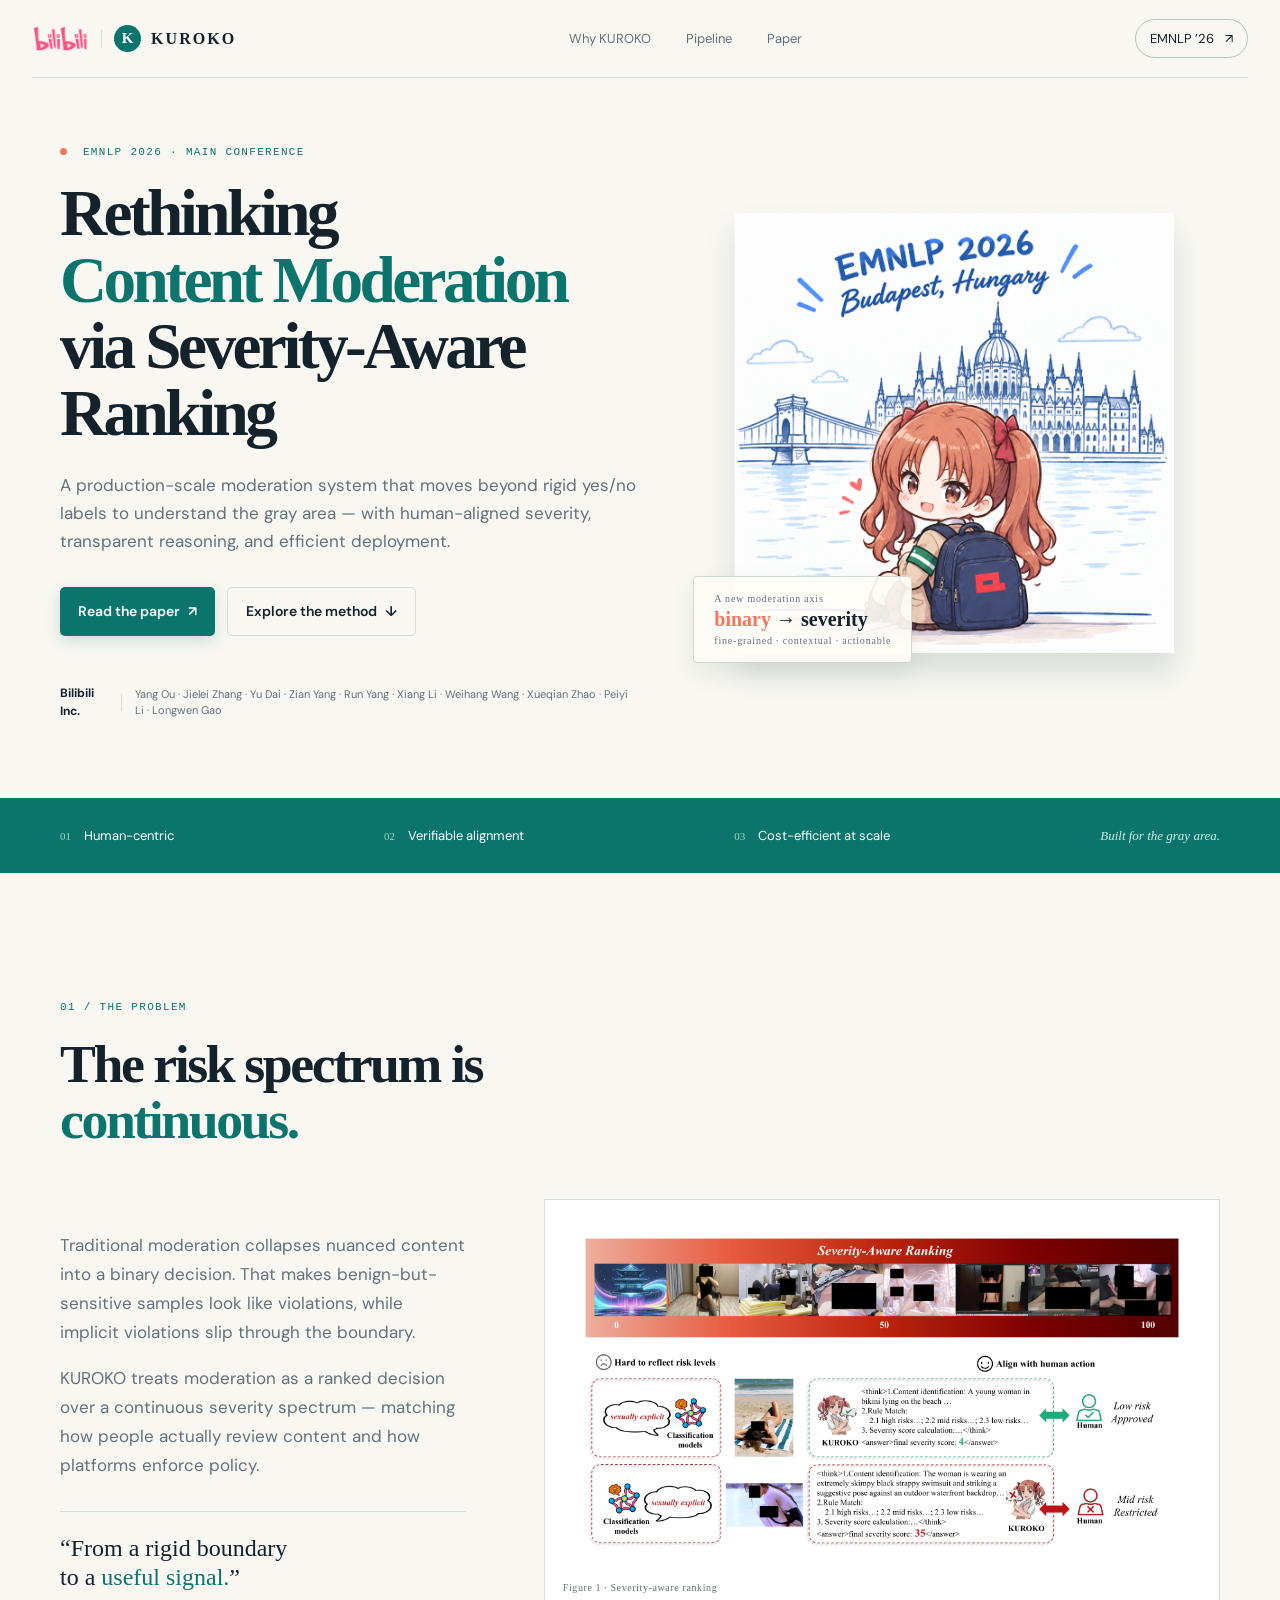
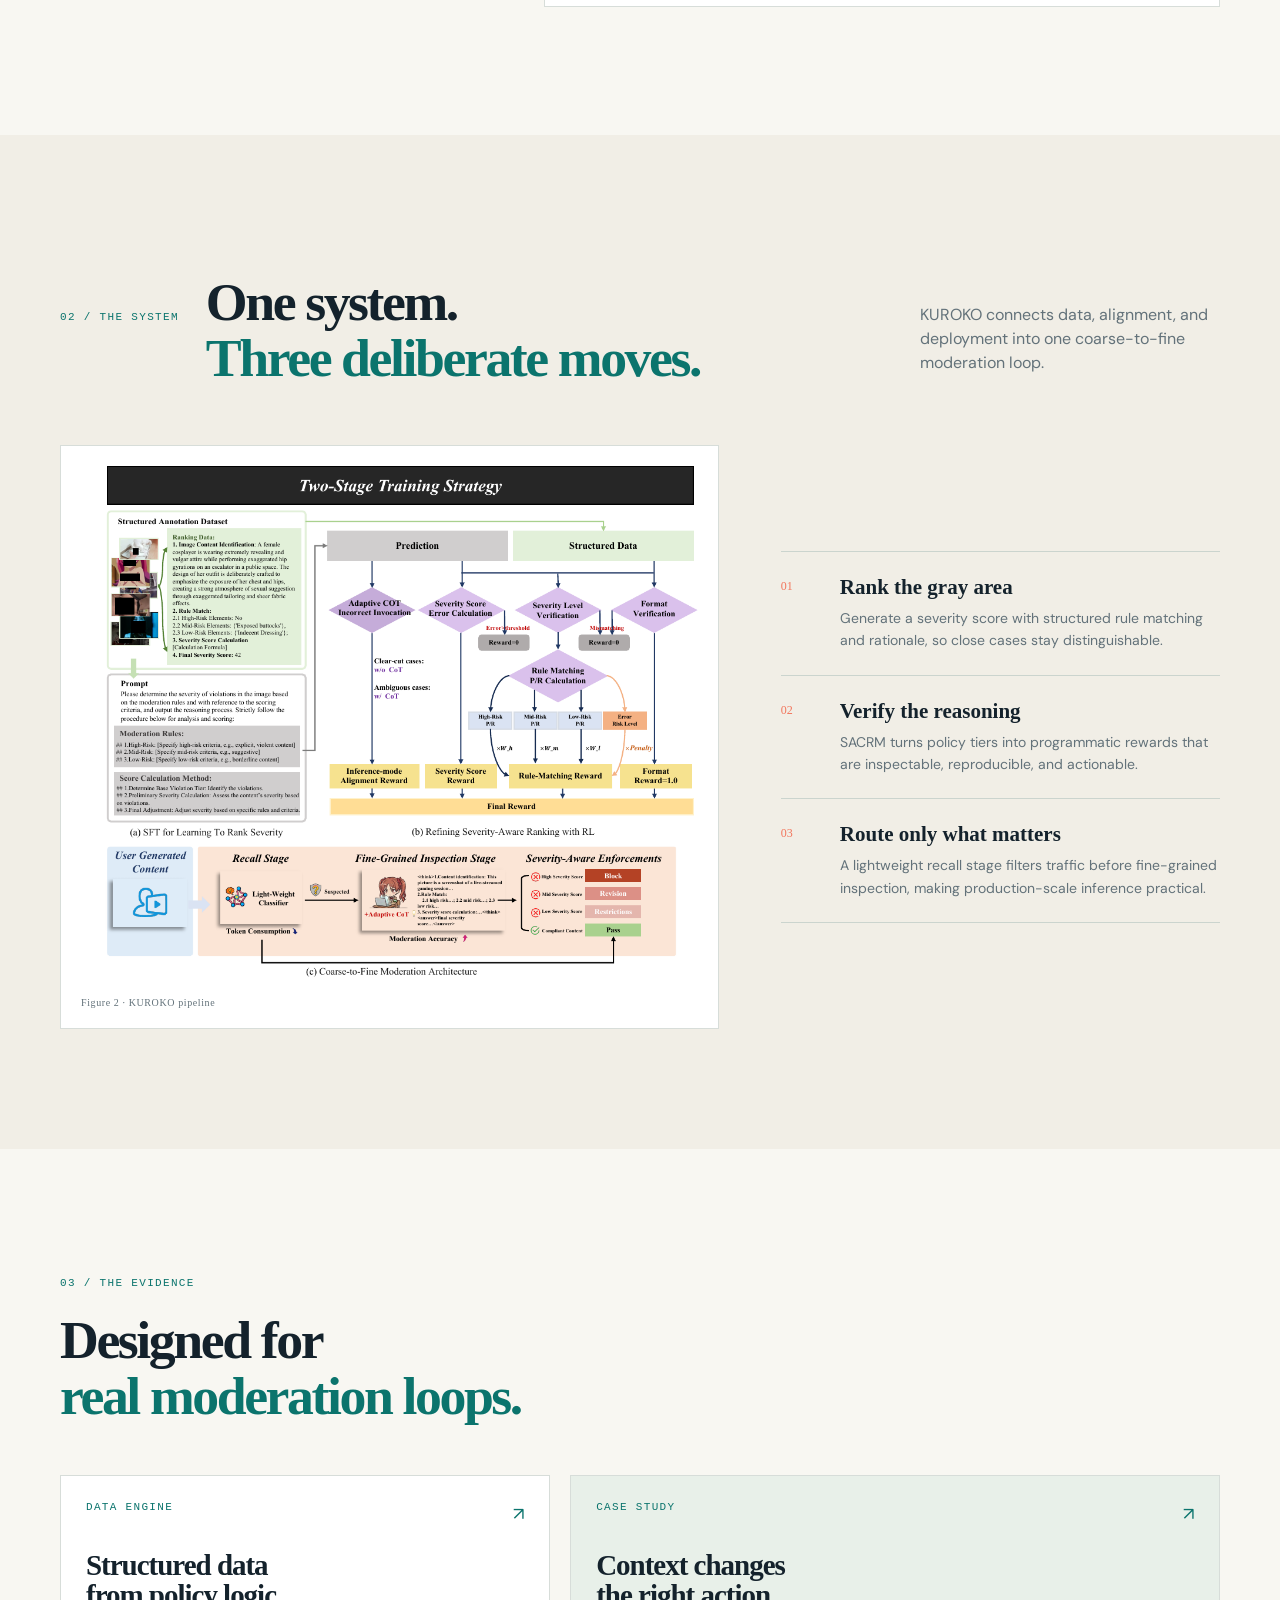
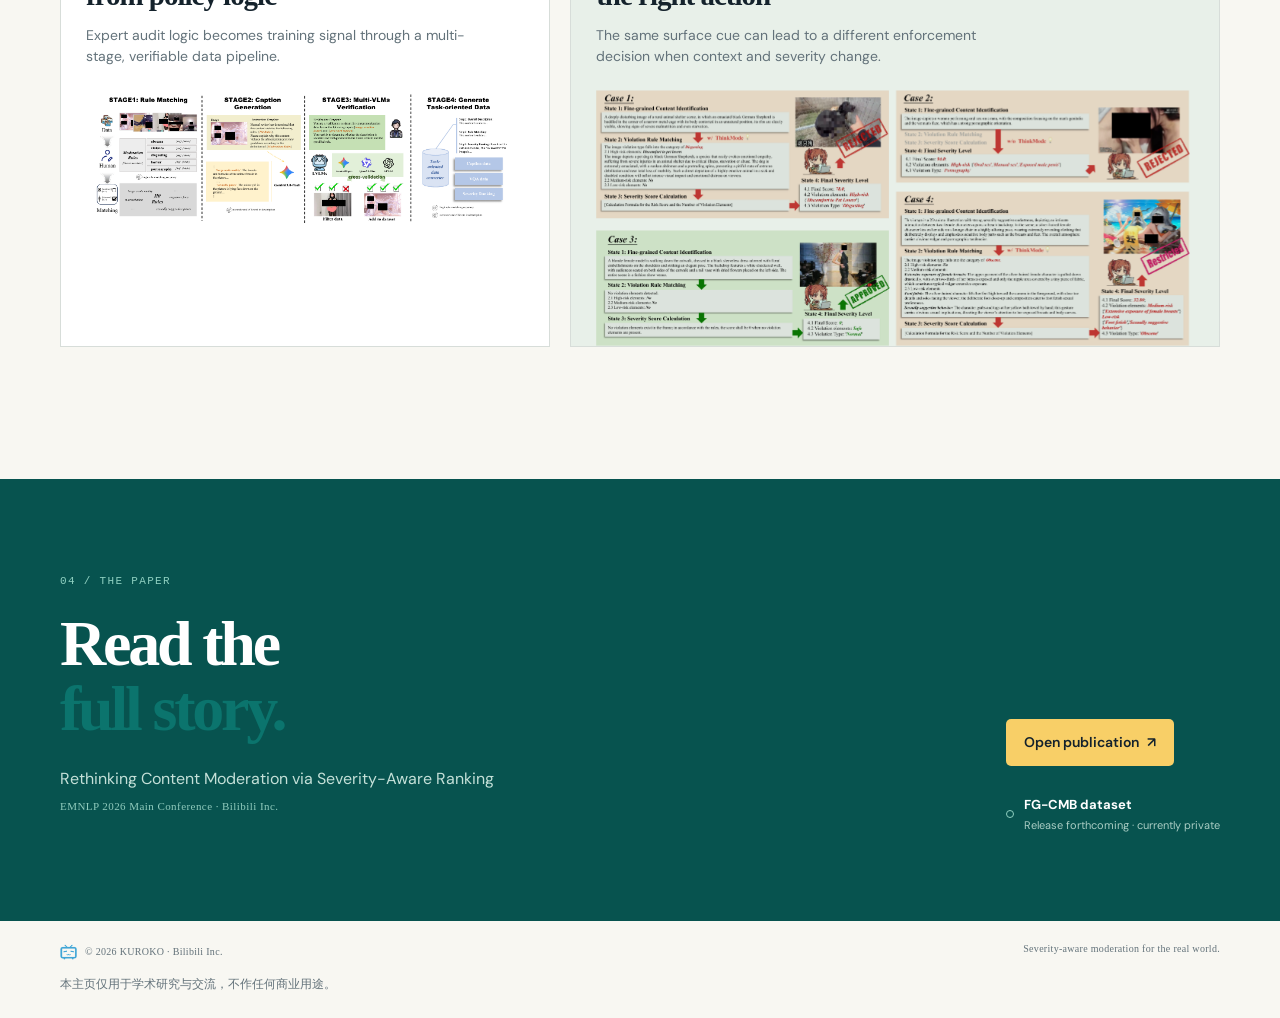
==== commit c5eef04a: "Add academic-use disclaimer to homepage footer" ====
--- a/index.html
+++ b/index.html
@@ -8,7 +8,8 @@
   <link rel="preconnect" href="https://fonts.googleapis.com">
   <link rel="preconnect" href="https://fonts.gstatic.com" crossorigin>
   <link href="https://fonts.googleapis.com/css2?family=DM+Mono:wght@400;500&family=DM+Sans:wght@400;500;600;700&family=Space+Grotesk:wght@500;600;700&display=swap" rel="stylesheet">
-  <link rel="stylesheet" type="text/css" href="/style.css?v=2"><style id="kuroko-inline-style">:root{--ink:#14222c;--muted:#63727a;--line:#d7ddd9;--paper:#f8f7f2;--cream:#f1eee6;--teal:#0b746d;--teal-dark:#07534f;--coral:#f2765d;--yellow:#f8cf67;--white:#fffdfa}*{box-sizing:border-box}html{scroll-behavior:smooth}body{margin:0;background:var(--paper);color:var(--ink);font-family:'DM Sans',sans-serif;line-height:1.5}.noise{display:none}.section-wrap{width:min(1160px,calc(100% - 64px));margin:0 auto}.site-header{height:78px;display:flex;align-items:center;justify-content:space-between;width:min(1280px,calc(100% - 64px));margin:auto;border-bottom:1px solid var(--line);font-size:13px}.brand{display:flex;align-items:center;gap:10px;text-decoration:none;color:var(--ink);font:700 16px 'Space Grotesk';letter-spacing:.13em}.bili-wordmark{width:57px;height:27px;object-fit:contain;object-position:center;mix-blend-mode:multiply}.brand-separator{width:1px;height:18px;background:var(--line);margin:0 2px}.brand-mark{display:grid;place-items:center;background:var(--teal);color:#fff;width:27px;height:27px;border-radius:50%;font-size:15px;letter-spacing:0}.site-header nav{display:flex;gap:35px}.site-header nav a,.header-cta{color:var(--muted);text-decoration:none}.site-header nav a:hover{color:var(--teal)}.header-cta{border:1px solid #b7c3bd;padding:9px 14px;border-radius:99px;color:var(--ink)}.header-cta span,.button span{margin-left:8px}.hero{min-height:640px;display:grid;grid-template-columns:1.05fr .95fr;align-items:center;padding:68px 0 78px;gap:40px}.eyebrow,.section-index,.evidence-tag{font:500 11px 'DM Mono',monospace;letter-spacing:.12em;color:var(--teal)}.dot{display:inline-block;width:7px;height:7px;background:var(--coral);border-radius:50%;margin-right:8px}.hero h1{font:600 clamp(44px,5.1vw,74px)/1.02 'Space Grotesk';letter-spacing:-.055em;margin:22px 0 25px}.hero h1 em,.section-heading h2 em,.quote em,.paper-inner h2 em{color:var(--teal);font-style:normal}.lede{font-size:17px;line-height:1.65;color:var(--muted);max-width:590px}.hero-actions{display:flex;gap:12px;margin-top:32px}.button{display:inline-flex;align-items:center;text-decoration:none;border-radius:5px;padding:13px 18px;font-weight:600;font-size:14px}.button-primary{background:var(--teal);color:white;box-shadow:0 5px 15px #0b746d2e}.button-primary:hover{background:var(--teal-dark);transform:translateY(-1px)}.button-quiet{color:var(--ink);border:1px solid var(--line)}.button-quiet:hover{border-color:var(--teal);color:var(--teal)}.author-line{display:flex;align-items:center;gap:13px;color:var(--muted);font-size:11px;margin-top:48px;max-width:570px}.author-line strong{color:var(--ink);font-size:12px}.rule{width:1px;height:17px;background:var(--line);flex:none}.hero-art{height:500px;position:relative;display:flex;align-items:center;justify-content:center}.hero-art:before{content:'';position:absolute;width:310px;height:310px;border-radius:50%;background:#f7d88735;right:12%;top:14%;filter:blur(1px)}.hero-character{height:440px;max-width:90%;object-fit:contain;position:relative;z-index:1;filter:drop-shadow(0 19px 14px #173b3922)}.art-label{display:none}.score-card{position:absolute;z-index:2;bottom:20px;left:1%;padding:16px 20px;background:#fffdf8e8;border:1px solid #d0d8d2;border-radius:4px;box-shadow:0 10px 26px #153d3914;display:flex;flex-direction:column}.score-kicker,.score-caption{font:10px 'DM Mono';color:var(--muted);letter-spacing:.08em}.score-card strong{font:600 20px 'Space Grotesk';margin:4px 0}.score-card strong span{color:var(--coral)}.signal-strip{background:var(--teal);color:white}.signal-inner{display:flex;justify-content:space-between;align-items:center;min-height:75px}.signal-inner>div{display:flex;gap:13px;align-items:center;font-size:13px}.signal-number{font:11px 'DM Mono';color:#9bd7c8}.signal-note{font:italic 13px Georgia;color:#d1eee5}.section{padding:120px 0}.section-heading h2{font:600 clamp(38px,4.2vw,59px)/1.04 'Space Grotesk';letter-spacing:-.045em;margin:20px 0 50px}.why-section{padding-bottom:128px}.why-grid{display:grid;grid-template-columns:.75fr 1.25fr;gap:78px;align-items:center}.why-copy>p{font-size:17px;line-height:1.7;color:var(--muted)}.quote{font:500 24px/1.2 'Space Grotesk';padding:22px 0 0;border-top:1px solid var(--line);margin-top:32px}.visual-frame{background:white;border:1px solid var(--line);padding:20px;position:relative}.visual-frame img{display:block;width:100%;height:auto}.why-section .visual-frame{padding:16px 18px 13px}.why-section .visual-frame img{max-height:410px;object-fit:contain}.frame-caption{display:block;font:10px 'DM Mono';letter-spacing:.06em;color:var(--muted);padding-top:13px}.section-tint{background:var(--cream)}.pipeline-heading{display:flex;align-items:baseline;gap:27px;flex-wrap:wrap}.pipeline-heading h2{margin-bottom:58px}.pipeline-heading p{color:var(--muted);max-width:300px;margin-left:auto}.pipeline-layout{display:grid;grid-template-columns:1.2fr .8fr;gap:62px;align-items:center}.moves{display:flex;flex-direction:column;gap:0}.move{display:grid;grid-template-columns:44px 1fr;gap:15px;padding:23px 0;border-top:1px solid #cbd4ce}.move:last-child{border-bottom:1px solid #cbd4ce}.move-no{font:12px 'DM Mono';color:var(--coral);padding-top:4px}.move h3{font:600 21px 'Space Grotesk';margin:0 0 7px}.move p{font-size:14px;color:var(--muted);margin:0;line-height:1.6}.evidence-section{padding-bottom:132px}.evidence-grid{display:grid;grid-template-columns:.86fr 1.14fr;gap:20px}.evidence-card{background:#fff;border:1px solid var(--line);padding:25px 25px 0;overflow:hidden}.evidence-card-wide{background:#e8f0e9}.evidence-top{display:flex;justify-content:space-between}.evidence-arrow{color:var(--teal);font-size:18px}.evidence-card h3{font:600 29px/1.05 'Space Grotesk';letter-spacing:-.035em;margin:22px 0 13px}.evidence-card p{font-size:14px;color:var(--muted);max-width:380px}.evidence-card img{width:100%;display:block;margin:22px auto 0;mix-blend-mode:multiply}.paper-section{background:var(--teal-dark);color:white;padding:88px 0}.paper-inner{display:flex;justify-content:space-between;align-items:end;gap:40px}.paper-inner .section-index{color:#8fd0c1}.paper-inner h2{font:600 clamp(42px,5vw,67px)/1.02 'Space Grotesk';letter-spacing:-.05em;margin:20px 0 25px}.paper-inner p{color:#c4e0d8;line-height:1.6}.paper-meta{font:11px 'DM Mono';letter-spacing:.04em;color:#90cbbd}.paper-actions{display:flex;flex-direction:column;align-items:flex-start;gap:29px}.paper-actions .button-primary{background:var(--yellow);color:var(--ink);box-shadow:none}.availability{display:flex;gap:10px;align-items:center}.availability-dot{width:8px;height:8px;border:1px solid #8fd0c1;border-radius:50%}.availability strong,.availability small{display:block}.availability strong{font-size:13px}.availability small{font-size:11px;color:#a9cdc4;margin-top:2px}.site-footer{display:flex;justify-content:space-between;padding:22px 0;color:var(--muted);font:10px 'DM Mono';letter-spacing:.03em}.footer-org{display:flex;align-items:center;gap:8px}.footer-org img{width:17px;height:17px;object-fit:contain;mix-blend-mode:multiply;opacity:.8}@media(max-width:850px){.site-header nav{display:none}.hero{grid-template-columns:1fr;padding-top:53px}.hero-art{height:400px;order:-1}.hero-character{height:350px}.hero h1{font-size:49px}.signal-inner{gap:20px;overflow:auto}.signal-note{display:none}.why-grid,.pipeline-layout,.evidence-grid{grid-template-columns:1fr;gap:35px}.pipeline-heading{display:block}.pipeline-heading p{margin:0}.paper-inner{display:block}.paper-actions{margin-top:35px}.site-footer{gap:20px;flex-direction:column}.section-wrap{width:min(100% - 36px,1160px)}}@media(max-width:480px){.site-header{width:calc(100% - 36px)}.header-cta{font-size:11px;padding:8px 10px}.hero{min-height:0;padding:42px 0 60px}.hero-art{height:325px}.hero-character{height:285px}.hero-art:before{width:240px;height:240px}.score-card{bottom:0;left:0;padding:11px 13px}.score-card strong{font-size:16px}.art-label{top:5px}.author-line{align-items:flex-start}.hero-actions{flex-wrap:wrap}.section{padding:78px 0}.section-heading h2{margin-bottom:35px}.signal-inner{min-height:60px}.signal-inner>div{font-size:11px}.visual-frame{padding:10px}.evidence-card h3{font-size:26px}}
+  <link rel="stylesheet" type="text/css" href="/style.css?v=3"><style id="kuroko-inline-style">:root{--ink:#14222c;--muted:#63727a;--line:#d7ddd9;--paper:#f8f7f2;--cream:#f1eee6;--teal:#0b746d;--teal-dark:#07534f;--coral:#f2765d;--yellow:#f8cf67;--white:#fffdfa}*{box-sizing:border-box}html{scroll-behavior:smooth}body{margin:0;background:var(--paper);color:var(--ink);font-family:'DM Sans',sans-serif;line-height:1.5}.noise{display:none}.section-wrap{width:min(1160px,calc(100% - 64px));margin:0 auto}.site-header{height:78px;display:flex;align-items:center;justify-content:space-between;width:min(1280px,calc(100% - 64px));margin:auto;border-bottom:1px solid var(--line);font-size:13px}.brand{display:flex;align-items:center;gap:10px;text-decoration:none;color:var(--ink);font:700 16px 'Space Grotesk';letter-spacing:.13em}.bili-wordmark{width:57px;height:27px;object-fit:contain;object-position:center;mix-blend-mode:multiply}.brand-separator{width:1px;height:18px;background:var(--line);margin:0 2px}.brand-mark{display:grid;place-items:center;background:var(--teal);color:#fff;width:27px;height:27px;border-radius:50%;font-size:15px;letter-spacing:0}.site-header nav{display:flex;gap:35px}.site-header nav a,.header-cta{color:var(--muted);text-decoration:none}.site-header nav a:hover{color:var(--teal)}.header-cta{border:1px solid #b7c3bd;padding:9px 14px;border-radius:99px;color:var(--ink)}.header-cta span,.button span{margin-left:8px}.hero{min-height:640px;display:grid;grid-template-columns:1.05fr .95fr;align-items:center;padding:68px 0 78px;gap:40px}.eyebrow,.section-index,.evidence-tag{font:500 11px 'DM Mono',monospace;letter-spacing:.12em;color:var(--teal)}.dot{display:inline-block;width:7px;height:7px;background:var(--coral);border-radius:50%;margin-right:8px}.hero h1{font:600 clamp(44px,5.1vw,74px)/1.02 'Space Grotesk';letter-spacing:-.055em;margin:22px 0 25px}.hero h1 em,.section-heading h2 em,.quote em,.paper-inner h2 em{color:var(--teal);font-style:normal}.lede{font-size:17px;line-height:1.65;color:var(--muted);max-width:590px}.hero-actions{display:flex;gap:12px;margin-top:32px}.button{display:inline-flex;align-items:center;text-decoration:none;border-radius:5px;padding:13px 18px;font-weight:600;font-size:14px}.button-primary{background:var(--teal);color:white;box-shadow:0 5px 15px #0b746d2e}.button-primary:hover{background:var(--teal-dark);transform:translateY(-1px)}.button-quiet{color:var(--ink);border:1px solid var(--line)}.button-quiet:hover{border-color:var(--teal);color:var(--teal)}.author-line{display:flex;align-items:center;gap:13px;color:var(--muted);font-size:11px;margin-top:48px;max-width:570px}.author-line strong{color:var(--ink);font-size:12px}.rule{width:1px;height:17px;background:var(--line);flex:none}.hero-art{height:500px;position:relative;display:flex;align-items:center;justify-content:center}.hero-art:before{display:none}.hero-character{height:440px;max-width:90%;object-fit:contain;position:relative;z-index:1;filter:drop-shadow(0 19px 14px #173b3922)}.art-label{display:none}.score-card{position:absolute;z-index:2;bottom:20px;left:1%;padding:16px 20px;background:#fffdf8e8;border:1px solid #d0d8d2;border-radius:4px;box-shadow:0 10px 26px #153d3914;display:flex;flex-direction:column}.score-kicker,.score-caption{font:10px 'DM Mono';color:var(--muted);letter-spacing:.08em}.score-card strong{font:600 20px 'Space Grotesk';margin:4px 0}.score-card strong span{color:var(--coral)}.signal-strip{background:var(--teal);color:white}.signal-inner{display:flex;justify-content:space-between;align-items:center;min-height:75px}.signal-inner>div{display:flex;gap:13px;align-items:center;font-size:13px}.signal-number{font:11px 'DM Mono';color:#9bd7c8}.signal-note{font:italic 13px Georgia;color:#d1eee5}.section{padding:120px 0}.section-heading h2{font:600 clamp(38px,4.2vw,59px)/1.04 'Space Grotesk';letter-spacing:-.045em;margin:20px 0 50px}.why-section{padding-bottom:128px}.why-grid{display:grid;grid-template-columns:.75fr 1.25fr;gap:78px;align-items:center}.why-copy>p{font-size:17px;line-height:1.7;color:var(--muted)}.quote{font:500 24px/1.2 'Space Grotesk';padding:22px 0 0;border-top:1px solid var(--line);margin-top:32px}.visual-frame{background:white;border:1px solid var(--line);padding:20px;position:relative}.visual-frame img{display:block;width:100%;height:auto}.why-section .visual-frame{padding:16px 18px 13px}.why-section .visual-frame img{max-height:410px;object-fit:contain}.frame-caption{display:block;font:10px 'DM Mono';letter-spacing:.06em;color:var(--muted);padding-top:13px}.section-tint{background:var(--cream)}.pipeline-heading{display:flex;align-items:baseline;gap:27px;flex-wrap:wrap}.pipeline-heading h2{margin-bottom:58px}.pipeline-heading p{color:var(--muted);max-width:300px;margin-left:auto}.pipeline-layout{display:grid;grid-template-columns:1.2fr .8fr;gap:62px;align-items:center}.moves{display:flex;flex-direction:column;gap:0}.move{display:grid;grid-template-columns:44px 1fr;gap:15px;padding:23px 0;border-top:1px solid #cbd4ce}.move:last-child{border-bottom:1px solid #cbd4ce}.move-no{font:12px 'DM Mono';color:var(--coral);padding-top:4px}.move h3{font:600 21px 'Space Grotesk';margin:0 0 7px}.move p{font-size:14px;color:var(--muted);margin:0;line-height:1.6}.evidence-section{padding-bottom:132px}.evidence-grid{display:grid;grid-template-columns:.86fr 1.14fr;gap:20px}.evidence-card{background:#fff;border:1px solid var(--line);padding:25px 25px 0;overflow:hidden}.evidence-card-wide{background:#e8f0e9}.evidence-top{display:flex;justify-content:space-between}.evidence-arrow{color:var(--teal);font-size:18px}.evidence-card h3{font:600 29px/1.05 'Space Grotesk';letter-spacing:-.035em;margin:22px 0 13px}.evidence-card p{font-size:14px;color:var(--muted);max-width:380px}.evidence-card img{width:100%;display:block;margin:22px auto 0;mix-blend-mode:multiply}.paper-section{background:var(--teal-dark);color:white;padding:88px 0}.paper-inner{display:flex;justify-content:space-between;align-items:end;gap:40px}.paper-inner .section-index{color:#8fd0c1}.paper-inner h2{font:600 clamp(42px,5vw,67px)/1.02 'Space Grotesk';letter-spacing:-.05em;margin:20px 0 25px}.paper-inner p{color:#c4e0d8;line-height:1.6}.paper-meta{font:11px 'DM Mono';letter-spacing:.04em;color:#90cbbd}.paper-actions{display:flex;flex-direction:column;align-items:flex-start;gap:29px}.paper-actions .button-primary{background:var(--yellow);color:var(--ink);box-shadow:none}.availability{display:flex;gap:10px;align-items:center}.availability-dot{width:8px;height:8px;border:1px solid #8fd0c1;border-radius:50%}.availability strong,.availability small{display:block}.availability strong{font-size:13px}.availability small{font-size:11px;color:#a9cdc4;margin-top:2px}.site-footer{display:flex;justify-content:space-between;padding:22px 0;color:var(--muted);font:10px 'DM Mono';letter-spacing:.03em}.footer-org{display:flex;align-items:center;gap:8px}.footer-org img{width:17px;height:17px;object-fit:contain;mix-blend-mode:multiply;opacity:.8}@media(max-width:850px){.site-header nav{display:none}.hero{grid-template-columns:1fr;padding-top:53px}.hero-art{height:400px;order:-1}.hero-character{height:350px}.hero h1{font-size:49px}.signal-inner{gap:20px;overflow:auto}.signal-note{display:none}.why-grid,.pipeline-layout,.evidence-grid{grid-template-columns:1fr;gap:35px}.pipeline-heading{display:block}.pipeline-heading p{margin:0}.paper-inner{display:block}.paper-actions{margin-top:35px}.site-footer{gap:20px;flex-direction:column}.section-wrap{width:min(100% - 36px,1160px)}}@media(max-width:480px){.site-header{width:calc(100% - 36px)}.header-cta{font-size:11px;padding:8px 10px}.hero{min-height:0;padding:42px 0 60px}.hero-art{height:325px}.hero-character{height:285px}.score-card{bottom:0;left:0;padding:11px 13px}.score-card strong{font-size:16px}.art-label{top:5px}.author-line{align-items:flex-start}.hero-actions{flex-wrap:wrap}.section{padding:78px 0}.section-heading h2{margin-bottom:35px}.signal-inner{min-height:60px}.signal-inner>div{font-size:11px}.visual-frame{padding:10px}.evidence-card h3{font-size:26px}}
+.site-footer{flex-wrap:wrap;gap:14px 24px}.site-disclaimer{flex-basis:100%;margin:0;font-family:"DM Sans","PingFang SC","Microsoft YaHei",sans-serif;font-size:12px;line-height:1.7;letter-spacing:0}
 </style>
 </head>
 <body>
@@ -56,6 +57,6 @@
 
     <section id="paper" class="paper-section"><div class="section-wrap paper-inner"><div><span class="section-index">04 / THE PAPER</span><h2>Read the<br><em>full story.</em></h2><p>Rethinking Content Moderation via Severity-Aware Ranking<br><span class="paper-meta">EMNLP 2026 Main Conference · Bilibili Inc.</span></p></div><div class="paper-actions"><a class="button button-primary" href="paper.pdf" target="_blank" rel="noreferrer">Open publication <span>↗</span></a><div class="availability"><span class="availability-dot"></span><div><strong>FG-CMB dataset</strong><small>Release forthcoming · currently private</small></div></div></div></div></section>
   </main>
-  <footer class="site-footer section-wrap"><span class="footer-org"><img src="images/bilibili2.png" alt="Bilibili"> <span>© 2026 KUROKO · Bilibili Inc.</span></span><span>Severity-aware moderation for the real world.</span></footer>
+  <footer class="site-footer section-wrap"><span class="footer-org"><img src="images/bilibili2.png" alt="Bilibili"> <span>© 2026 KUROKO · Bilibili Inc.</span></span><span>Severity-aware moderation for the real world.</span><p class="site-disclaimer" lang="zh-CN">本主页仅用于学术研究与交流，不作任何商业用途。</p></footer>
 </body>
 </html>
--- a/style.css
+++ b/style.css
@@ -1 +1,2 @@
-:root{--ink:#14222c;--muted:#63727a;--line:#d7ddd9;--paper:#f8f7f2;--cream:#f1eee6;--teal:#0b746d;--teal-dark:#07534f;--coral:#f2765d;--yellow:#f8cf67;--white:#fffdfa}*{box-sizing:border-box}html{scroll-behavior:smooth}body{margin:0;background:var(--paper);color:var(--ink);font-family:'DM Sans',sans-serif;line-height:1.5}.noise{display:none}.section-wrap{width:min(1160px,calc(100% - 64px));margin:0 auto}.site-header{height:78px;display:flex;align-items:center;justify-content:space-between;width:min(1280px,calc(100% - 64px));margin:auto;border-bottom:1px solid var(--line);font-size:13px}.brand{display:flex;align-items:center;gap:10px;text-decoration:none;color:var(--ink);font:700 16px 'Space Grotesk';letter-spacing:.13em}.bili-wordmark{width:57px;height:27px;object-fit:contain;object-position:center;mix-blend-mode:multiply}.brand-separator{width:1px;height:18px;background:var(--line);margin:0 2px}.brand-mark{display:grid;place-items:center;background:var(--teal);color:#fff;width:27px;height:27px;border-radius:50%;font-size:15px;letter-spacing:0}.site-header nav{display:flex;gap:35px}.site-header nav a,.header-cta{color:var(--muted);text-decoration:none}.site-header nav a:hover{color:var(--teal)}.header-cta{border:1px solid #b7c3bd;padding:9px 14px;border-radius:99px;color:var(--ink)}.header-cta span,.button span{margin-left:8px}.hero{min-height:640px;display:grid;grid-template-columns:1.05fr .95fr;align-items:center;padding:68px 0 78px;gap:40px}.eyebrow,.section-index,.evidence-tag{font:500 11px 'DM Mono',monospace;letter-spacing:.12em;color:var(--teal)}.dot{display:inline-block;width:7px;height:7px;background:var(--coral);border-radius:50%;margin-right:8px}.hero h1{font:600 clamp(44px,5.1vw,74px)/1.02 'Space Grotesk';letter-spacing:-.055em;margin:22px 0 25px}.hero h1 em,.section-heading h2 em,.quote em,.paper-inner h2 em{color:var(--teal);font-style:normal}.lede{font-size:17px;line-height:1.65;color:var(--muted);max-width:590px}.hero-actions{display:flex;gap:12px;margin-top:32px}.button{display:inline-flex;align-items:center;text-decoration:none;border-radius:5px;padding:13px 18px;font-weight:600;font-size:14px}.button-primary{background:var(--teal);color:white;box-shadow:0 5px 15px #0b746d2e}.button-primary:hover{background:var(--teal-dark);transform:translateY(-1px)}.button-quiet{color:var(--ink);border:1px solid var(--line)}.button-quiet:hover{border-color:var(--teal);color:var(--teal)}.author-line{display:flex;align-items:center;gap:13px;color:var(--muted);font-size:11px;margin-top:48px;max-width:570px}.author-line strong{color:var(--ink);font-size:12px}.rule{width:1px;height:17px;background:var(--line);flex:none}.hero-art{height:500px;position:relative;display:flex;align-items:center;justify-content:center}.hero-art:before{content:'';position:absolute;width:310px;height:310px;border-radius:50%;background:#f7d88735;right:12%;top:14%;filter:blur(1px)}.hero-character{height:440px;max-width:90%;object-fit:contain;position:relative;z-index:1;filter:drop-shadow(0 19px 14px #173b3922)}.art-label{display:none}.score-card{position:absolute;z-index:2;bottom:20px;left:1%;padding:16px 20px;background:#fffdf8e8;border:1px solid #d0d8d2;border-radius:4px;box-shadow:0 10px 26px #153d3914;display:flex;flex-direction:column}.score-kicker,.score-caption{font:10px 'DM Mono';color:var(--muted);letter-spacing:.08em}.score-card strong{font:600 20px 'Space Grotesk';margin:4px 0}.score-card strong span{color:var(--coral)}.signal-strip{background:var(--teal);color:white}.signal-inner{display:flex;justify-content:space-between;align-items:center;min-height:75px}.signal-inner>div{display:flex;gap:13px;align-items:center;font-size:13px}.signal-number{font:11px 'DM Mono';color:#9bd7c8}.signal-note{font:italic 13px Georgia;color:#d1eee5}.section{padding:120px 0}.section-heading h2{font:600 clamp(38px,4.2vw,59px)/1.04 'Space Grotesk';letter-spacing:-.045em;margin:20px 0 50px}.why-section{padding-bottom:128px}.why-grid{display:grid;grid-template-columns:.75fr 1.25fr;gap:78px;align-items:center}.why-copy>p{font-size:17px;line-height:1.7;color:var(--muted)}.quote{font:500 24px/1.2 'Space Grotesk';padding:22px 0 0;border-top:1px solid var(--line);margin-top:32px}.visual-frame{background:white;border:1px solid var(--line);padding:20px;position:relative}.visual-frame img{display:block;width:100%;height:auto}.why-section .visual-frame{padding:16px 18px 13px}.why-section .visual-frame img{max-height:410px;object-fit:contain}.frame-caption{display:block;font:10px 'DM Mono';letter-spacing:.06em;color:var(--muted);padding-top:13px}.section-tint{background:var(--cream)}.pipeline-heading{display:flex;align-items:baseline;gap:27px;flex-wrap:wrap}.pipeline-heading h2{margin-bottom:58px}.pipeline-heading p{color:var(--muted);max-width:300px;margin-left:auto}.pipeline-layout{display:grid;grid-template-columns:1.2fr .8fr;gap:62px;align-items:center}.moves{display:flex;flex-direction:column;gap:0}.move{display:grid;grid-template-columns:44px 1fr;gap:15px;padding:23px 0;border-top:1px solid #cbd4ce}.move:last-child{border-bottom:1px solid #cbd4ce}.move-no{font:12px 'DM Mono';color:var(--coral);padding-top:4px}.move h3{font:600 21px 'Space Grotesk';margin:0 0 7px}.move p{font-size:14px;color:var(--muted);margin:0;line-height:1.6}.evidence-section{padding-bottom:132px}.evidence-grid{display:grid;grid-template-columns:.86fr 1.14fr;gap:20px}.evidence-card{background:#fff;border:1px solid var(--line);padding:25px 25px 0;overflow:hidden}.evidence-card-wide{background:#e8f0e9}.evidence-top{display:flex;justify-content:space-between}.evidence-arrow{color:var(--teal);font-size:18px}.evidence-card h3{font:600 29px/1.05 'Space Grotesk';letter-spacing:-.035em;margin:22px 0 13px}.evidence-card p{font-size:14px;color:var(--muted);max-width:380px}.evidence-card img{width:100%;display:block;margin:22px auto 0;mix-blend-mode:multiply}.paper-section{background:var(--teal-dark);color:white;padding:88px 0}.paper-inner{display:flex;justify-content:space-between;align-items:end;gap:40px}.paper-inner .section-index{color:#8fd0c1}.paper-inner h2{font:600 clamp(42px,5vw,67px)/1.02 'Space Grotesk';letter-spacing:-.05em;margin:20px 0 25px}.paper-inner p{color:#c4e0d8;line-height:1.6}.paper-meta{font:11px 'DM Mono';letter-spacing:.04em;color:#90cbbd}.paper-actions{display:flex;flex-direction:column;align-items:flex-start;gap:29px}.paper-actions .button-primary{background:var(--yellow);color:var(--ink);box-shadow:none}.availability{display:flex;gap:10px;align-items:center}.availability-dot{width:8px;height:8px;border:1px solid #8fd0c1;border-radius:50%}.availability strong,.availability small{display:block}.availability strong{font-size:13px}.availability small{font-size:11px;color:#a9cdc4;margin-top:2px}.site-footer{display:flex;justify-content:space-between;padding:22px 0;color:var(--muted);font:10px 'DM Mono';letter-spacing:.03em}.footer-org{display:flex;align-items:center;gap:8px}.footer-org img{width:17px;height:17px;object-fit:contain;mix-blend-mode:multiply;opacity:.8}@media(max-width:850px){.site-header nav{display:none}.hero{grid-template-columns:1fr;padding-top:53px}.hero-art{height:400px;order:-1}.hero-character{height:350px}.hero h1{font-size:49px}.signal-inner{gap:20px;overflow:auto}.signal-note{display:none}.why-grid,.pipeline-layout,.evidence-grid{grid-template-columns:1fr;gap:35px}.pipeline-heading{display:block}.pipeline-heading p{margin:0}.paper-inner{display:block}.paper-actions{margin-top:35px}.site-footer{gap:20px;flex-direction:column}.section-wrap{width:min(100% - 36px,1160px)}}@media(max-width:480px){.site-header{width:calc(100% - 36px)}.header-cta{font-size:11px;padding:8px 10px}.hero{min-height:0;padding:42px 0 60px}.hero-art{height:325px}.hero-character{height:285px}.hero-art:before{width:240px;height:240px}.score-card{bottom:0;left:0;padding:11px 13px}.score-card strong{font-size:16px}.art-label{top:5px}.author-line{align-items:flex-start}.hero-actions{flex-wrap:wrap}.section{padding:78px 0}.section-heading h2{margin-bottom:35px}.signal-inner{min-height:60px}.signal-inner>div{font-size:11px}.visual-frame{padding:10px}.evidence-card h3{font-size:26px}}
+:root{--ink:#14222c;--muted:#63727a;--line:#d7ddd9;--paper:#f8f7f2;--cream:#f1eee6;--teal:#0b746d;--teal-dark:#07534f;--coral:#f2765d;--yellow:#f8cf67;--white:#fffdfa}*{box-sizing:border-box}html{scroll-behavior:smooth}body{margin:0;background:var(--paper);color:var(--ink);font-family:'DM Sans',sans-serif;line-height:1.5}.noise{display:none}.section-wrap{width:min(1160px,calc(100% - 64px));margin:0 auto}.site-header{height:78px;display:flex;align-items:center;justify-content:space-between;width:min(1280px,calc(100% - 64px));margin:auto;border-bottom:1px solid var(--line);font-size:13px}.brand{display:flex;align-items:center;gap:10px;text-decoration:none;color:var(--ink);font:700 16px 'Space Grotesk';letter-spacing:.13em}.bili-wordmark{width:57px;height:27px;object-fit:contain;object-position:center;mix-blend-mode:multiply}.brand-separator{width:1px;height:18px;background:var(--line);margin:0 2px}.brand-mark{display:grid;place-items:center;background:var(--teal);color:#fff;width:27px;height:27px;border-radius:50%;font-size:15px;letter-spacing:0}.site-header nav{display:flex;gap:35px}.site-header nav a,.header-cta{color:var(--muted);text-decoration:none}.site-header nav a:hover{color:var(--teal)}.header-cta{border:1px solid #b7c3bd;padding:9px 14px;border-radius:99px;color:var(--ink)}.header-cta span,.button span{margin-left:8px}.hero{min-height:640px;display:grid;grid-template-columns:1.05fr .95fr;align-items:center;padding:68px 0 78px;gap:40px}.eyebrow,.section-index,.evidence-tag{font:500 11px 'DM Mono',monospace;letter-spacing:.12em;color:var(--teal)}.dot{display:inline-block;width:7px;height:7px;background:var(--coral);border-radius:50%;margin-right:8px}.hero h1{font:600 clamp(44px,5.1vw,74px)/1.02 'Space Grotesk';letter-spacing:-.055em;margin:22px 0 25px}.hero h1 em,.section-heading h2 em,.quote em,.paper-inner h2 em{color:var(--teal);font-style:normal}.lede{font-size:17px;line-height:1.65;color:var(--muted);max-width:590px}.hero-actions{display:flex;gap:12px;margin-top:32px}.button{display:inline-flex;align-items:center;text-decoration:none;border-radius:5px;padding:13px 18px;font-weight:600;font-size:14px}.button-primary{background:var(--teal);color:white;box-shadow:0 5px 15px #0b746d2e}.button-primary:hover{background:var(--teal-dark);transform:translateY(-1px)}.button-quiet{color:var(--ink);border:1px solid var(--line)}.button-quiet:hover{border-color:var(--teal);color:var(--teal)}.author-line{display:flex;align-items:center;gap:13px;color:var(--muted);font-size:11px;margin-top:48px;max-width:570px}.author-line strong{color:var(--ink);font-size:12px}.rule{width:1px;height:17px;background:var(--line);flex:none}.hero-art{height:500px;position:relative;display:flex;align-items:center;justify-content:center}.hero-art:before{display:none}.hero-character{height:440px;max-width:90%;object-fit:contain;position:relative;z-index:1;filter:drop-shadow(0 19px 14px #173b3922)}.art-label{display:none}.score-card{position:absolute;z-index:2;bottom:20px;left:1%;padding:16px 20px;background:#fffdf8e8;border:1px solid #d0d8d2;border-radius:4px;box-shadow:0 10px 26px #153d3914;display:flex;flex-direction:column}.score-kicker,.score-caption{font:10px 'DM Mono';color:var(--muted);letter-spacing:.08em}.score-card strong{font:600 20px 'Space Grotesk';margin:4px 0}.score-card strong span{color:var(--coral)}.signal-strip{background:var(--teal);color:white}.signal-inner{display:flex;justify-content:space-between;align-items:center;min-height:75px}.signal-inner>div{display:flex;gap:13px;align-items:center;font-size:13px}.signal-number{font:11px 'DM Mono';color:#9bd7c8}.signal-note{font:italic 13px Georgia;color:#d1eee5}.section{padding:120px 0}.section-heading h2{font:600 clamp(38px,4.2vw,59px)/1.04 'Space Grotesk';letter-spacing:-.045em;margin:20px 0 50px}.why-section{padding-bottom:128px}.why-grid{display:grid;grid-template-columns:.75fr 1.25fr;gap:78px;align-items:center}.why-copy>p{font-size:17px;line-height:1.7;color:var(--muted)}.quote{font:500 24px/1.2 'Space Grotesk';padding:22px 0 0;border-top:1px solid var(--line);margin-top:32px}.visual-frame{background:white;border:1px solid var(--line);padding:20px;position:relative}.visual-frame img{display:block;width:100%;height:auto}.why-section .visual-frame{padding:16px 18px 13px}.why-section .visual-frame img{max-height:410px;object-fit:contain}.frame-caption{display:block;font:10px 'DM Mono';letter-spacing:.06em;color:var(--muted);padding-top:13px}.section-tint{background:var(--cream)}.pipeline-heading{display:flex;align-items:baseline;gap:27px;flex-wrap:wrap}.pipeline-heading h2{margin-bottom:58px}.pipeline-heading p{color:var(--muted);max-width:300px;margin-left:auto}.pipeline-layout{display:grid;grid-template-columns:1.2fr .8fr;gap:62px;align-items:center}.moves{display:flex;flex-direction:column;gap:0}.move{display:grid;grid-template-columns:44px 1fr;gap:15px;padding:23px 0;border-top:1px solid #cbd4ce}.move:last-child{border-bottom:1px solid #cbd4ce}.move-no{font:12px 'DM Mono';color:var(--coral);padding-top:4px}.move h3{font:600 21px 'Space Grotesk';margin:0 0 7px}.move p{font-size:14px;color:var(--muted);margin:0;line-height:1.6}.evidence-section{padding-bottom:132px}.evidence-grid{display:grid;grid-template-columns:.86fr 1.14fr;gap:20px}.evidence-card{background:#fff;border:1px solid var(--line);padding:25px 25px 0;overflow:hidden}.evidence-card-wide{background:#e8f0e9}.evidence-top{display:flex;justify-content:space-between}.evidence-arrow{color:var(--teal);font-size:18px}.evidence-card h3{font:600 29px/1.05 'Space Grotesk';letter-spacing:-.035em;margin:22px 0 13px}.evidence-card p{font-size:14px;color:var(--muted);max-width:380px}.evidence-card img{width:100%;display:block;margin:22px auto 0;mix-blend-mode:multiply}.paper-section{background:var(--teal-dark);color:white;padding:88px 0}.paper-inner{display:flex;justify-content:space-between;align-items:end;gap:40px}.paper-inner .section-index{color:#8fd0c1}.paper-inner h2{font:600 clamp(42px,5vw,67px)/1.02 'Space Grotesk';letter-spacing:-.05em;margin:20px 0 25px}.paper-inner p{color:#c4e0d8;line-height:1.6}.paper-meta{font:11px 'DM Mono';letter-spacing:.04em;color:#90cbbd}.paper-actions{display:flex;flex-direction:column;align-items:flex-start;gap:29px}.paper-actions .button-primary{background:var(--yellow);color:var(--ink);box-shadow:none}.availability{display:flex;gap:10px;align-items:center}.availability-dot{width:8px;height:8px;border:1px solid #8fd0c1;border-radius:50%}.availability strong,.availability small{display:block}.availability strong{font-size:13px}.availability small{font-size:11px;color:#a9cdc4;margin-top:2px}.site-footer{display:flex;justify-content:space-between;padding:22px 0;color:var(--muted);font:10px 'DM Mono';letter-spacing:.03em}.footer-org{display:flex;align-items:center;gap:8px}.footer-org img{width:17px;height:17px;object-fit:contain;mix-blend-mode:multiply;opacity:.8}@media(max-width:850px){.site-header nav{display:none}.hero{grid-template-columns:1fr;padding-top:53px}.hero-art{height:400px;order:-1}.hero-character{height:350px}.hero h1{font-size:49px}.signal-inner{gap:20px;overflow:auto}.signal-note{display:none}.why-grid,.pipeline-layout,.evidence-grid{grid-template-columns:1fr;gap:35px}.pipeline-heading{display:block}.pipeline-heading p{margin:0}.paper-inner{display:block}.paper-actions{margin-top:35px}.site-footer{gap:20px;flex-direction:column}.section-wrap{width:min(100% - 36px,1160px)}}@media(max-width:480px){.site-header{width:calc(100% - 36px)}.header-cta{font-size:11px;padding:8px 10px}.hero{min-height:0;padding:42px 0 60px}.hero-art{height:325px}.hero-character{height:285px}.score-card{bottom:0;left:0;padding:11px 13px}.score-card strong{font-size:16px}.art-label{top:5px}.author-line{align-items:flex-start}.hero-actions{flex-wrap:wrap}.section{padding:78px 0}.section-heading h2{margin-bottom:35px}.signal-inner{min-height:60px}.signal-inner>div{font-size:11px}.visual-frame{padding:10px}.evidence-card h3{font-size:26px}}
+.site-footer{flex-wrap:wrap;gap:14px 24px}.site-disclaimer{flex-basis:100%;margin:0;font-family:"DM Sans","PingFang SC","Microsoft YaHei",sans-serif;font-size:12px;line-height:1.7;letter-spacing:0}
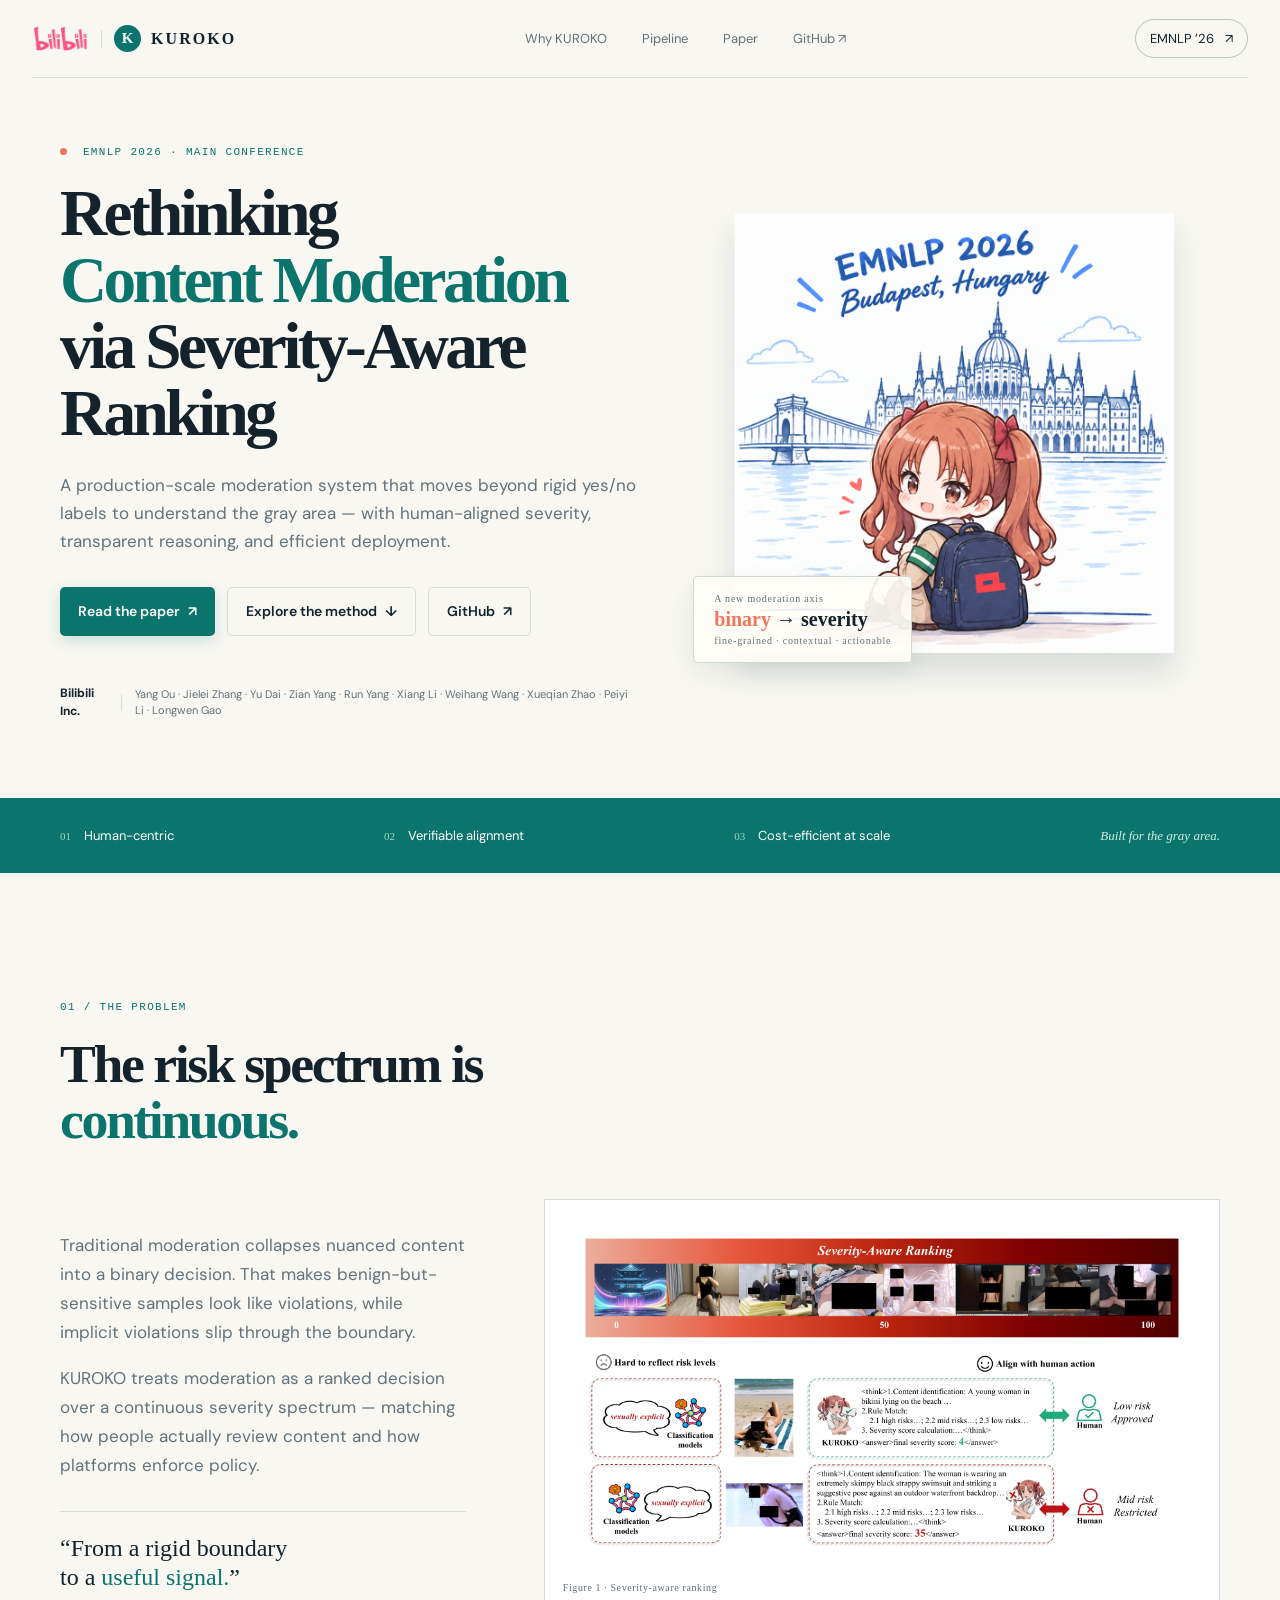
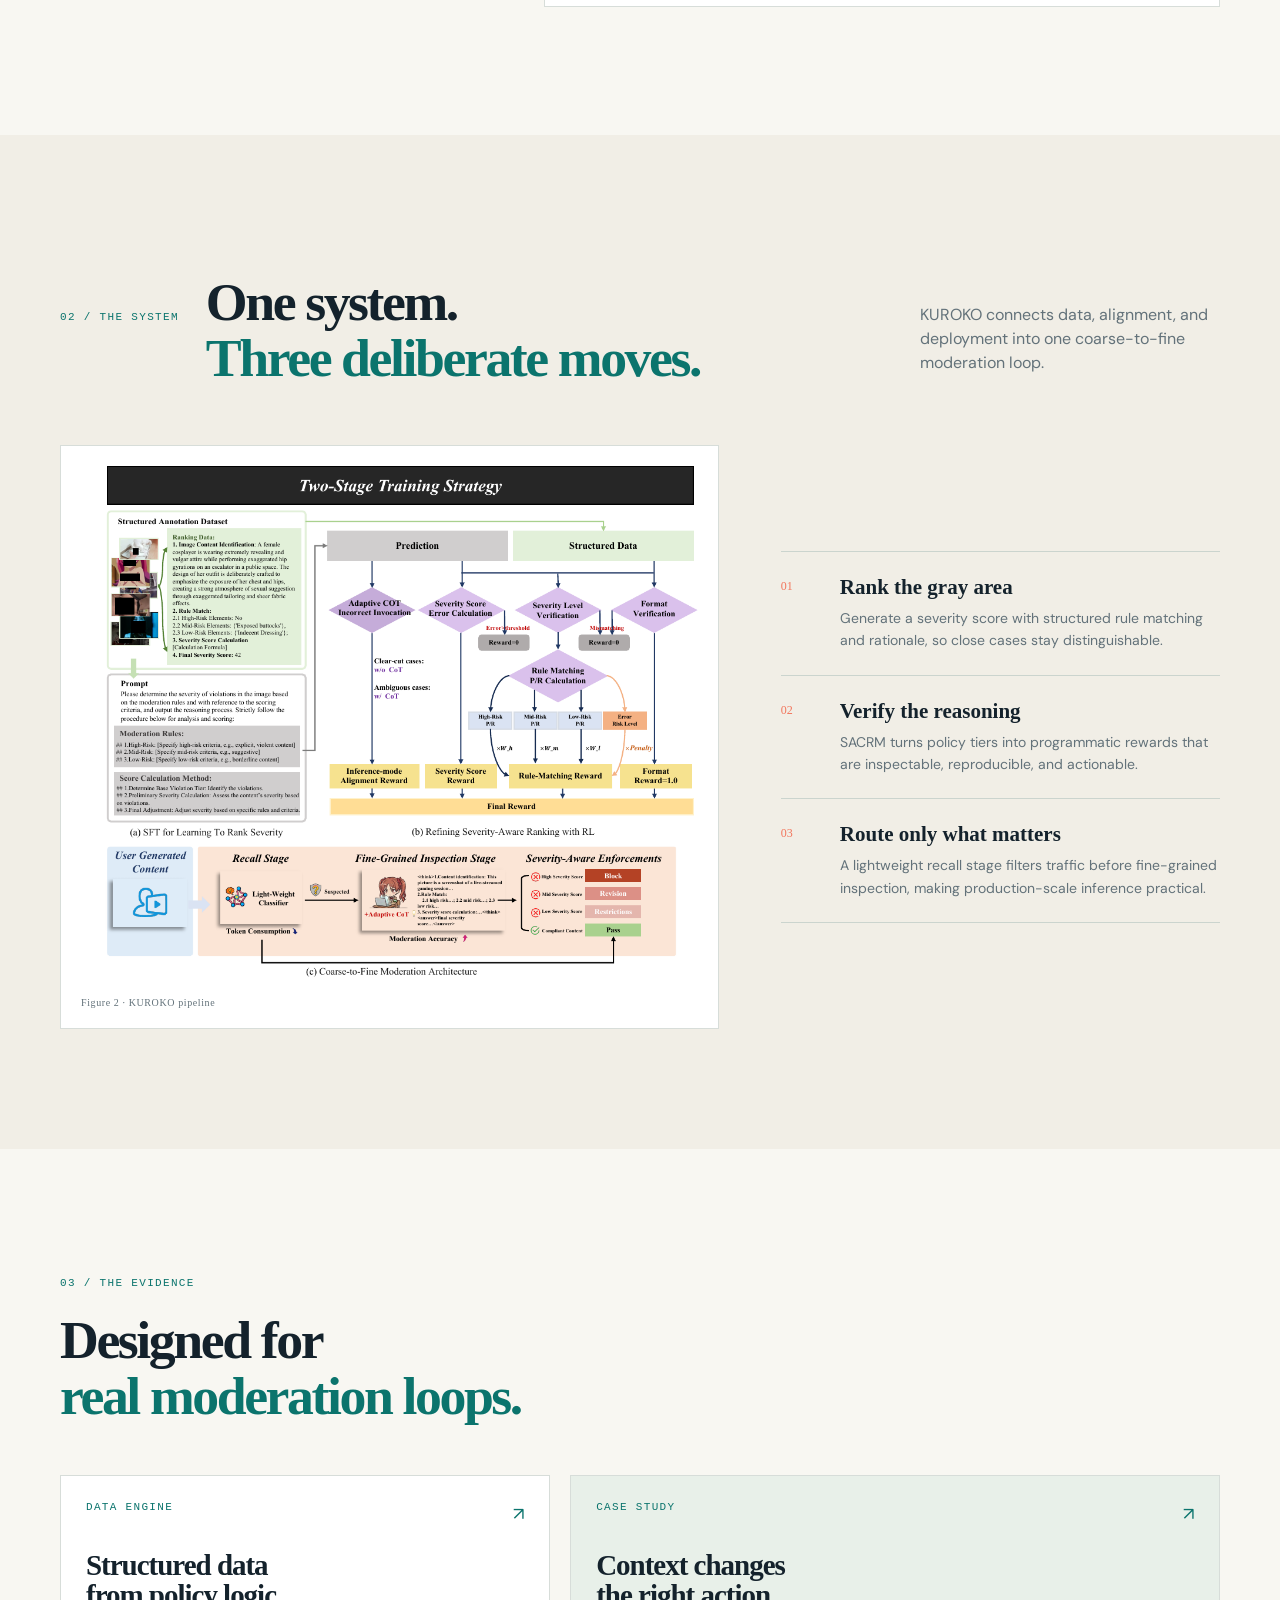
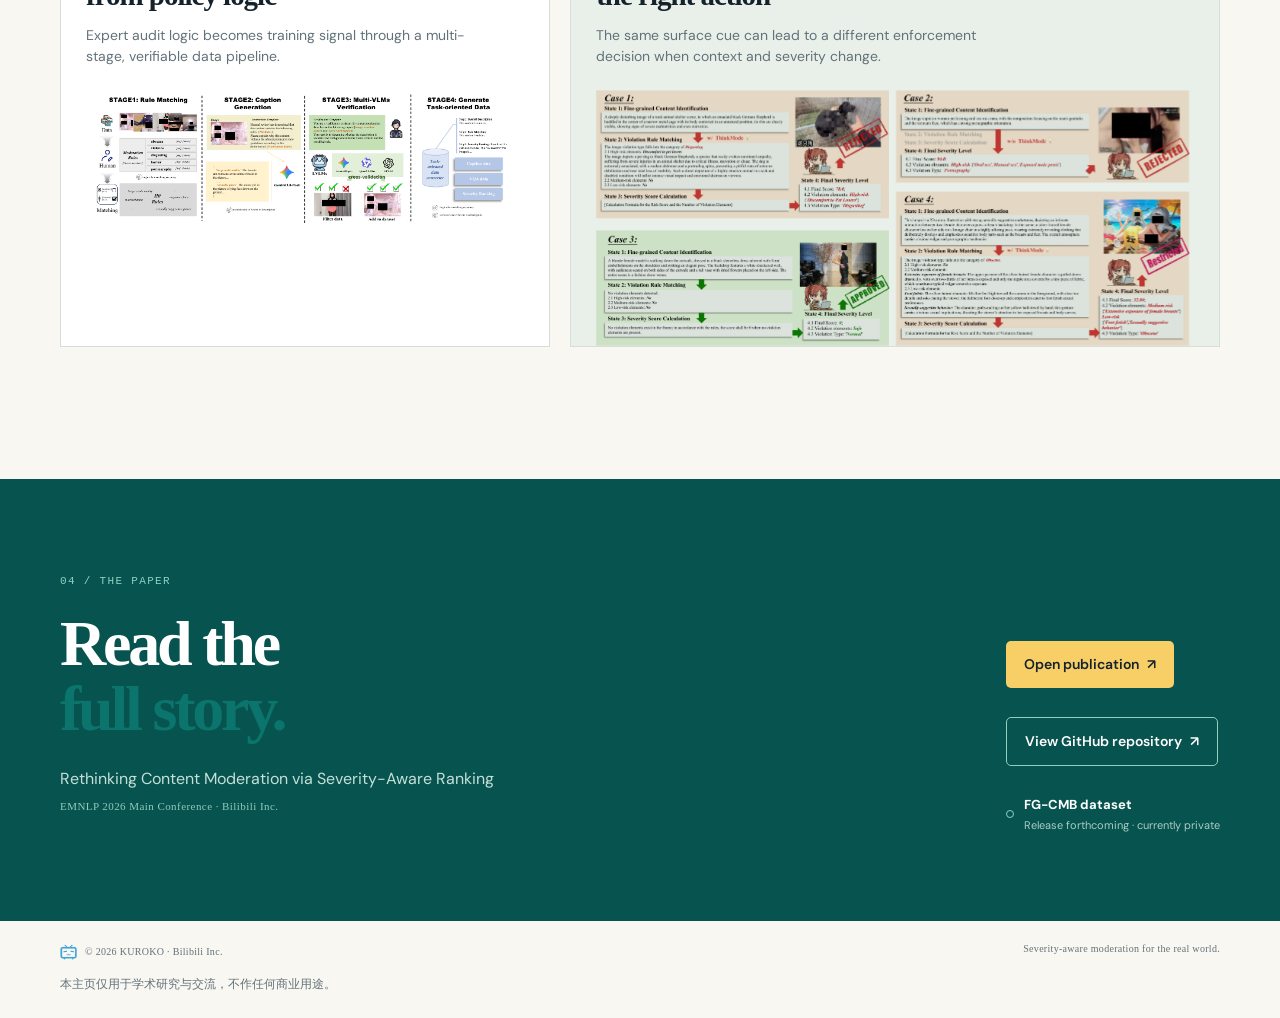
==== commit 6d96ca87: "Add GitHub repository links to project homepage" ====
--- a/index.html
+++ b/index.html
@@ -8,8 +8,9 @@
   <link rel="preconnect" href="https://fonts.googleapis.com">
   <link rel="preconnect" href="https://fonts.gstatic.com" crossorigin>
   <link href="https://fonts.googleapis.com/css2?family=DM+Mono:wght@400;500&family=DM+Sans:wght@400;500;600;700&family=Space+Grotesk:wght@500;600;700&display=swap" rel="stylesheet">
-  <link rel="stylesheet" type="text/css" href="/style.css?v=3"><style id="kuroko-inline-style">:root{--ink:#14222c;--muted:#63727a;--line:#d7ddd9;--paper:#f8f7f2;--cream:#f1eee6;--teal:#0b746d;--teal-dark:#07534f;--coral:#f2765d;--yellow:#f8cf67;--white:#fffdfa}*{box-sizing:border-box}html{scroll-behavior:smooth}body{margin:0;background:var(--paper);color:var(--ink);font-family:'DM Sans',sans-serif;line-height:1.5}.noise{display:none}.section-wrap{width:min(1160px,calc(100% - 64px));margin:0 auto}.site-header{height:78px;display:flex;align-items:center;justify-content:space-between;width:min(1280px,calc(100% - 64px));margin:auto;border-bottom:1px solid var(--line);font-size:13px}.brand{display:flex;align-items:center;gap:10px;text-decoration:none;color:var(--ink);font:700 16px 'Space Grotesk';letter-spacing:.13em}.bili-wordmark{width:57px;height:27px;object-fit:contain;object-position:center;mix-blend-mode:multiply}.brand-separator{width:1px;height:18px;background:var(--line);margin:0 2px}.brand-mark{display:grid;place-items:center;background:var(--teal);color:#fff;width:27px;height:27px;border-radius:50%;font-size:15px;letter-spacing:0}.site-header nav{display:flex;gap:35px}.site-header nav a,.header-cta{color:var(--muted);text-decoration:none}.site-header nav a:hover{color:var(--teal)}.header-cta{border:1px solid #b7c3bd;padding:9px 14px;border-radius:99px;color:var(--ink)}.header-cta span,.button span{margin-left:8px}.hero{min-height:640px;display:grid;grid-template-columns:1.05fr .95fr;align-items:center;padding:68px 0 78px;gap:40px}.eyebrow,.section-index,.evidence-tag{font:500 11px 'DM Mono',monospace;letter-spacing:.12em;color:var(--teal)}.dot{display:inline-block;width:7px;height:7px;background:var(--coral);border-radius:50%;margin-right:8px}.hero h1{font:600 clamp(44px,5.1vw,74px)/1.02 'Space Grotesk';letter-spacing:-.055em;margin:22px 0 25px}.hero h1 em,.section-heading h2 em,.quote em,.paper-inner h2 em{color:var(--teal);font-style:normal}.lede{font-size:17px;line-height:1.65;color:var(--muted);max-width:590px}.hero-actions{display:flex;gap:12px;margin-top:32px}.button{display:inline-flex;align-items:center;text-decoration:none;border-radius:5px;padding:13px 18px;font-weight:600;font-size:14px}.button-primary{background:var(--teal);color:white;box-shadow:0 5px 15px #0b746d2e}.button-primary:hover{background:var(--teal-dark);transform:translateY(-1px)}.button-quiet{color:var(--ink);border:1px solid var(--line)}.button-quiet:hover{border-color:var(--teal);color:var(--teal)}.author-line{display:flex;align-items:center;gap:13px;color:var(--muted);font-size:11px;margin-top:48px;max-width:570px}.author-line strong{color:var(--ink);font-size:12px}.rule{width:1px;height:17px;background:var(--line);flex:none}.hero-art{height:500px;position:relative;display:flex;align-items:center;justify-content:center}.hero-art:before{display:none}.hero-character{height:440px;max-width:90%;object-fit:contain;position:relative;z-index:1;filter:drop-shadow(0 19px 14px #173b3922)}.art-label{display:none}.score-card{position:absolute;z-index:2;bottom:20px;left:1%;padding:16px 20px;background:#fffdf8e8;border:1px solid #d0d8d2;border-radius:4px;box-shadow:0 10px 26px #153d3914;display:flex;flex-direction:column}.score-kicker,.score-caption{font:10px 'DM Mono';color:var(--muted);letter-spacing:.08em}.score-card strong{font:600 20px 'Space Grotesk';margin:4px 0}.score-card strong span{color:var(--coral)}.signal-strip{background:var(--teal);color:white}.signal-inner{display:flex;justify-content:space-between;align-items:center;min-height:75px}.signal-inner>div{display:flex;gap:13px;align-items:center;font-size:13px}.signal-number{font:11px 'DM Mono';color:#9bd7c8}.signal-note{font:italic 13px Georgia;color:#d1eee5}.section{padding:120px 0}.section-heading h2{font:600 clamp(38px,4.2vw,59px)/1.04 'Space Grotesk';letter-spacing:-.045em;margin:20px 0 50px}.why-section{padding-bottom:128px}.why-grid{display:grid;grid-template-columns:.75fr 1.25fr;gap:78px;align-items:center}.why-copy>p{font-size:17px;line-height:1.7;color:var(--muted)}.quote{font:500 24px/1.2 'Space Grotesk';padding:22px 0 0;border-top:1px solid var(--line);margin-top:32px}.visual-frame{background:white;border:1px solid var(--line);padding:20px;position:relative}.visual-frame img{display:block;width:100%;height:auto}.why-section .visual-frame{padding:16px 18px 13px}.why-section .visual-frame img{max-height:410px;object-fit:contain}.frame-caption{display:block;font:10px 'DM Mono';letter-spacing:.06em;color:var(--muted);padding-top:13px}.section-tint{background:var(--cream)}.pipeline-heading{display:flex;align-items:baseline;gap:27px;flex-wrap:wrap}.pipeline-heading h2{margin-bottom:58px}.pipeline-heading p{color:var(--muted);max-width:300px;margin-left:auto}.pipeline-layout{display:grid;grid-template-columns:1.2fr .8fr;gap:62px;align-items:center}.moves{display:flex;flex-direction:column;gap:0}.move{display:grid;grid-template-columns:44px 1fr;gap:15px;padding:23px 0;border-top:1px solid #cbd4ce}.move:last-child{border-bottom:1px solid #cbd4ce}.move-no{font:12px 'DM Mono';color:var(--coral);padding-top:4px}.move h3{font:600 21px 'Space Grotesk';margin:0 0 7px}.move p{font-size:14px;color:var(--muted);margin:0;line-height:1.6}.evidence-section{padding-bottom:132px}.evidence-grid{display:grid;grid-template-columns:.86fr 1.14fr;gap:20px}.evidence-card{background:#fff;border:1px solid var(--line);padding:25px 25px 0;overflow:hidden}.evidence-card-wide{background:#e8f0e9}.evidence-top{display:flex;justify-content:space-between}.evidence-arrow{color:var(--teal);font-size:18px}.evidence-card h3{font:600 29px/1.05 'Space Grotesk';letter-spacing:-.035em;margin:22px 0 13px}.evidence-card p{font-size:14px;color:var(--muted);max-width:380px}.evidence-card img{width:100%;display:block;margin:22px auto 0;mix-blend-mode:multiply}.paper-section{background:var(--teal-dark);color:white;padding:88px 0}.paper-inner{display:flex;justify-content:space-between;align-items:end;gap:40px}.paper-inner .section-index{color:#8fd0c1}.paper-inner h2{font:600 clamp(42px,5vw,67px)/1.02 'Space Grotesk';letter-spacing:-.05em;margin:20px 0 25px}.paper-inner p{color:#c4e0d8;line-height:1.6}.paper-meta{font:11px 'DM Mono';letter-spacing:.04em;color:#90cbbd}.paper-actions{display:flex;flex-direction:column;align-items:flex-start;gap:29px}.paper-actions .button-primary{background:var(--yellow);color:var(--ink);box-shadow:none}.availability{display:flex;gap:10px;align-items:center}.availability-dot{width:8px;height:8px;border:1px solid #8fd0c1;border-radius:50%}.availability strong,.availability small{display:block}.availability strong{font-size:13px}.availability small{font-size:11px;color:#a9cdc4;margin-top:2px}.site-footer{display:flex;justify-content:space-between;padding:22px 0;color:var(--muted);font:10px 'DM Mono';letter-spacing:.03em}.footer-org{display:flex;align-items:center;gap:8px}.footer-org img{width:17px;height:17px;object-fit:contain;mix-blend-mode:multiply;opacity:.8}@media(max-width:850px){.site-header nav{display:none}.hero{grid-template-columns:1fr;padding-top:53px}.hero-art{height:400px;order:-1}.hero-character{height:350px}.hero h1{font-size:49px}.signal-inner{gap:20px;overflow:auto}.signal-note{display:none}.why-grid,.pipeline-layout,.evidence-grid{grid-template-columns:1fr;gap:35px}.pipeline-heading{display:block}.pipeline-heading p{margin:0}.paper-inner{display:block}.paper-actions{margin-top:35px}.site-footer{gap:20px;flex-direction:column}.section-wrap{width:min(100% - 36px,1160px)}}@media(max-width:480px){.site-header{width:calc(100% - 36px)}.header-cta{font-size:11px;padding:8px 10px}.hero{min-height:0;padding:42px 0 60px}.hero-art{height:325px}.hero-character{height:285px}.score-card{bottom:0;left:0;padding:11px 13px}.score-card strong{font-size:16px}.art-label{top:5px}.author-line{align-items:flex-start}.hero-actions{flex-wrap:wrap}.section{padding:78px 0}.section-heading h2{margin-bottom:35px}.signal-inner{min-height:60px}.signal-inner>div{font-size:11px}.visual-frame{padding:10px}.evidence-card h3{font-size:26px}}
+  <link rel="stylesheet" type="text/css" href="/style.css?v=4"><style id="kuroko-inline-style">:root{--ink:#14222c;--muted:#63727a;--line:#d7ddd9;--paper:#f8f7f2;--cream:#f1eee6;--teal:#0b746d;--teal-dark:#07534f;--coral:#f2765d;--yellow:#f8cf67;--white:#fffdfa}*{box-sizing:border-box}html{scroll-behavior:smooth}body{margin:0;background:var(--paper);color:var(--ink);font-family:'DM Sans',sans-serif;line-height:1.5}.noise{display:none}.section-wrap{width:min(1160px,calc(100% - 64px));margin:0 auto}.site-header{height:78px;display:flex;align-items:center;justify-content:space-between;width:min(1280px,calc(100% - 64px));margin:auto;border-bottom:1px solid var(--line);font-size:13px}.brand{display:flex;align-items:center;gap:10px;text-decoration:none;color:var(--ink);font:700 16px 'Space Grotesk';letter-spacing:.13em}.bili-wordmark{width:57px;height:27px;object-fit:contain;object-position:center;mix-blend-mode:multiply}.brand-separator{width:1px;height:18px;background:var(--line);margin:0 2px}.brand-mark{display:grid;place-items:center;background:var(--teal);color:#fff;width:27px;height:27px;border-radius:50%;font-size:15px;letter-spacing:0}.site-header nav{display:flex;gap:35px}.site-header nav a,.header-cta{color:var(--muted);text-decoration:none}.site-header nav a:hover{color:var(--teal)}.header-cta{border:1px solid #b7c3bd;padding:9px 14px;border-radius:99px;color:var(--ink)}.header-cta span,.button span{margin-left:8px}.hero{min-height:640px;display:grid;grid-template-columns:1.05fr .95fr;align-items:center;padding:68px 0 78px;gap:40px}.eyebrow,.section-index,.evidence-tag{font:500 11px 'DM Mono',monospace;letter-spacing:.12em;color:var(--teal)}.dot{display:inline-block;width:7px;height:7px;background:var(--coral);border-radius:50%;margin-right:8px}.hero h1{font:600 clamp(44px,5.1vw,74px)/1.02 'Space Grotesk';letter-spacing:-.055em;margin:22px 0 25px}.hero h1 em,.section-heading h2 em,.quote em,.paper-inner h2 em{color:var(--teal);font-style:normal}.lede{font-size:17px;line-height:1.65;color:var(--muted);max-width:590px}.hero-actions{display:flex;gap:12px;margin-top:32px}.button{display:inline-flex;align-items:center;text-decoration:none;border-radius:5px;padding:13px 18px;font-weight:600;font-size:14px}.button-primary{background:var(--teal);color:white;box-shadow:0 5px 15px #0b746d2e}.button-primary:hover{background:var(--teal-dark);transform:translateY(-1px)}.button-quiet{color:var(--ink);border:1px solid var(--line)}.button-quiet:hover{border-color:var(--teal);color:var(--teal)}.author-line{display:flex;align-items:center;gap:13px;color:var(--muted);font-size:11px;margin-top:48px;max-width:570px}.author-line strong{color:var(--ink);font-size:12px}.rule{width:1px;height:17px;background:var(--line);flex:none}.hero-art{height:500px;position:relative;display:flex;align-items:center;justify-content:center}.hero-art:before{display:none}.hero-character{height:440px;max-width:90%;object-fit:contain;position:relative;z-index:1;filter:drop-shadow(0 19px 14px #173b3922)}.art-label{display:none}.score-card{position:absolute;z-index:2;bottom:20px;left:1%;padding:16px 20px;background:#fffdf8e8;border:1px solid #d0d8d2;border-radius:4px;box-shadow:0 10px 26px #153d3914;display:flex;flex-direction:column}.score-kicker,.score-caption{font:10px 'DM Mono';color:var(--muted);letter-spacing:.08em}.score-card strong{font:600 20px 'Space Grotesk';margin:4px 0}.score-card strong span{color:var(--coral)}.signal-strip{background:var(--teal);color:white}.signal-inner{display:flex;justify-content:space-between;align-items:center;min-height:75px}.signal-inner>div{display:flex;gap:13px;align-items:center;font-size:13px}.signal-number{font:11px 'DM Mono';color:#9bd7c8}.signal-note{font:italic 13px Georgia;color:#d1eee5}.section{padding:120px 0}.section-heading h2{font:600 clamp(38px,4.2vw,59px)/1.04 'Space Grotesk';letter-spacing:-.045em;margin:20px 0 50px}.why-section{padding-bottom:128px}.why-grid{display:grid;grid-template-columns:.75fr 1.25fr;gap:78px;align-items:center}.why-copy>p{font-size:17px;line-height:1.7;color:var(--muted)}.quote{font:500 24px/1.2 'Space Grotesk';padding:22px 0 0;border-top:1px solid var(--line);margin-top:32px}.visual-frame{background:white;border:1px solid var(--line);padding:20px;position:relative}.visual-frame img{display:block;width:100%;height:auto}.why-section .visual-frame{padding:16px 18px 13px}.why-section .visual-frame img{max-height:410px;object-fit:contain}.frame-caption{display:block;font:10px 'DM Mono';letter-spacing:.06em;color:var(--muted);padding-top:13px}.section-tint{background:var(--cream)}.pipeline-heading{display:flex;align-items:baseline;gap:27px;flex-wrap:wrap}.pipeline-heading h2{margin-bottom:58px}.pipeline-heading p{color:var(--muted);max-width:300px;margin-left:auto}.pipeline-layout{display:grid;grid-template-columns:1.2fr .8fr;gap:62px;align-items:center}.moves{display:flex;flex-direction:column;gap:0}.move{display:grid;grid-template-columns:44px 1fr;gap:15px;padding:23px 0;border-top:1px solid #cbd4ce}.move:last-child{border-bottom:1px solid #cbd4ce}.move-no{font:12px 'DM Mono';color:var(--coral);padding-top:4px}.move h3{font:600 21px 'Space Grotesk';margin:0 0 7px}.move p{font-size:14px;color:var(--muted);margin:0;line-height:1.6}.evidence-section{padding-bottom:132px}.evidence-grid{display:grid;grid-template-columns:.86fr 1.14fr;gap:20px}.evidence-card{background:#fff;border:1px solid var(--line);padding:25px 25px 0;overflow:hidden}.evidence-card-wide{background:#e8f0e9}.evidence-top{display:flex;justify-content:space-between}.evidence-arrow{color:var(--teal);font-size:18px}.evidence-card h3{font:600 29px/1.05 'Space Grotesk';letter-spacing:-.035em;margin:22px 0 13px}.evidence-card p{font-size:14px;color:var(--muted);max-width:380px}.evidence-card img{width:100%;display:block;margin:22px auto 0;mix-blend-mode:multiply}.paper-section{background:var(--teal-dark);color:white;padding:88px 0}.paper-inner{display:flex;justify-content:space-between;align-items:end;gap:40px}.paper-inner .section-index{color:#8fd0c1}.paper-inner h2{font:600 clamp(42px,5vw,67px)/1.02 'Space Grotesk';letter-spacing:-.05em;margin:20px 0 25px}.paper-inner p{color:#c4e0d8;line-height:1.6}.paper-meta{font:11px 'DM Mono';letter-spacing:.04em;color:#90cbbd}.paper-actions{display:flex;flex-direction:column;align-items:flex-start;gap:29px}.paper-actions .button-primary{background:var(--yellow);color:var(--ink);box-shadow:none}.availability{display:flex;gap:10px;align-items:center}.availability-dot{width:8px;height:8px;border:1px solid #8fd0c1;border-radius:50%}.availability strong,.availability small{display:block}.availability strong{font-size:13px}.availability small{font-size:11px;color:#a9cdc4;margin-top:2px}.site-footer{display:flex;justify-content:space-between;padding:22px 0;color:var(--muted);font:10px 'DM Mono';letter-spacing:.03em}.footer-org{display:flex;align-items:center;gap:8px}.footer-org img{width:17px;height:17px;object-fit:contain;mix-blend-mode:multiply;opacity:.8}@media(max-width:850px){.site-header nav{display:none}.hero{grid-template-columns:1fr;padding-top:53px}.hero-art{height:400px;order:-1}.hero-character{height:350px}.hero h1{font-size:49px}.signal-inner{gap:20px;overflow:auto}.signal-note{display:none}.why-grid,.pipeline-layout,.evidence-grid{grid-template-columns:1fr;gap:35px}.pipeline-heading{display:block}.pipeline-heading p{margin:0}.paper-inner{display:block}.paper-actions{margin-top:35px}.site-footer{gap:20px;flex-direction:column}.section-wrap{width:min(100% - 36px,1160px)}}@media(max-width:480px){.site-header{width:calc(100% - 36px)}.header-cta{font-size:11px;padding:8px 10px}.hero{min-height:0;padding:42px 0 60px}.hero-art{height:325px}.hero-character{height:285px}.score-card{bottom:0;left:0;padding:11px 13px}.score-card strong{font-size:16px}.art-label{top:5px}.author-line{align-items:flex-start}.hero-actions{flex-wrap:wrap}.section{padding:78px 0}.section-heading h2{margin-bottom:35px}.signal-inner{min-height:60px}.signal-inner>div{font-size:11px}.visual-frame{padding:10px}.evidence-card h3{font-size:26px}}
 .site-footer{flex-wrap:wrap;gap:14px 24px}.site-disclaimer{flex-basis:100%;margin:0;font-family:"DM Sans","PingFang SC","Microsoft YaHei",sans-serif;font-size:12px;line-height:1.7;letter-spacing:0}
+.hero-actions{flex-wrap:wrap}.paper-actions .github-paper-link{color:#fff;border-color:#8fd0c1}.paper-actions .github-paper-link:hover{color:var(--yellow);border-color:var(--yellow)}
 </style>
 </head>
 <body>
@@ -20,6 +21,7 @@
       <a href="#why">Why KUROKO</a>
       <a href="#pipeline">Pipeline</a>
       <a href="#paper">Paper</a>
+      <a href="https://github.com/bilibili-kuroko/bilibili-kuroko.github.io" target="_blank" rel="noopener noreferrer">GitHub ↗</a>
     </nav>
     <a class="header-cta" href="paper.pdf" target="_blank" rel="noreferrer">EMNLP ’26 <span>↗</span></a>
   </header>
@@ -33,6 +35,7 @@
         <div class="hero-actions">
           <a class="button button-primary" href="#paper">Read the paper <span>↗</span></a>
           <a class="button button-quiet" href="#pipeline">Explore the method <span>↓</span></a>
+          <a class="button button-quiet" href="https://github.com/bilibili-kuroko/bilibili-kuroko.github.io" target="_blank" rel="noopener noreferrer">GitHub <span>↗</span></a>
         </div>
         <div class="author-line"><strong>Bilibili Inc.</strong><span class="rule"></span><span>Yang Ou · Jielei Zhang · Yu Dai · Zian Yang · Run Yang · Xiang Li · Weihang Wang · Xueqian Zhao · Peiyi Li · Longwen Gao</span></div>
       </div>
@@ -55,7 +58,7 @@
 
     <section class="section-wrap section evidence-section"><div class="section-heading"><span class="section-index">03 / THE EVIDENCE</span><h2>Designed for<br><em>real moderation loops.</em></h2></div><div class="evidence-grid"><div class="evidence-card"><div class="evidence-top"><span class="evidence-tag">DATA ENGINE</span><span class="evidence-arrow">↗</span></div><h3>Structured data<br>from policy logic</h3><p>Expert audit logic becomes training signal through a multi-stage, verifiable data pipeline.</p><img src="images/data_pipe.png" alt="KUROKO structured data pipeline"></div><div class="evidence-card evidence-card-wide"><div class="evidence-top"><span class="evidence-tag">CASE STUDY</span><span class="evidence-arrow">↗</span></div><h3>Context changes<br>the right action</h3><p>The same surface cue can lead to a different enforcement decision when context and severity change.</p><img src="images/case_study.png" alt="KUROKO case studies showing different moderation outcomes"></div></div></section>
 
-    <section id="paper" class="paper-section"><div class="section-wrap paper-inner"><div><span class="section-index">04 / THE PAPER</span><h2>Read the<br><em>full story.</em></h2><p>Rethinking Content Moderation via Severity-Aware Ranking<br><span class="paper-meta">EMNLP 2026 Main Conference · Bilibili Inc.</span></p></div><div class="paper-actions"><a class="button button-primary" href="paper.pdf" target="_blank" rel="noreferrer">Open publication <span>↗</span></a><div class="availability"><span class="availability-dot"></span><div><strong>FG-CMB dataset</strong><small>Release forthcoming · currently private</small></div></div></div></div></section>
+    <section id="paper" class="paper-section"><div class="section-wrap paper-inner"><div><span class="section-index">04 / THE PAPER</span><h2>Read the<br><em>full story.</em></h2><p>Rethinking Content Moderation via Severity-Aware Ranking<br><span class="paper-meta">EMNLP 2026 Main Conference · Bilibili Inc.</span></p></div><div class="paper-actions"><a class="button button-primary" href="paper.pdf" target="_blank" rel="noreferrer">Open publication <span>↗</span></a><a class="button button-quiet github-paper-link" href="https://github.com/bilibili-kuroko/bilibili-kuroko.github.io" target="_blank" rel="noopener noreferrer">View GitHub repository <span>↗</span></a><div class="availability"><span class="availability-dot"></span><div><strong>FG-CMB dataset</strong><small>Release forthcoming · currently private</small></div></div></div></div></section>
   </main>
   <footer class="site-footer section-wrap"><span class="footer-org"><img src="images/bilibili2.png" alt="Bilibili"> <span>© 2026 KUROKO · Bilibili Inc.</span></span><span>Severity-aware moderation for the real world.</span><p class="site-disclaimer" lang="zh-CN">本主页仅用于学术研究与交流，不作任何商业用途。</p></footer>
 </body>
--- a/style.css
+++ b/style.css
@@ -1,2 +1,3 @@
 :root{--ink:#14222c;--muted:#63727a;--line:#d7ddd9;--paper:#f8f7f2;--cream:#f1eee6;--teal:#0b746d;--teal-dark:#07534f;--coral:#f2765d;--yellow:#f8cf67;--white:#fffdfa}*{box-sizing:border-box}html{scroll-behavior:smooth}body{margin:0;background:var(--paper);color:var(--ink);font-family:'DM Sans',sans-serif;line-height:1.5}.noise{display:none}.section-wrap{width:min(1160px,calc(100% - 64px));margin:0 auto}.site-header{height:78px;display:flex;align-items:center;justify-content:space-between;width:min(1280px,calc(100% - 64px));margin:auto;border-bottom:1px solid var(--line);font-size:13px}.brand{display:flex;align-items:center;gap:10px;text-decoration:none;color:var(--ink);font:700 16px 'Space Grotesk';letter-spacing:.13em}.bili-wordmark{width:57px;height:27px;object-fit:contain;object-position:center;mix-blend-mode:multiply}.brand-separator{width:1px;height:18px;background:var(--line);margin:0 2px}.brand-mark{display:grid;place-items:center;background:var(--teal);color:#fff;width:27px;height:27px;border-radius:50%;font-size:15px;letter-spacing:0}.site-header nav{display:flex;gap:35px}.site-header nav a,.header-cta{color:var(--muted);text-decoration:none}.site-header nav a:hover{color:var(--teal)}.header-cta{border:1px solid #b7c3bd;padding:9px 14px;border-radius:99px;color:var(--ink)}.header-cta span,.button span{margin-left:8px}.hero{min-height:640px;display:grid;grid-template-columns:1.05fr .95fr;align-items:center;padding:68px 0 78px;gap:40px}.eyebrow,.section-index,.evidence-tag{font:500 11px 'DM Mono',monospace;letter-spacing:.12em;color:var(--teal)}.dot{display:inline-block;width:7px;height:7px;background:var(--coral);border-radius:50%;margin-right:8px}.hero h1{font:600 clamp(44px,5.1vw,74px)/1.02 'Space Grotesk';letter-spacing:-.055em;margin:22px 0 25px}.hero h1 em,.section-heading h2 em,.quote em,.paper-inner h2 em{color:var(--teal);font-style:normal}.lede{font-size:17px;line-height:1.65;color:var(--muted);max-width:590px}.hero-actions{display:flex;gap:12px;margin-top:32px}.button{display:inline-flex;align-items:center;text-decoration:none;border-radius:5px;padding:13px 18px;font-weight:600;font-size:14px}.button-primary{background:var(--teal);color:white;box-shadow:0 5px 15px #0b746d2e}.button-primary:hover{background:var(--teal-dark);transform:translateY(-1px)}.button-quiet{color:var(--ink);border:1px solid var(--line)}.button-quiet:hover{border-color:var(--teal);color:var(--teal)}.author-line{display:flex;align-items:center;gap:13px;color:var(--muted);font-size:11px;margin-top:48px;max-width:570px}.author-line strong{color:var(--ink);font-size:12px}.rule{width:1px;height:17px;background:var(--line);flex:none}.hero-art{height:500px;position:relative;display:flex;align-items:center;justify-content:center}.hero-art:before{display:none}.hero-character{height:440px;max-width:90%;object-fit:contain;position:relative;z-index:1;filter:drop-shadow(0 19px 14px #173b3922)}.art-label{display:none}.score-card{position:absolute;z-index:2;bottom:20px;left:1%;padding:16px 20px;background:#fffdf8e8;border:1px solid #d0d8d2;border-radius:4px;box-shadow:0 10px 26px #153d3914;display:flex;flex-direction:column}.score-kicker,.score-caption{font:10px 'DM Mono';color:var(--muted);letter-spacing:.08em}.score-card strong{font:600 20px 'Space Grotesk';margin:4px 0}.score-card strong span{color:var(--coral)}.signal-strip{background:var(--teal);color:white}.signal-inner{display:flex;justify-content:space-between;align-items:center;min-height:75px}.signal-inner>div{display:flex;gap:13px;align-items:center;font-size:13px}.signal-number{font:11px 'DM Mono';color:#9bd7c8}.signal-note{font:italic 13px Georgia;color:#d1eee5}.section{padding:120px 0}.section-heading h2{font:600 clamp(38px,4.2vw,59px)/1.04 'Space Grotesk';letter-spacing:-.045em;margin:20px 0 50px}.why-section{padding-bottom:128px}.why-grid{display:grid;grid-template-columns:.75fr 1.25fr;gap:78px;align-items:center}.why-copy>p{font-size:17px;line-height:1.7;color:var(--muted)}.quote{font:500 24px/1.2 'Space Grotesk';padding:22px 0 0;border-top:1px solid var(--line);margin-top:32px}.visual-frame{background:white;border:1px solid var(--line);padding:20px;position:relative}.visual-frame img{display:block;width:100%;height:auto}.why-section .visual-frame{padding:16px 18px 13px}.why-section .visual-frame img{max-height:410px;object-fit:contain}.frame-caption{display:block;font:10px 'DM Mono';letter-spacing:.06em;color:var(--muted);padding-top:13px}.section-tint{background:var(--cream)}.pipeline-heading{display:flex;align-items:baseline;gap:27px;flex-wrap:wrap}.pipeline-heading h2{margin-bottom:58px}.pipeline-heading p{color:var(--muted);max-width:300px;margin-left:auto}.pipeline-layout{display:grid;grid-template-columns:1.2fr .8fr;gap:62px;align-items:center}.moves{display:flex;flex-direction:column;gap:0}.move{display:grid;grid-template-columns:44px 1fr;gap:15px;padding:23px 0;border-top:1px solid #cbd4ce}.move:last-child{border-bottom:1px solid #cbd4ce}.move-no{font:12px 'DM Mono';color:var(--coral);padding-top:4px}.move h3{font:600 21px 'Space Grotesk';margin:0 0 7px}.move p{font-size:14px;color:var(--muted);margin:0;line-height:1.6}.evidence-section{padding-bottom:132px}.evidence-grid{display:grid;grid-template-columns:.86fr 1.14fr;gap:20px}.evidence-card{background:#fff;border:1px solid var(--line);padding:25px 25px 0;overflow:hidden}.evidence-card-wide{background:#e8f0e9}.evidence-top{display:flex;justify-content:space-between}.evidence-arrow{color:var(--teal);font-size:18px}.evidence-card h3{font:600 29px/1.05 'Space Grotesk';letter-spacing:-.035em;margin:22px 0 13px}.evidence-card p{font-size:14px;color:var(--muted);max-width:380px}.evidence-card img{width:100%;display:block;margin:22px auto 0;mix-blend-mode:multiply}.paper-section{background:var(--teal-dark);color:white;padding:88px 0}.paper-inner{display:flex;justify-content:space-between;align-items:end;gap:40px}.paper-inner .section-index{color:#8fd0c1}.paper-inner h2{font:600 clamp(42px,5vw,67px)/1.02 'Space Grotesk';letter-spacing:-.05em;margin:20px 0 25px}.paper-inner p{color:#c4e0d8;line-height:1.6}.paper-meta{font:11px 'DM Mono';letter-spacing:.04em;color:#90cbbd}.paper-actions{display:flex;flex-direction:column;align-items:flex-start;gap:29px}.paper-actions .button-primary{background:var(--yellow);color:var(--ink);box-shadow:none}.availability{display:flex;gap:10px;align-items:center}.availability-dot{width:8px;height:8px;border:1px solid #8fd0c1;border-radius:50%}.availability strong,.availability small{display:block}.availability strong{font-size:13px}.availability small{font-size:11px;color:#a9cdc4;margin-top:2px}.site-footer{display:flex;justify-content:space-between;padding:22px 0;color:var(--muted);font:10px 'DM Mono';letter-spacing:.03em}.footer-org{display:flex;align-items:center;gap:8px}.footer-org img{width:17px;height:17px;object-fit:contain;mix-blend-mode:multiply;opacity:.8}@media(max-width:850px){.site-header nav{display:none}.hero{grid-template-columns:1fr;padding-top:53px}.hero-art{height:400px;order:-1}.hero-character{height:350px}.hero h1{font-size:49px}.signal-inner{gap:20px;overflow:auto}.signal-note{display:none}.why-grid,.pipeline-layout,.evidence-grid{grid-template-columns:1fr;gap:35px}.pipeline-heading{display:block}.pipeline-heading p{margin:0}.paper-inner{display:block}.paper-actions{margin-top:35px}.site-footer{gap:20px;flex-direction:column}.section-wrap{width:min(100% - 36px,1160px)}}@media(max-width:480px){.site-header{width:calc(100% - 36px)}.header-cta{font-size:11px;padding:8px 10px}.hero{min-height:0;padding:42px 0 60px}.hero-art{height:325px}.hero-character{height:285px}.score-card{bottom:0;left:0;padding:11px 13px}.score-card strong{font-size:16px}.art-label{top:5px}.author-line{align-items:flex-start}.hero-actions{flex-wrap:wrap}.section{padding:78px 0}.section-heading h2{margin-bottom:35px}.signal-inner{min-height:60px}.signal-inner>div{font-size:11px}.visual-frame{padding:10px}.evidence-card h3{font-size:26px}}
 .site-footer{flex-wrap:wrap;gap:14px 24px}.site-disclaimer{flex-basis:100%;margin:0;font-family:"DM Sans","PingFang SC","Microsoft YaHei",sans-serif;font-size:12px;line-height:1.7;letter-spacing:0}
+.hero-actions{flex-wrap:wrap}.paper-actions .github-paper-link{color:#fff;border-color:#8fd0c1}.paper-actions .github-paper-link:hover{color:var(--yellow);border-color:var(--yellow)}
